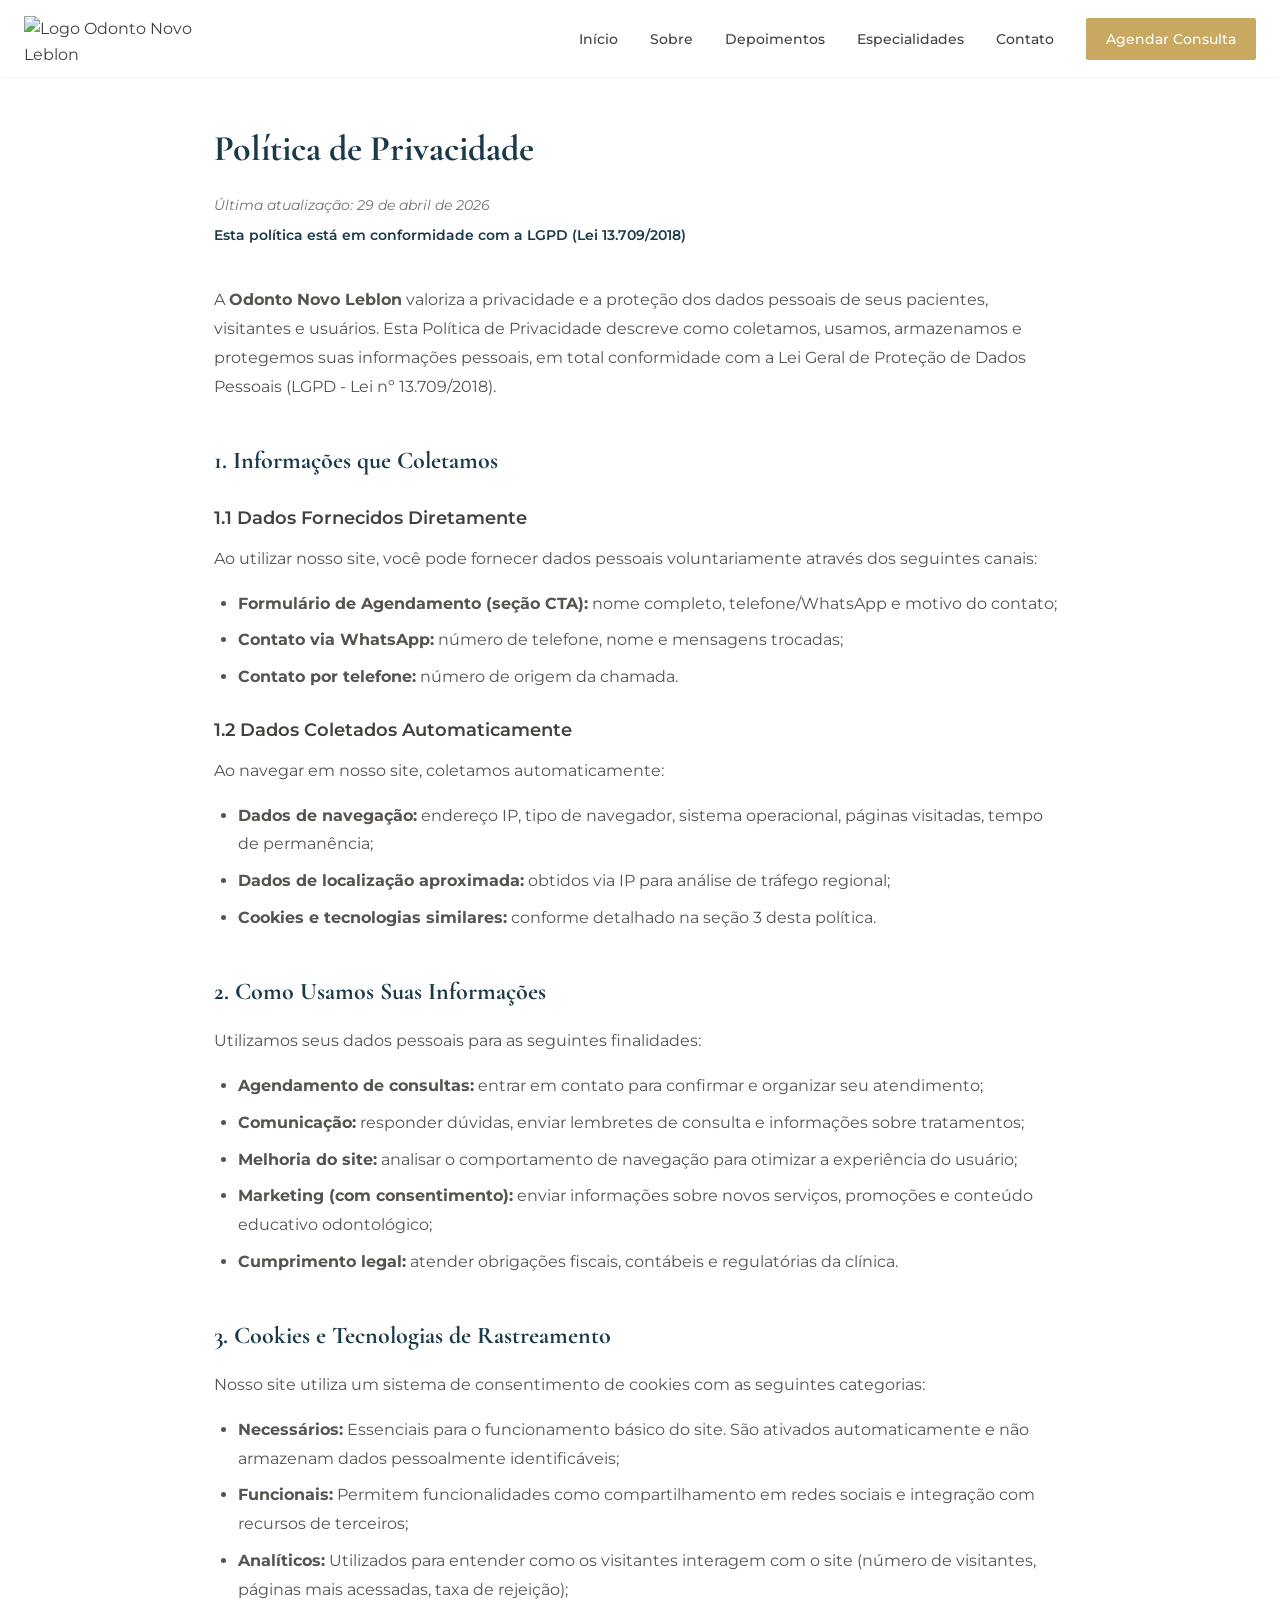
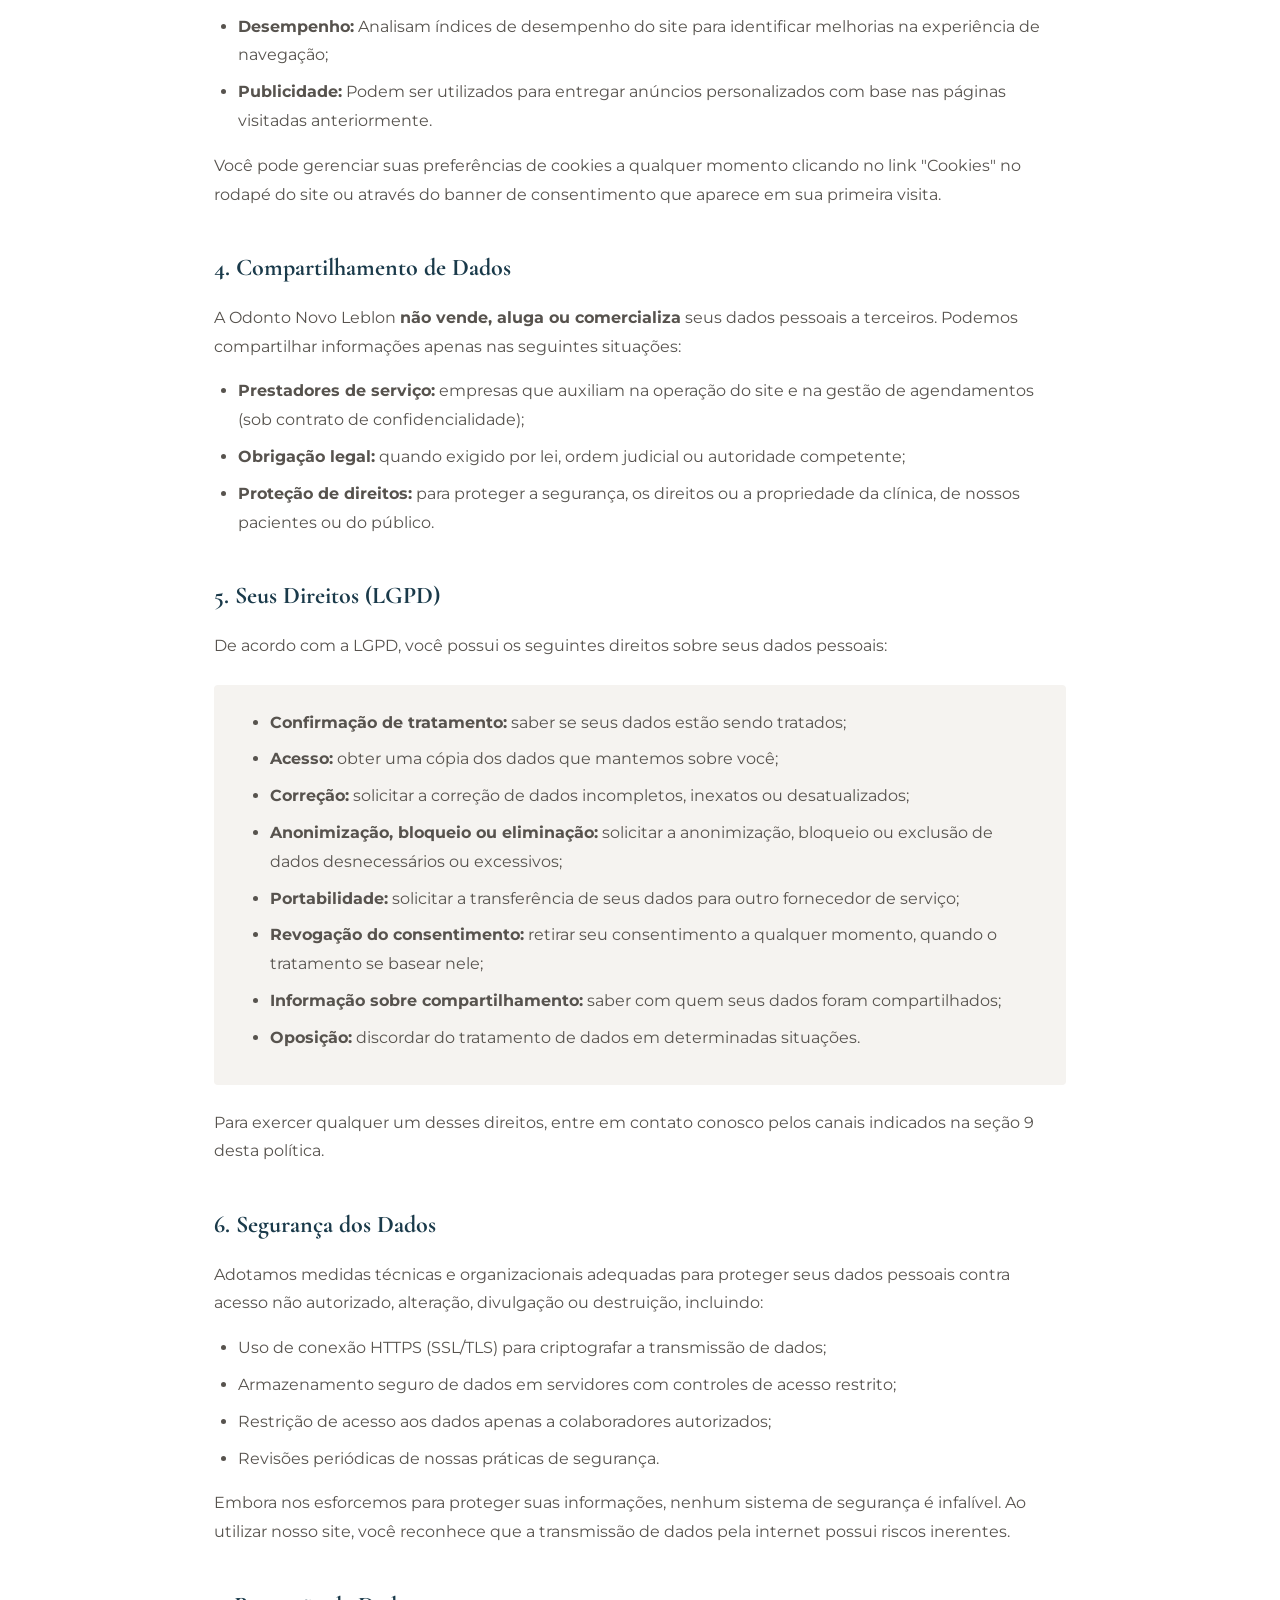
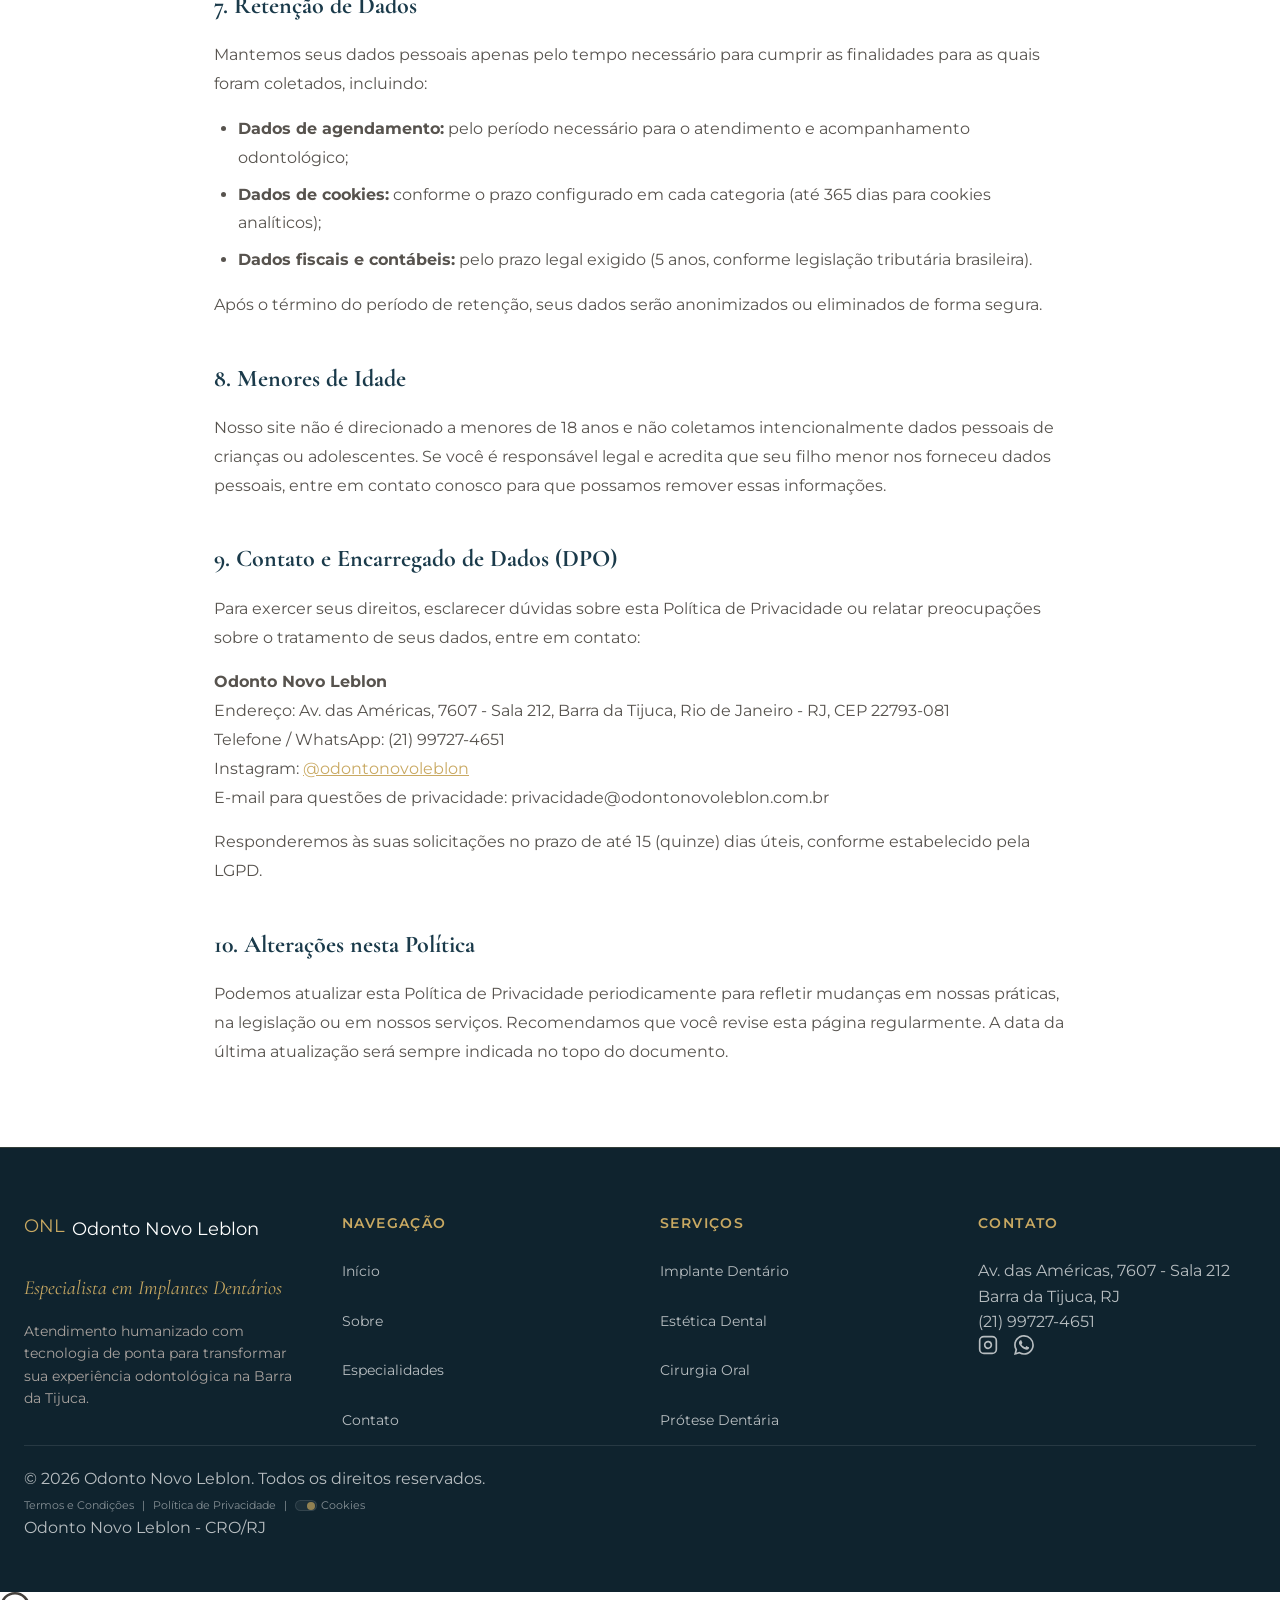
==== politica-de-privacidade.html @ 36f259eb "feat: implement premium landing page with AG5 standards (Footer, WhatsApp Premium, SEO, Ethics)" ====
<!DOCTYPE html>
<html lang="pt-BR">

<head>
    <meta charset="UTF-8">
    <meta name="viewport" content="width=device-width, initial-scale=1.0">
    <title>Política de Privacidade - Odonto Novo Leblon</title>
    <meta name="description" content="Política de Privacidade da Odonto Novo Leblon em conformidade com a LGPD.">
    <meta name="robots" content="noindex, follow">
    <meta name="theme-color" content="#1A3A4A">
    <link rel="icon" type="image/x-icon" href="assets/logo-odonto-novo-leblon-favicon.ico">
    <link rel="preconnect" href="https://fonts.googleapis.com">
    <link rel="preconnect" href="https://fonts.gstatic.com" crossorigin>
    <link href="https://fonts.googleapis.com/css2?family=Cormorant+Garamond:ital,wght@0,300;0,400;0,500;0,600;1,300;1,400&family=Montserrat:wght@300;400;500;600&display=swap" rel="stylesheet">
    <link rel="stylesheet" href="style.css">
    <link rel="stylesheet" href="cookie-banner.css">
    <style>
        .legal-page {
            max-width: 900px;
            margin: 120px auto 80px;
            padding: 0 24px;
            font-family: var(--font-sans);
        }
        .legal-page h1 {
            font-family: var(--font-serif);
            font-size: var(--text-4xl);
            color: var(--color-primary);
            margin-bottom: var(--space-4);
        }
        .legal-page .last-updated {
            font-size: var(--text-sm);
            color: var(--color-gray-500);
            font-style: italic;
            margin-bottom: var(--space-2);
            display: block;
        }
        .legal-page .lgpd-notice {
            font-size: var(--text-sm);
            color: var(--color-primary);
            font-weight: 600;
            margin-bottom: var(--space-10);
            display: block;
        }
        .legal-page section {
            margin-bottom: var(--space-10);
        }
        .legal-page h2 {
            font-family: var(--font-serif);
            font-size: var(--text-2xl);
            color: var(--color-primary);
            margin-bottom: var(--space-4);
            margin-top: var(--space-8);
        }
        .legal-page h3 {
            font-family: var(--font-sans);
            font-size: var(--text-lg);
            font-weight: 600;
            color: var(--color-gray-700);
            margin-bottom: var(--space-3);
            margin-top: var(--space-6);
        }
        .legal-page p, .legal-page li {
            font-size: var(--text-base);
            color: var(--color-gray-600);
            line-height: 1.8;
            margin-bottom: var(--space-4);
        }
        .legal-page ul {
            list-style: disc;
            padding-left: var(--space-6);
            margin-bottom: var(--space-4);
        }
        .legal-page ul li {
            margin-bottom: var(--space-2);
        }
        .legal-page a {
            color: var(--color-accent);
            text-decoration: underline;
        }
        .legal-page a:hover {
            color: var(--color-accent-dark);
        }
        .legal-page .rights-list {
            background: var(--color-gray-100);
            padding: var(--space-6) var(--space-8);
            border-radius: var(--radius-md);
            margin: var(--space-6) 0;
        }
        .legal-page .rights-list ul {
            margin-bottom: 0;
        }
        @media (max-width: 768px) {
            .legal-page {
                margin-top: 100px;
                padding: 0 16px;
            }
            .legal-page h1 {
                font-size: var(--text-3xl);
            }
            .legal-page .rights-list {
                padding: var(--space-4) var(--space-5);
            }
        }
    </style>
</head>

<body>
    <!-- Navegação -->
    <nav class="nav" id="nav" aria-label="Navegação principal">
        <div class="nav-container">
            <a href="index.html" class="nav-logo" aria-label="Odonto Novo Leblon - Página Inicial">
                <picture>
                    <source media="(max-width: 768px)" srcset="assets/logo-odonto-novo-leblon-mobile.webp" type="image/webp">
                    <img src="assets/logo-odonto-novo-leblon-desktop.webp" alt="Logo Odonto Novo Leblon" class="logo-image" loading="eager" width="180" height="45">
                </picture>
            </a>
            <button class="nav-toggle" id="navToggle" aria-label="Abrir menu de navegação" aria-expanded="false" aria-controls="navMenu">
                <span></span><span></span><span></span>
            </button>
            <ul class="nav-menu" id="navMenu">
                <li><a href="index.html#inicio" class="nav-link">Início</a></li>
                <li><a href="index.html#sobre" class="nav-link">Sobre</a></li>
                <li><a href="index.html#depoimentos" class="nav-link">Depoimentos</a></li>
                <li><a href="index.html#especialidades" class="nav-link">Especialidades</a></li>
                <li><a href="index.html#contato" class="nav-link">Contato</a></li>
                <li><a href="https://wa.me/5521997274651?text=Ol%C3%A1%2C%20vim%20atrav%C3%A9s%20do%20site%20e%20gostaria%20de%20agendar%20uma%20consulta." class="nav-cta" target="_blank">Agendar Consulta</a></li>
            </ul>
        </div>
    </nav>

    <main class="legal-page">
        <h1>Política de Privacidade</h1>
        <span class="last-updated">Última atualização: 29 de abril de 2026</span>
        <span class="lgpd-notice">Esta política está em conformidade com a LGPD (Lei 13.709/2018)</span>

        <section>
            <p>A <strong>Odonto Novo Leblon</strong> valoriza a privacidade e a proteção dos dados pessoais de seus pacientes, visitantes e usuários. Esta Política de Privacidade descreve como coletamos, usamos, armazenamos e protegemos suas informações pessoais, em total conformidade com a Lei Geral de Proteção de Dados Pessoais (LGPD - Lei nº 13.709/2018).</p>
        </section>

        <section>
            <h2>1. Informações que Coletamos</h2>
            <h3>1.1 Dados Fornecidos Diretamente</h3>
            <p>Ao utilizar nosso site, você pode fornecer dados pessoais voluntariamente através dos seguintes canais:</p>
            <ul>
                <li><strong>Formulário de Agendamento (seção CTA):</strong> nome completo, telefone/WhatsApp e motivo do contato;</li>
                <li><strong>Contato via WhatsApp:</strong> número de telefone, nome e mensagens trocadas;</li>
                <li><strong>Contato por telefone:</strong> número de origem da chamada.</li>
            </ul>

            <h3>1.2 Dados Coletados Automaticamente</h3>
            <p>Ao navegar em nosso site, coletamos automaticamente:</p>
            <ul>
                <li><strong>Dados de navegação:</strong> endereço IP, tipo de navegador, sistema operacional, páginas visitadas, tempo de permanência;</li>
                <li><strong>Dados de localização aproximada:</strong> obtidos via IP para análise de tráfego regional;</li>
                <li><strong>Cookies e tecnologias similares:</strong> conforme detalhado na seção 3 desta política.</li>
            </ul>
        </section>

        <section>
            <h2>2. Como Usamos Suas Informações</h2>
            <p>Utilizamos seus dados pessoais para as seguintes finalidades:</p>
            <ul>
                <li><strong>Agendamento de consultas:</strong> entrar em contato para confirmar e organizar seu atendimento;</li>
                <li><strong>Comunicação:</strong> responder dúvidas, enviar lembretes de consulta e informações sobre tratamentos;</li>
                <li><strong>Melhoria do site:</strong> analisar o comportamento de navegação para otimizar a experiência do usuário;</li>
                <li><strong>Marketing (com consentimento):</strong> enviar informações sobre novos serviços, promoções e conteúdo educativo odontológico;</li>
                <li><strong>Cumprimento legal:</strong> atender obrigações fiscais, contábeis e regulatórias da clínica.</li>
            </ul>
        </section>

        <section>
            <h2>3. Cookies e Tecnologias de Rastreamento</h2>
            <p>Nosso site utiliza um sistema de consentimento de cookies com as seguintes categorias:</p>
            <ul>
                <li><strong>Necessários:</strong> Essenciais para o funcionamento básico do site. São ativados automaticamente e não armazenam dados pessoalmente identificáveis;</li>
                <li><strong>Funcionais:</strong> Permitem funcionalidades como compartilhamento em redes sociais e integração com recursos de terceiros;</li>
                <li><strong>Analíticos:</strong> Utilizados para entender como os visitantes interagem com o site (número de visitantes, páginas mais acessadas, taxa de rejeição);</li>
                <li><strong>Desempenho:</strong> Analisam índices de desempenho do site para identificar melhorias na experiência de navegação;</li>
                <li><strong>Publicidade:</strong> Podem ser utilizados para entregar anúncios personalizados com base nas páginas visitadas anteriormente.</li>
            </ul>
            <p>Você pode gerenciar suas preferências de cookies a qualquer momento clicando no link "Cookies" no rodapé do site ou através do banner de consentimento que aparece em sua primeira visita.</p>
        </section>

        <section>
            <h2>4. Compartilhamento de Dados</h2>
            <p>A Odonto Novo Leblon <strong>não vende, aluga ou comercializa</strong> seus dados pessoais a terceiros. Podemos compartilhar informações apenas nas seguintes situações:</p>
            <ul>
                <li><strong>Prestadores de serviço:</strong> empresas que auxiliam na operação do site e na gestão de agendamentos (sob contrato de confidencialidade);</li>
                <li><strong>Obrigação legal:</strong> quando exigido por lei, ordem judicial ou autoridade competente;</li>
                <li><strong>Proteção de direitos:</strong> para proteger a segurança, os direitos ou a propriedade da clínica, de nossos pacientes ou do público.</li>
            </ul>
        </section>

        <section>
            <h2>5. Seus Direitos (LGPD)</h2>
            <p>De acordo com a LGPD, você possui os seguintes direitos sobre seus dados pessoais:</p>
            <div class="rights-list">
                <ul>
                    <li><strong>Confirmação de tratamento:</strong> saber se seus dados estão sendo tratados;</li>
                    <li><strong>Acesso:</strong> obter uma cópia dos dados que mantemos sobre você;</li>
                    <li><strong>Correção:</strong> solicitar a correção de dados incompletos, inexatos ou desatualizados;</li>
                    <li><strong>Anonimização, bloqueio ou eliminação:</strong> solicitar a anonimização, bloqueio ou exclusão de dados desnecessários ou excessivos;</li>
                    <li><strong>Portabilidade:</strong> solicitar a transferência de seus dados para outro fornecedor de serviço;</li>
                    <li><strong>Revogação do consentimento:</strong> retirar seu consentimento a qualquer momento, quando o tratamento se basear nele;</li>
                    <li><strong>Informação sobre compartilhamento:</strong> saber com quem seus dados foram compartilhados;</li>
                    <li><strong>Oposição:</strong> discordar do tratamento de dados em determinadas situações.</li>
                </ul>
            </div>
            <p>Para exercer qualquer um desses direitos, entre em contato conosco pelos canais indicados na seção 9 desta política.</p>
        </section>

        <section>
            <h2>6. Segurança dos Dados</h2>
            <p>Adotamos medidas técnicas e organizacionais adequadas para proteger seus dados pessoais contra acesso não autorizado, alteração, divulgação ou destruição, incluindo:</p>
            <ul>
                <li>Uso de conexão HTTPS (SSL/TLS) para criptografar a transmissão de dados;</li>
                <li>Armazenamento seguro de dados em servidores com controles de acesso restrito;</li>
                <li>Restrição de acesso aos dados apenas a colaboradores autorizados;</li>
                <li>Revisões periódicas de nossas práticas de segurança.</li>
            </ul>
            <p>Embora nos esforcemos para proteger suas informações, nenhum sistema de segurança é infalível. Ao utilizar nosso site, você reconhece que a transmissão de dados pela internet possui riscos inerentes.</p>
        </section>

        <section>
            <h2>7. Retenção de Dados</h2>
            <p>Mantemos seus dados pessoais apenas pelo tempo necessário para cumprir as finalidades para as quais foram coletados, incluindo:</p>
            <ul>
                <li><strong>Dados de agendamento:</strong> pelo período necessário para o atendimento e acompanhamento odontológico;</li>
                <li><strong>Dados de cookies:</strong> conforme o prazo configurado em cada categoria (até 365 dias para cookies analíticos);</li>
                <li><strong>Dados fiscais e contábeis:</strong> pelo prazo legal exigido (5 anos, conforme legislação tributária brasileira).</li>
            </ul>
            <p>Após o término do período de retenção, seus dados serão anonimizados ou eliminados de forma segura.</p>
        </section>

        <section>
            <h2>8. Menores de Idade</h2>
            <p>Nosso site não é direcionado a menores de 18 anos e não coletamos intencionalmente dados pessoais de crianças ou adolescentes. Se você é responsável legal e acredita que seu filho menor nos forneceu dados pessoais, entre em contato conosco para que possamos remover essas informações.</p>
        </section>

        <section>
            <h2>9. Contato e Encarregado de Dados (DPO)</h2>
            <p>Para exercer seus direitos, esclarecer dúvidas sobre esta Política de Privacidade ou relatar preocupações sobre o tratamento de seus dados, entre em contato:</p>
            <p><strong>Odonto Novo Leblon</strong><br>
            Endereço: Av. das Américas, 7607 - Sala 212, Barra da Tijuca, Rio de Janeiro - RJ, CEP 22793-081<br>
            Telefone / WhatsApp: (21) 99727-4651<br>
            Instagram: <a href="https://instagram.com/odontonovoleblon" target="_blank">@odontonovoleblon</a><br>
            E-mail para questões de privacidade: privacidade@odontonovoleblon.com.br</p>
            <p>Responderemos às suas solicitações no prazo de até 15 (quinze) dias úteis, conforme estabelecido pela LGPD.</p>
        </section>

        <section>
            <h2>10. Alterações nesta Política</h2>
            <p>Podemos atualizar esta Política de Privacidade periodicamente para refletir mudanças em nossas práticas, na legislação ou em nossos serviços. Recomendamos que você revise esta página regularmente. A data da última atualização será sempre indicada no topo do documento.</p>
        </section>
    </main>

    <!-- Footer -->
    <footer class="footer">
        <div class="container">
            <div class="footer-grid">
                <div class="footer-brand">
                    <div class="footer-logo">
                        <span class="logo-monograma">ONL</span>
                        <span class="logo-texto">Odonto Novo Leblon</span>
                    </div>
                    <p class="footer-tagline">Especialista em Implantes Dentários</p>
                    <p class="footer-description">Atendimento humanizado com tecnologia de ponta para transformar sua experiência odontológica na Barra da Tijuca.</p>
                </div>
                <div class="footer-links">
                    <h4 class="footer-title">Navegação</h4>
                    <ul>
                        <li><a href="index.html#inicio">Início</a></li>
                        <li><a href="index.html#sobre">Sobre</a></li>
                        <li><a href="index.html#especialidades">Especialidades</a></li>
                        <li><a href="index.html#contato">Contato</a></li>
                    </ul>
                </div>
                <div class="footer-links">
                    <h4 class="footer-title">Serviços</h4>
                    <ul>
                        <li><a href="index.html#especialidades">Implante Dentário</a></li>
                        <li><a href="index.html#especialidades">Estética Dental</a></li>
                        <li><a href="index.html#especialidades">Cirurgia Oral</a></li>
                        <li><a href="index.html#especialidades">Prótese Dentária</a></li>
                    </ul>
                </div>
                <div class="footer-contact">
                    <h4 class="footer-title">Contato</h4>
                    <p>Av. das Américas, 7607 - Sala 212<br>Barra da Tijuca, RJ</p>
                    <p>(21) 99727-4651</p>
                    <div class="footer-social">
                        <a href="https://instagram.com/odontonovoleblon" target="_blank" aria-label="Instagram">
                            <svg width="20" height="20" viewBox="0 0 24 24" fill="none" stroke="currentColor" stroke-width="2"><rect x="2" y="2" width="20" height="20" rx="5" ry="5"/><path d="M16 11.37A4 4 0 1 1 12.63 8 4 4 0 0 1 16 11.37z"/><line x1="17.5" y1="6.5" x2="17.51" y2="6.5"/></svg>
                        </a>
                        <a href="https://wa.me/5521997274651?text=Ol%C3%A1%2C%20vim%20atrav%C3%A9s%20do%20site%20e%20gostaria%20de%20uma%20informa%C3%A7%C3%A3o." target="_blank" aria-label="WhatsApp">
                            <svg width="20" height="20" viewBox="0 0 16 16" fill="currentColor"><path d="M13.601 2.326A7.85 7.85 0 0 0 7.994 0C3.627 0 .068 3.558.064 7.926c0 1.399.366 2.76 1.057 3.965L0 16l4.204-1.102a7.9 7.9 0 0 0 3.79.965h.004c4.368 0 7.926-3.558 7.93-7.93A7.9 7.9 0 0 0 13.6 2.326zM7.994 14.521a6.6 6.6 0 0 1-3.356-.92l-.24-.144-2.494.654.666-2.433-.156-.251a6.56 6.56 0 0 1-1.007-3.505c0-3.626 2.957-6.584 6.591-6.584a6.56 6.56 0 0 1 4.66 1.931 6.56 6.56 0 0 1 1.928 4.66c-.004 3.639-2.961 6.592-6.592 6.592m3.615-4.934c-.197-.099-1.17-.578-1.353-.646-.182-.065-.315-.099-.445.099-.133.197-.513.646-.627.775-.114.133-.232.148-.43.05-.197-.1-.836-.308-1.592-.985-.59-.525-.985-1.175-1.103-1.372-.114-.198-.011-.304.088-.403.087-.088.197-.232.296-.346.1-.114.133-.198.198-.33.065-.134.034-.248-.015-.347-.05-.099-.445-1.076-.612-1.47-.16-.389-.323-.335-.445-.34-.114-.007-.247-.007-.38-.007a.73.73 0 0 0-.529.247c-.182.198-.691.677-.691 1.654s.71 1.916.81 2.049c.098.133 1.394 2.132 3.383 2.992.47.205.84.326 1.129.418.475.152.904.129 1.246.08.38-.058 1.171-.48 1.338-.943.164-.464.164-.86.114-.943-.049-.084-.182-.133-.38-.232"/></svg>
                        </a>
                    </div>
                </div>
            </div>
            <div class="footer-bottom">
                <p>&copy; 2026 Odonto Novo Leblon. Todos os direitos reservados.</p>
                <div class="footer-legal-links" style="margin-top: 6px; font-size: 11px; opacity: 0.7; transition: opacity 0.2s ease;">
                    <a href="termos-e-condicoes.html" style="text-decoration: none; color: inherit;">Termos e Condições</a>
                    <span style="margin: 0 8px;">|</span>
                    <a href="politica-de-privacidade.html" style="text-decoration: none; color: inherit;">Política de Privacidade</a>
                    <span style="margin: 0 8px;">|</span>
                    <a href="#" id="ck-prefs-link" style="text-decoration: none; color: inherit; display: inline-flex; align-items: center; gap: 4px;">
                        <span style="display:inline-flex; align-items:center; width:22px; height:11px; background:rgba(255,255,255,0.08); border-radius:8px; padding:1px; border:1px solid rgba(255,255,255,0.15); position:relative;">
                            <span style="position:absolute; left:11px; width:8px; height:8px; background:var(--ck-accent); border-radius:50%;"></span>
                        </span>
                        Cookies
                    </a>
                </div>
                <p class="footer-credit">Odonto Novo Leblon - CRO/RJ</p>
            </div>
        </div>
    </footer>

    <!-- WhatsApp Float -->
    <a href="https://wa.me/5521997274651?text=Ol%C3%A1%2C%20vim%20atrav%C3%A9s%20do%20site%20e%20gostaria%20de%20uma%20informa%C3%A7%C3%A3o." class="btn-flutuante-whatsapp" target="_blank" role="button" aria-label="Falar pelo WhatsApp">
        <svg viewBox="0 0 16 16" width="30" height="30" fill="currentColor"><path d="M13.601 2.326A7.85 7.85 0 0 0 7.994 0C3.627 0 .068 3.558.064 7.926c0 1.399.366 2.76 1.057 3.965L0 16l4.204-1.102a7.9 7.9 0 0 0 3.79.965h.004c4.368 0 7.926-3.558 7.93-7.93A7.9 7.9 0 0 0 13.6 2.326zM7.994 14.521a6.6 6.6 0 0 1-3.356-.92l-.24-.144-2.494.654.666-2.433-.156-.251a6.56 6.56 0 0 1-1.007-3.505c0-3.626 2.957-6.584 6.591-6.584a6.56 6.56 0 0 1 4.66 1.931 6.56 6.56 0 0 1 1.928 4.66c-.004 3.639-2.961 6.592-6.592 6.592m3.615-4.934c-.197-.099-1.17-.578-1.353-.646-.182-.065-.315-.099-.445.099-.133.197-.513.646-.627.775-.114.133-.232.148-.43.05-.197-.1-.836-.308-1.592-.985-.59-.525-.985-1.175-1.103-1.372-.114-.198-.011-.304.088-.403.087-.088.197-.232.296-.346.1-.114.133-.198.198-.33.065-.134.034-.248-.015-.347-.05-.099-.445-1.076-.612-1.47-.16-.389-.323-.335-.445-.34-.114-.007-.247-.007-.38-.007a.73.73 0 0 0-.529.247c-.182.198-.691.677-.691 1.654s.71 1.916.81 2.049c.098.133 1.394 2.132 3.383 2.992.47.205.84.326 1.129.418.475.152.904.129 1.246.08.38-.058 1.171-.48 1.338-.943.164-.464.164-.86.114-.943-.049-.084-.182-.133-.38-.232"/></svg>
    </a>

    <script src="cookie-banner.js" defer></script>
    <script src="script.js"></script>
</body>
</html>
---- style.css ----
/* ============================================
   Odonto Novo Leblon
   Estilo Editorial/Magazine Premium
   ============================================ */

/* Variáveis CSS */
:root {
    /* Paleta de Cores - Azul Petróleo + Dourado */
    --color-primary: #1A3A4A;
    --color-primary-dark: #0F232E;
    --color-primary-light: #2C4E5E;
    --color-accent: #C9A962;
    --color-accent-light: #D4BC7A;
    --color-accent-dark: #A88B42;

    /* Cores Neutras */
    --color-white: #FFFFFF;
    --color-cream: #FAF8F5;
    --color-gray-100: #F5F3F0;
    --color-gray-200: #E8E5E0;
    --color-gray-300: #D4CFC7;
    --color-gray-400: #A8A29E;
    --color-gray-500: #78716C;
    --color-gray-600: #57534E;
    --color-gray-700: #44403C;
    --color-gray-800: #292524;
    --color-gray-900: #1C1917;

    /* Tipografia */
    --font-serif: 'Cormorant Garamond', Georgia, 'Times New Roman', serif;
    --font-sans: 'Montserrat', -apple-system, BlinkMacSystemFont, 'Segoe UI', sans-serif;

    /* Tamanhos de Fonte */
    --text-xs: 0.75rem;
    --text-sm: 0.875rem;
    --text-base: 1rem;
    --text-lg: 1.125rem;
    --text-xl: 1.25rem;
    --text-2xl: 1.5rem;
    --text-3xl: 1.875rem;
    --text-4xl: 2.25rem;
    --text-5xl: 3rem;
    --text-6xl: 3.75rem;
    --text-7xl: 4.5rem;

    /* Espaçamento */
    --space-1: 0.25rem;
    --space-2: 0.5rem;
    --space-3: 0.75rem;
    --space-4: 1rem;
    --space-5: 1.25rem;
    --space-6: 1.5rem;
    --space-8: 2rem;
    --space-10: 2.5rem;
    --space-12: 3rem;
    --space-16: 4rem;
    --space-20: 5rem;
    --space-24: 6rem;
    --space-32: 8rem;

    /* Bordas */
    --radius-sm: 2px;
    --radius-md: 4px;
    --radius-lg: 8px;

    /* Sombras */
    --shadow-sm: 0 1px 2px rgba(0, 0, 0, 0.05);
    --shadow-md: 0 4px 6px -1px rgba(0, 0, 0, 0.1), 0 2px 4px -1px rgba(0, 0, 0, 0.06);
    --shadow-lg: 0 10px 15px -3px rgba(0, 0, 0, 0.1), 0 4px 6px -2px rgba(0, 0, 0, 0.05);
    --shadow-xl: 0 20px 25px -5px rgba(0, 0, 0, 0.1), 0 10px 10px -5px rgba(0, 0, 0, 0.04);

    /* Transições */
    --transition-fast: 150ms ease;
    --transition-base: 300ms ease;
    --transition-slow: 500ms ease;

    /* Font Display */
    --font-display: swap;

    /* Z-index */
    --z-nav: 1000;
    --z-modal: 1100;
    --z-float: 900;
}

/* Reset e Base */
*,
*::before,
*::after {
    box-sizing: border-box;
    margin: 0;
    padding: 0;
}

html {
    scroll-behavior: smooth;
    font-size: 16px;
}

body {
    font-family: var(--font-sans);
    font-weight: 400;
    line-height: 1.6;
    color: var(--color-gray-700);
    background-color: var(--color-white);
    -webkit-font-smoothing: antialiased;
    -moz-osx-font-smoothing: grayscale;
    font-display: swap;
}

img {
    max-width: 100%;
    height: auto;
    display: block;
}

a {
    text-decoration: none;
    color: inherit;
    transition: color var(--transition-fast);
}

ul {
    list-style: none;
}

button {
    font-family: inherit;
    cursor: pointer;
    border: none;
    background: none;
}

/* Container */
.container {
    width: 100%;
    max-width: 1280px;
    margin: 0 auto;
    padding: 0 var(--space-6);
}

/* Seções */
.section {
    padding: var(--space-24) 0;
}

.section-dark {
    background-color: var(--color-primary);
    color: var(--color-white);
}

.section-dark .section-eyebrow,
.section-dark .section-subtitle {
    color: var(--color-accent-light);
}

.section-dark .section-title {
    color: var(--color-white);
}

/* Elementos de Seção */
.section-eyebrow {
    font-family: var(--font-sans);
    font-size: var(--text-sm);
    font-weight: 500;
    letter-spacing: 0.2em;
    text-transform: uppercase;
    color: var(--color-accent);
    margin-bottom: var(--space-4);
}

.section-title {
    font-family: var(--font-serif);
    font-size: var(--text-4xl);
    font-weight: 400;
    line-height: 1.2;
    color: var(--color-primary);
    margin-bottom: var(--space-6);
}

.title-highlight {
    color: var(--color-accent);
    font-style: italic;
}

.section-subtitle {
    font-size: var(--text-lg);
    color: var(--color-gray-500);
    max-width: 600px;
    line-height: 1.7;
}

/* ============================================
   NAVEGAÇÃO
   ============================================ */
.nav {
    position: fixed;
    top: 0;
    left: 0;
    right: 0;
    z-index: var(--z-nav);
    padding: var(--space-4) 0;
    transition: all var(--transition-base);
    background: rgba(255, 255, 255, 0.95);
    backdrop-filter: blur(10px);
    box-shadow: var(--shadow-sm);
}

.nav.scrolled {
    background: rgba(255, 255, 255, 0.95);
    backdrop-filter: blur(10px);
    box-shadow: var(--shadow-sm);
    padding: var(--space-3) 0;
}

.nav-container {
    display: flex;
    align-items: center;
    justify-content: space-between;
    max-width: 1280px;
    margin: 0 auto;
    padding: 0 var(--space-6);
}

.nav-logo {
    display: flex;
    align-items: center;
    gap: var(--space-3);
}

.logo-image {
    height: 45px;
    width: auto;
    object-fit: contain;
    transition: all var(--transition-base);
}

.nav.scrolled .logo-image {
    height: 38px;
}

@media (max-width: 768px) {
    .logo-image {
        height: 38px;
    }

    .nav.scrolled .logo-image {
        height: 32px;
    }
}

.nav-menu {
    display: flex;
    align-items: center;
    gap: var(--space-8);
}

.nav-link {
    font-size: var(--text-sm);
    font-weight: 500;
    color: var(--color-gray-700);
    position: relative;
    padding: var(--space-2) 0;
}

.nav-link::after {
    content: '';
    position: absolute;
    bottom: 0;
    left: 0;
    width: 0;
    height: 1px;
    background: var(--color-accent);
    transition: width var(--transition-base);
}

.nav-link:hover::after {
    width: 100%;
}

.nav-link:hover {
    color: var(--color-primary);
}

.nav-cta {
    font-size: var(--text-sm);
    font-weight: 500;
    color: var(--color-white);
    background: var(--color-accent);
    padding: var(--space-3) var(--space-5);
    border-radius: var(--radius-sm);
    transition: all var(--transition-base);
}

.nav-cta:hover {
    background: var(--color-accent-dark);
    transform: translateY(-2px);
}

.nav-toggle {
    display: none;
    flex-direction: column;
    gap: 5px;
    padding: var(--space-2);
}

.nav-toggle span {
    display: block;
    width: 24px;
    height: 2px;
    background: var(--color-primary);
    transition: all var(--transition-base);
}

/* ============================================
   HERO SECTION
   ============================================ */
.hero {
    height: 100vh;
    max-height: 100vh;
    display: flex;
    flex-direction: column;
    justify-content: center;
    padding: 100px 0 var(--space-16);
    background: linear-gradient(135deg, var(--color-cream) 0%, var(--color-white) 100%);
    position: relative;
    overflow: hidden;
}

.hero-grid {
    display: grid;
    grid-template-columns: 1fr 1fr;
    gap: var(--space-16);
    max-width: 1280px;
    margin: 0 auto;
    padding: 0 var(--space-6);
    align-items: center;
}

.hero-content {
    animation: fadeInUp 1s ease-out;
}

.hero-eyebrow {
    font-family: var(--font-sans);
    font-size: var(--text-sm);
    font-weight: 500;
    letter-spacing: 0.2em;
    text-transform: uppercase;
    color: var(--color-accent);
    margin-bottom: var(--space-6);
}

.hero-title {
    font-family: var(--font-serif);
    font-size: var(--text-7xl);
    font-weight: 300;
    line-height: 1.1;
    color: var(--color-primary);
    margin-bottom: var(--space-6);
}

.title-line {
    display: block;
}

.title-accent {
    color: var(--color-accent);
    font-style: italic;
    font-weight: 400;
}

.hero-description {
    font-size: var(--text-lg);
    color: var(--color-gray-600);
    max-width: 480px;
    margin-bottom: var(--space-8);
    line-height: 1.8;
}

.hero-actions {
    display: flex;
    gap: var(--space-4);
    margin-bottom: var(--space-12);
}

/* Botões */
.btn {
    display: inline-flex;
    align-items: center;
    gap: var(--space-3);
    font-family: var(--font-sans);
    font-size: var(--text-sm);
    font-weight: 500;
    letter-spacing: 0.05em;
    text-transform: uppercase;
    padding: var(--space-4) var(--space-6);
    border-radius: var(--radius-sm);
    transition: all var(--transition-base);
    cursor: pointer;
}

.btn-primary {
    background: var(--color-accent);
    color: var(--color-white);
    border: 2px solid var(--color-accent);
}

.btn-primary:hover {
    background: var(--color-accent-dark);
    border-color: var(--color-accent-dark);
    transform: translateY(-2px);
    box-shadow: var(--shadow-lg);
}

.btn-outline {
    background: transparent;
    color: var(--color-primary);
    border: 2px solid var(--color-primary);
}

.btn-outline:hover {
    background: var(--color-primary);
    color: var(--color-white);
    transform: translateY(-2px);
}

.btn-light {
    background: var(--color-white);
    color: var(--color-primary);
    border: 2px solid var(--color-white);
}

.btn-light:hover {
    background: transparent;
    color: var(--color-white);
    transform: translateY(-2px);
}

.btn-outline-light {
    background: transparent;
    color: var(--color-white);
    border: 2px solid var(--color-white);
}

.btn-outline-light:hover {
    background: var(--color-white);
    color: var(--color-primary);
    transform: translateY(-2px);
}

.btn-emergency {
    background: #960000;
    color: var(--color-white);
    border: 2px solid #960000;
}

.btn-emergency:hover {
    background: #7a0000;
    border-color: #7a0000;
    transform: translateY(-2px);
    box-shadow: 0 8px 20px rgba(150, 0, 0, 0.3);
}

.pulse-dot {
    width: 10px;
    height: 10px;
    background-color: #ff4d4d;
    border-radius: 50%;
    box-shadow: 0 0 0 0 rgba(255, 77, 77, 0.7);
    animation: pulse-red 2s infinite;
}

@keyframes pulse-red {
    0% {
        transform: scale(0.95);
        box-shadow: 0 0 0 0 rgba(255, 77, 77, 0.7);
    }

    70% {
        transform: scale(1);
        box-shadow: 0 0 0 10px rgba(255, 77, 77, 0);
    }

    100% {
        transform: scale(0.95);
        box-shadow: 0 0 0 0 rgba(255, 77, 77, 0);
    }
}

/* Hero Stats */
.hero-stats {
    display: flex;
    align-items: center;
    gap: var(--space-8);
}

.stat-item {
    display: flex;
    flex-direction: column;
}

.stat-number {
    font-family: var(--font-serif);
    font-size: var(--text-3xl);
    font-weight: 500;
    color: var(--color-accent);
}

.stat-label {
    font-size: var(--text-xs);
    font-weight: 500;
    letter-spacing: 0.1em;
    text-transform: uppercase;
    color: var(--color-gray-500);
}

.stat-divider {
    width: 1px;
    height: 40px;
    background: var(--color-gray-300);
}

/* Hero Visual */
.hero-visual {
    position: relative;
    animation: fadeIn 1.2s ease-out 0.3s both;
}

.hero-image-container {
    position: relative;
}

.hero-image-frame {
    position: relative;
    aspect-ratio: 4/5;
    overflow: hidden;
    background: var(--color-primary-dark);
}

.hero-video {
    width: 100%;
    height: 100%;
    object-fit: cover;
    display: block;
}

.image-accent-line {
    position: absolute;
    top: 20%;
    left: -20px;
    width: 60px;
    height: 2px;
    background: var(--color-accent);
    z-index: 2;
}

.image-accent-circle {
    position: absolute;
    bottom: 15%;
    right: -30px;
    width: 80px;
    height: 80px;
    border: 2px solid var(--color-accent);
    border-radius: 50%;
    opacity: 0.5;
    z-index: 2;
}

.hero-badge {
    position: absolute;
    bottom: var(--space-8);
    left: calc(-1 * var(--space-8));
    background: var(--color-white);
    padding: var(--space-4) var(--space-6);
    display: flex;
    align-items: center;
    gap: var(--space-3);
    box-shadow: var(--shadow-xl);
    animation: float 3s ease-in-out infinite;
}

.badge-icon {
    color: var(--color-accent);
}

.badge-text {
    font-family: var(--font-sans);
    font-size: var(--text-sm);
    font-weight: 600;
    color: var(--color-primary);
}

/* ============================================
   TRANSFORMATION SECTION
   ============================================ */
.transformation {
    padding: var(--space-32) 0;
    background-color: var(--color-white);
    position: relative;
}

.transformation-grid {
    display: grid;
    grid-template-columns: 1fr 1fr;
    gap: var(--space-20);
    align-items: center;
}

.transformation-description p {
    font-size: var(--text-lg);
    line-height: 1.8;
    color: var(--color-gray-600);
    margin-bottom: var(--space-6);
}

.transformation-description strong {
    color: var(--color-primary);
    font-weight: 600;
}

.transformation-actions {
    margin-top: var(--space-10);
}

.transformation-visual {
    position: relative;
    padding: var(--space-4);
}

.ba-card {
    background: var(--color-cream);
    padding: var(--space-4);
    box-shadow: var(--shadow-xl);
    border: 1px solid var(--color-gray-200);
}

.ba-image-wrapper {
    position: relative;
    aspect-ratio: 4/5;
    overflow: hidden;
}

.ba-img {
    width: 100%;
    height: 100%;
    object-fit: cover;
    transition: transform var(--transition-slow);
}

.ba-card:hover .ba-img {
    transform: scale(1.02);
}

.ba-tag {
    position: absolute;
    padding: var(--space-2) var(--space-4);
    font-family: var(--font-sans);
    font-size: 10px;
    font-weight: 700;
    text-transform: uppercase;
    letter-spacing: 0.15em;
    z-index: 2;
}

.ba-tag.before {
    top: 20px;
    left: 20px;
    background: rgba(150, 0, 0, 0.9);
    color: white;
}

.ba-tag.after {
    bottom: 20px;
    right: 20px;
    background: var(--color-accent);
    color: var(--color-white);
}

.ba-caption {
    margin-top: var(--space-4);
    font-size: var(--text-xs);
    color: var(--color-gray-500);
    text-transform: uppercase;
    letter-spacing: 0.1em;
    text-align: center;
}

/* ============================================
   SOBRE SECTION
   ============================================ */
.sobre-grid {
    display: grid;
    grid-template-columns: 1fr 1.2fr;
    gap: var(--space-16);
    align-items: center;
}

.sobre-image {
    position: relative;
}

.image-wrapper {
    position: relative;
}

.image-wrapper .image-placeholder {
    aspect-ratio: 3/4;
    background: linear-gradient(135deg, var(--color-gray-200) 0%, var(--color-gray-300) 100%);
    display: flex;
    align-items: center;
    justify-content: center;
}

.image-wrapper .placeholder-text {
    color: var(--color-gray-500);
}

.image-frame-accent {
    position: absolute;
    top: var(--space-6);
    left: var(--space-6);
    right: calc(-1 * var(--space-6));
    bottom: calc(-1 * var(--space-6));
    border: 2px solid var(--color-accent);
    z-index: -1;
}

.sobre-text {
    margin-bottom: var(--space-8);
}

.sobre-text p {
    font-size: var(--text-lg);
    color: var(--color-gray-600);
    line-height: 1.8;
    margin-bottom: var(--space-4);
}

.sobre-text strong {
    color: var(--color-primary);
    font-weight: 500;
}

.sobre-text em {
    color: var(--color-accent);
    font-style: italic;
}

.sobre-features {
    display: flex;
    flex-direction: column;
    gap: var(--space-4);
}

.feature-item {
    display: flex;
    align-items: center;
    gap: var(--space-3);
}

.feature-icon {
    color: var(--color-accent);
}

.feature-text {
    font-size: var(--text-base);
    font-weight: 500;
    color: var(--color-primary);
}

/* ============================================
   ESPECIALIDADES SECTION
   ============================================ */
.especialidades .section-header {
    text-align: center;
    margin-bottom: var(--space-16);
}

.especialidades .section-subtitle {
    margin: 0 auto;
}

.especialidades-grid {
    display: grid;
    grid-template-columns: repeat(3, 1fr);
    gap: var(--space-6);
}

.especialidade-card {
    background: rgba(255, 255, 255, 0.05);
    border: 1px solid rgba(201, 169, 98, 0.2);
    padding: var(--space-8);
    position: relative;
    transition: all var(--transition-base);
}

.especialidade-card:hover {
    background: rgba(255, 255, 255, 0.1);
    border-color: var(--color-accent);
    transform: translateY(-4px);
}

.especialidade-card.featured {
    grid-column: span 2;
    background: linear-gradient(135deg, rgba(201, 169, 98, 0.1) 0%, rgba(26, 58, 74, 0.3) 100%);
    border-color: var(--color-accent);
}

.card-number {
    font-family: var(--font-serif);
    font-size: var(--text-5xl);
    font-weight: 300;
    color: var(--color-accent);
    opacity: 0.3;
    line-height: 1;
    margin-bottom: var(--space-4);
}

.card-title {
    font-family: var(--font-serif);
    font-size: var(--text-2xl);
    font-weight: 500;
    color: var(--color-white);
    margin-bottom: var(--space-4);
}

.card-description {
    font-size: var(--text-base);
    color: var(--color-gray-300);
    line-height: 1.7;
    margin-bottom: var(--space-6);
}

.card-description strong {
    color: var(--color-accent-light);
}

.card-list {
    display: flex;
    flex-direction: column;
    gap: var(--space-2);
}

.card-list li {
    font-size: var(--text-sm);
    color: var(--color-gray-400);
    padding-left: var(--space-4);
    position: relative;
}

.card-list li::before {
    content: '';
    position: absolute;
    left: 0;
    top: 50%;
    transform: translateY(-50%);
    width: 6px;
    height: 6px;
    background: var(--color-accent);
    border-radius: 50%;
}

.card-accent {
    position: absolute;
    top: 0;
    right: 0;
    width: 60px;
    height: 60px;
    border-top: 2px solid var(--color-accent);
    border-right: 2px solid var(--color-accent);
}

/* ============================================
   DIFERENCIAIS SECTION
   ============================================ */
.diferenciais-grid {
    display: grid;
    grid-template-columns: 1.2fr 1fr;
    gap: var(--space-16);
    align-items: center;
}

.diferenciais-list {
    display: flex;
    flex-direction: column;
    gap: var(--space-8);
}

.diferencial-item {
    display: flex;
    gap: var(--space-6);
    opacity: 0;
    transform: translateX(-30px);
}

.diferencial-item.visible {
    animation: slideInLeft 0.6s ease-out forwards;
}

.diferencial-icon {
    flex-shrink: 0;
    width: 64px;
    height: 64px;
    background: var(--color-primary);
    display: flex;
    align-items: center;
    justify-content: center;
    color: var(--color-accent);
    border-radius: var(--radius-sm);
    transition: all var(--transition-base);
}

.diferencial-item:hover .diferencial-icon {
    background: var(--color-accent);
    color: var(--color-white);
    transform: scale(1.05);
}

.diferencial-text h3 {
    font-family: var(--font-serif);
    font-size: var(--text-xl);
    font-weight: 500;
    color: var(--color-primary);
    margin-bottom: var(--space-2);
}

.diferencial-text p {
    font-size: var(--text-base);
    color: var(--color-gray-600);
    line-height: 1.7;
}

/* Diferenciais Visual */
.diferenciais-visual {
    position: relative;
}

.visual-container {
    position: relative;
}

.visual-image .image-placeholder {
    aspect-ratio: 4/5;
    background: linear-gradient(135deg, var(--color-primary-light) 0%, var(--color-primary) 100%);
    display: flex;
    align-items: center;
    justify-content: center;
}

.visual-image .placeholder-text {
    color: rgba(255, 255, 255, 0.5);
}

.visual-stats {
    position: absolute;
    bottom: var(--space-8);
    left: calc(-1 * var(--space-8));
    right: var(--space-8);
    background: var(--color-white);
    padding: var(--space-6);
    display: flex;
    justify-content: space-around;
    box-shadow: var(--shadow-xl);
}

.vstat-item {
    text-align: center;
}

.vstat-number {
    font-family: var(--font-serif);
    font-size: var(--text-3xl);
    font-weight: 500;
    color: var(--color-accent);
    display: block;
}

.vstat-label {
    font-size: var(--text-xs);
    font-weight: 500;
    letter-spacing: 0.1em;
    text-transform: uppercase;
    color: var(--color-gray-500);
}

/* ============================================
   CTA SECTION
   ============================================ */
.cta-section {
    background: var(--color-primary);
    padding: var(--space-24) 0;
    position: relative;
    overflow: hidden;
}

.cta-pattern {
    position: absolute;
    top: 0;
    left: 0;
    right: 0;
    bottom: 0;
    background-image:
        radial-gradient(circle at 20% 50%, rgba(201, 169, 98, 0.05) 0%, transparent 50%),
        radial-gradient(circle at 80% 50%, rgba(201, 169, 98, 0.05) 0%, transparent 50%);
    pointer-events: none;
}

.cta-content {
    text-align: center;
    position: relative;
    z-index: 1;
}

.cta-title {
    font-family: var(--font-serif);
    font-size: var(--text-5xl);
    font-weight: 300;
    color: var(--color-white);
    margin-bottom: var(--space-6);
}

.cta-description {
    font-size: var(--text-lg);
    color: var(--color-gray-300);
    max-width: 600px;
    margin: 0 auto var(--space-10);
    line-height: 1.8;
}

.cta-actions {
    display: flex;
    justify-content: center;
    gap: var(--space-4);
}

/* ============================================
   CONTATO SECTION
   ============================================ */
.contato-grid {
    display: grid;
    grid-template-columns: 1fr 1.2fr;
    gap: var(--space-16);
    align-items: stretch;
}

.contato-description {
    font-size: var(--text-lg);
    color: var(--color-gray-600);
    line-height: 1.7;
    margin-bottom: var(--space-10);
}

.contato-details {
    display: flex;
    flex-direction: column;
    gap: var(--space-6);
}

.contact-item {
    display: flex;
    gap: var(--space-4);
}

.contact-icon {
    flex-shrink: 0;
    width: 48px;
    height: 48px;
    background: var(--color-gray-100);
    display: flex;
    align-items: center;
    justify-content: center;
    color: var(--color-accent);
    border-radius: var(--radius-sm);
    transition: all var(--transition-base);
}

.contact-item:hover .contact-icon {
    background: var(--color-accent);
    color: var(--color-white);
}

.contact-text {
    display: flex;
    flex-direction: column;
}

.contact-label {
    font-size: var(--text-xs);
    font-weight: 500;
    letter-spacing: 0.1em;
    text-transform: uppercase;
    color: var(--color-gray-400);
    margin-bottom: var(--space-1);
}

.contact-value {
    font-size: var(--text-base);
    font-weight: 500;
    color: var(--color-primary);
    line-height: 1.6;
}

.contato-map {
    min-height: 400px;
}

.map-container {
    width: 100%;
    height: 100%;
    min-height: 400px;
    border-radius: var(--radius-sm);
    overflow: hidden;
    box-shadow: var(--shadow-lg);
}

.map-container iframe {
    width: 100%;
    height: 100%;
    min-height: 400px;
    border: none;
}

/* ============================================
   FOOTER
   ============================================ */
.footer {
    background: var(--color-primary-dark);
    color: var(--color-white);
    padding: var(--space-16) 0 var(--space-8);
}

.footer-grid {
    display: grid;
    grid-template-columns: 2fr 1fr 1fr 1.5fr;
    gap: var(--space-12);
    margin-bottom: var(--space-12);
}

.footer-logo {
    display: flex;
    align-items: center;
    gap: var(--space-3);
    margin-bottom: var(--space-4);
}

.footer-logo .logo-monograma {
    border-color: var(--color-accent);
    color: var(--color-accent);
    font-size: var(--text-lg);
    width: 36px;
    height: 36px;
}

.footer-logo .logo-texto {
    color: var(--color-white);
    font-size: var(--text-lg);
}

.footer-tagline {
    font-family: var(--font-serif);
    font-size: var(--text-xl);
    font-style: italic;
    color: var(--color-accent);
    margin-bottom: var(--space-4);
}

.footer-description {
    font-size: var(--text-sm);
    color: var(--color-gray-400);
    line-height: 1.7;
}

.footer-title {
    font-family: var(--font-sans);
    font-size: var(--text-sm);
    font-weight: 600;
    letter-spacing: 0.1em;
    text-transform: uppercase;
    color: var(--color-white);
    margin-bottom: var(--space-6);
}

.footer-links ul {
    display: flex;
    flex-direction: column;
    gap: var(--space-3);
}

.footer-links a {
    font-size: var(--text-sm);
    color: var(--color-gray-400);
    transition: color var(--transition-fast);
}

/* ============================================
   RODAPÉ (FOOTER) AG5
   ============================================ */
.footer {
    background-color: var(--color-primary-dark); /* Cor primária escurecida */
    color: rgba(255, 255, 255, 0.7);
    border-top: 1px solid rgba(201, 169, 98, 0.2);
}

.footer-main {
    padding: 35px 0 30px;
}

.footer-grid {
    display: grid;
    grid-template-columns: repeat(4, 1fr);
    gap: 2.5rem;
    max-width: 1280px;
    margin: 0 auto;
}

.footer-brand .footer-logo {
    margin-bottom: 1.5rem;
}

.footer-brand .footer-logo img {
    max-width: 220px;
    height: auto;
    object-fit: contain;
}

.footer-description {
    font-size: 0.875rem;
    line-height: 1.6;
    margin-bottom: 1.5rem;
    max-width: 100%;
}

.footer-social {
    display: flex;
    gap: 1rem;
    margin-top: 0;
}

.footer-social a {
    color: rgba(255, 255, 255, 0.7);
    transition: all var(--transition-base);
    width: auto;
    height: auto;
    background: transparent;
}

.footer-social a:hover {
    color: var(--color-accent);
    transform: translateY(-2px);
    background: transparent;
}

.footer-title {
    font-size: 0.875rem;
    font-weight: 600;
    text-transform: uppercase;
    letter-spacing: 0.1em;
    color: var(--color-accent);
    margin-bottom: 1.5rem;
}

.footer-links ul {
    padding: 0;
    margin: 0;
}

.footer-links li {
    margin-bottom: 0.75rem;
}

.footer-links a {
    font-size: 0.875rem;
    color: rgba(255, 255, 255, 0.7);
    transition: 300ms ease;
}

.footer-links a:hover {
    color: var(--color-accent);
}

.footer-contact-list {
    list-style: none;
    padding: 0;
    margin: 0;
}

.footer-contact-list li {
    margin-bottom: 0.75rem;
}

.footer-contact-list a {
    display: inline-flex;
    align-items: center;
    gap: 0.5rem;
    font-size: 0.875rem;
    color: rgba(255, 255, 255, 0.7);
    transition: 300ms ease;
}

.footer-contact-list a svg {
    flex-shrink: 0;
}

.footer-contact-list a:hover {
    color: var(--color-accent);
}

.footer-bottom {
    border-top: 1px solid rgba(255, 255, 255, 0.1);
    padding: 20px 0;
}

.footer-bottom-grid {
    display: flex;
    justify-content: space-between;
    align-items: center;
}

.footer-credits-left {
    display: flex;
    flex-direction: column;
    gap: 4px;
}

.footer-copyright {
    font-size: 0.75rem;
    color: rgba(255, 255, 255, 0.5);
    margin: 0;
}

.footer-legal-links {
    display: flex;
    flex-wrap: wrap;
    align-items: center;
}

.footer-legal-link {
    font-size: 11px;
    color: rgba(255, 255, 255, 0.4);
    text-decoration: none;
    transition: var(--transition-base);
}

.footer-legal-link:hover {
    color: var(--color-accent);
}

.legal-separator {
    margin: 0 10px;
    opacity: 0.3;
    font-size: 11px;
    color: rgba(255, 255, 255, 0.4);
}

.footer-credits-right {
    font-size: 0.75rem;
    color: rgba(255, 255, 255, 0.5);
    white-space: nowrap;
}

.ag5-link {
    color: var(--color-accent);
    font-weight: 600;
    transition: var(--transition-base);
}

.ag5-link:hover {
    color: var(--color-accent-light);
}

/* ============================================
   WHATSAPP FLOAT
   ============================================ */
/* WhatsApp Premium Experience Container */
.wa-premium-container {
    position: fixed;
    bottom: 40px;
    right: 40px;
    z-index: 9999;
    font-family: 'Outfit', sans-serif;
}

/* O Balão - Estética Glassmorphism */
.wa-bubble {
    width: 300px;
    position: absolute;
    bottom: 85px;
    right: 0;
    background: rgba(255, 255, 255, 0.85);
    backdrop-filter: blur(15px);
    -webkit-backdrop-filter: blur(15px);
    border: 1px solid rgba(255, 255, 255, 0.4);
    border-radius: 24px 24px 4px 24px;
    box-shadow: 0 20px 40px rgba(0,0,0,0.1);
    padding: 20px;
    opacity: 0;
    visibility: hidden;
    transform: translateY(20px) scale(0.95);
    transition: all 0.6s cubic-bezier(0.34, 1.56, 0.64, 1);
}

.wa-bubble.show {
    opacity: 1;
    visibility: visible;
    transform: translateY(0) scale(1);
}

/* Cabeçalho do Chat */
.wa-header {
    display: flex;
    align-items: center;
    gap: 12px;
    margin-bottom: 15px;
    border-bottom: 1px solid rgba(0,0,0,0.05);
    padding-bottom: 12px;
}

.wa-avatar-wrapper { position: relative; }
.wa-avatar {
    width: 45px;
    height: 45px;
    border-radius: 15px;
    object-fit: cover;
    border: 2px solid #25d366;
}

.wa-status-dot {
    position: absolute;
    bottom: -2px;
    right: -2px;
    width: 12px;
    height: 12px;
    background: #25d366;
    border: 2px solid #fff;
    border-radius: 50%;
    animation: wa-pulse-green 2s infinite;
}

.wa-name {
    display: block;
    font-weight: 700;
    color: #1a1a1a;
    font-size: 15px;
}

.wa-status-text {
    font-size: 11px;
    color: #666;
    text-transform: uppercase;
    letter-spacing: 0.5px;
}

/* Animação de Digitação */
.wa-typing {
    display: flex;
    gap: 4px;
    padding: 10px 0;
}

.wa-typing span {
    width: 6px;
    height: 6px;
    background: #25d366;
    border-radius: 50%;
    animation: wa-typing-ani 1.4s infinite;
    opacity: 0.4;
}

.wa-typing span:nth-child(2) { animation-delay: 0.2s; }
.wa-typing span:nth-child(3) { animation-delay: 0.4s; }

@keyframes wa-typing-ani {
    0%, 100% { transform: translateY(0); opacity: 0.4; }
    50% { transform: translateY(-4px); opacity: 1; }
}

/* Texto da Mensagem */
.wa-message-text p {
    margin: 0;
    font-size: 14px;
    color: #333;
    line-height: 1.5;
}

.wa-message-text strong { color: #000; font-weight: 700; }

/* Botão Flutuante - Forma Orgânica */
.wa-float-btn {
    width: 65px;
    height: 65px;
    background: linear-gradient(135deg, #25d366 0%, #128c7e 100%);
    color: #fff !important;
    border-radius: 22px 22px 5px 22px;
    display: flex;
    align-items: center;
    justify-content: center;
    font-size: 30px;
    box-shadow: 0 15px 30px rgba(37, 211, 102, 0.3);
    text-decoration: none;
    transition: all 0.4s cubic-bezier(0.175, 0.885, 0.32, 1.275);
    position: relative;
}

.wa-float-btn:hover {
    transform: scale(1.1) translateY(-5px);
    box-shadow: 0 20px 40px rgba(37, 211, 102, 0.4);
}

/* Badge de Notificação */
.wa-badge {
    position: absolute;
    top: -5px;
    right: -5px;
    background: #ff3b30;
    color: #fff;
    font-size: 10px;
    font-weight: 800;
    width: 22px;
    height: 22px;
    border-radius: 50%;
    display: flex;
    align-items: center;
    justify-content: center;
    border: 3px solid #fff;
    transform: scale(0);
    transition: transform 0.5s ease;
}

.wa-badge.show { transform: scale(1); }

/* Fechar */
.wa-close {
    position: absolute;
    top: 12px;
    right: 12px;
    background: none;
    border: none;
    color: #999;
    cursor: pointer;
    font-size: 14px;
    transition: color 0.3s;
}
.wa-close:hover { color: #333; }

/* Animações Auxiliares */
@keyframes wa-pulse-green {
    0% { box-shadow: 0 0 0 0 rgba(37, 211, 102, 0.7); }
    70% { box-shadow: 0 0 0 10px rgba(37, 211, 102, 0); }
    100% { box-shadow: 0 0 0 0 rgba(37, 211, 102, 0); }
}

/* Responsivo */
@media (max-width: 480px) {
    .wa-premium-container { bottom: 20px; right: 20px; }
    .wa-bubble { width: 260px; bottom: 75px; }
}

/* ============================================
   ANIMAÇÕES
   ============================================ */
@keyframes fadeIn {
    from {
        opacity: 0;
    }

    to {
        opacity: 1;
    }
}

@keyframes fadeInUp {
    from {
        opacity: 0;
        transform: translateY(30px);
    }

    to {
        opacity: 1;
        transform: translateY(0);
    }
}

@keyframes slideInLeft {
    from {
        opacity: 0;
        transform: translateX(-30px);
    }

    to {
        opacity: 1;
        transform: translateX(0);
    }
}

@keyframes float {

    0%,
    100% {
        transform: translateY(0);
    }

    50% {
        transform: translateY(-10px);
    }
}

@keyframes pulse {

    0%,
    100% {
        box-shadow: 0 0 0 0 rgba(37, 211, 102, 0.4);
    }

    50% {
        box-shadow: 0 0 0 15px rgba(37, 211, 102, 0);
    }
}

/* Animação de entrada para elementos */
.animate-on-scroll {
    opacity: 0;
    transform: translateY(30px);
    transition: all 0.6s ease-out;
}

.animate-on-scroll.visible {
    opacity: 1;
    transform: translateY(0);
}

/* ============================================
   RESPONSIVIDADE
   ============================================ */
@media (max-width: 1024px) {
    .hero-grid {
        grid-template-columns: 1fr;
        gap: var(--space-12);
    }

    .hero-visual {
        order: -1;
    }

    .hero-image-frame {
        max-width: 400px;
        margin: 0 auto;
    }

    .hero-badge {
        left: var(--space-4);
    }

    .transformation-grid,
    .sobre-grid,
    .diferenciais-grid,
    .contato-grid {
        grid-template-columns: 1fr;
        gap: var(--space-12);
    }

    .transformation-content {
        text-align: center;
        max-width: 700px;
        margin: 0 auto;
    }

    .transformation-visual {
        order: -1;
    }

    .especialidades-grid {
        grid-template-columns: repeat(2, 1fr);
    }

    .especialidade-card.featured {
        grid-column: span 2;
    }

    .footer-grid {
        grid-template-columns: repeat(2, 1fr);
    }

    .visual-stats {
        position: relative;
        left: 0;
        right: 0;
        margin-top: var(--space-6);
    }
}

@media (max-width: 768px) {
    :root {
        --text-7xl: 3rem;
        --text-6xl: 2.5rem;
        --text-5xl: 2rem;
        --text-4xl: 1.75rem;
        --text-3xl: 1.5rem;
    }

    /* ============================================
       DEPOIMENTOS (VIDEOS)
       ============================================ */
    .depoimentos-video {
        background: linear-gradient(135deg, var(--color-gray-100) 0%, var(--color-gray-200) 100%);
        position: relative;
        overflow: hidden;
    }

    .depoimentos-video::before {
        content: '';
        position: absolute;
        top: 0;
        left: 0;
        right: 0;
        height: 1px;
        background: linear-gradient(90deg, transparent, var(--color-accent), transparent);
    }

    .align-center {
        text-align: center;
    }

    .mx-auto {
        margin-left: auto;
        margin-right: auto;
    }

    .depoimentos-grid {
        display: grid;
        grid-template-columns: repeat(2, 1fr);
        gap: var(--space-12);
        margin-top: var(--space-12);
    }

    .video-card {
        background: var(--color-white);
        border-radius: var(--radius-lg);
        overflow: hidden;
        box-shadow: var(--shadow-xl);
        transition: all var(--transition-base);
        position: relative;
        border: 1px solid var(--color-gray-200);
    }

    .video-card:hover {
        transform: translateY(-10px);
        box-shadow: 0 30px 60px -12px rgba(26, 58, 74, 0.15);
    }

    .video-container {
        position: relative;
        width: 100%;
        aspect-ratio: 9 / 16;
        background: var(--color-primary-dark);
    }

    .video-player {
        width: 100%;
        height: 100%;
        object-fit: cover;
    }

    .video-footer {
        padding: var(--space-8);
        background: var(--color-white);
        text-align: center;
        border-top: 1px solid var(--color-gray-100);
    }

    .video-quote {
        font-family: var(--font-serif);
        font-size: var(--text-xl);
        color: var(--color-primary);
        font-style: italic;
        line-height: 1.4;
        margin-bottom: var(--space-2);
    }

    .video-author {
        font-family: var(--font-sans);
        font-size: var(--text-xs);
        font-weight: 600;
        text-transform: uppercase;
        letter-spacing: 0.1em;
        color: var(--color-accent);
    }

    @media (max-width: 992px) {
        .depoimentos-grid {
            grid-template-columns: 1fr;
            max-width: 450px;
            margin-left: auto;
            margin-right: auto;
            gap: var(--space-8);
        }
    }

    .nav-toggle {
        display: flex;
    }

    .nav-menu {
        position: fixed;
        top: 0;
        right: -100%;
        width: 80%;
        max-width: 300px;
        height: 100vh;
        background: var(--color-white);
        flex-direction: column;
        justify-content: center;
        align-items: center;
        gap: var(--space-6);
        transition: right var(--transition-base);
        box-shadow: var(--shadow-xl);
    }

    .nav-menu.active {
        right: 0;
    }

    .hero-actions {
        flex-direction: column;
    }

    .hero-stats {
        flex-direction: column;
        gap: var(--space-4);
        align-items: flex-start;
    }

    .stat-divider {
        display: none;
    }

    .especialidades-grid {
        grid-template-columns: 1fr;
    }

    .especialidade-card.featured {
        grid-column: span 1;
    }

    .cta-actions {
        flex-direction: column;
        align-items: center;
    }

    .footer-grid {
        grid-template-columns: 1fr !important;
        gap: 2rem !important;
    }

    .footer-main {
        padding: 40px 25px 30px !important;
    }

    .footer-bottom-grid {
        flex-direction: column !important;
        align-items: flex-start !important;
        gap: 1rem !important;
        padding: 0 25px !important;
    }

    .footer-brand .footer-logo img {
        max-width: 180px !important;
    }

    .footer-credits-right {
        text-align: left !important;
    }
}

@media (max-width: 480px) {
    .container {
        padding: 0 var(--space-4);
    }

    .section {
        padding: var(--space-16) 0;
    }

    .hero {
        padding: calc(var(--space-16) + 60px) 0 var(--space-12);
    }

    .diferencial-item {
        flex-direction: column;
        gap: var(--space-4);
    }

    .visual-stats {
        flex-direction: column;
        gap: var(--space-4);
    }
}

/* ============================================
   UTILITÁRIOS
   ============================================ */
.sr-only {
    position: absolute;
    width: 1px;
    height: 1px;
    padding: 0;
    margin: -1px;
    overflow: hidden;
    clip: rect(0, 0, 0, 0);
    white-space: nowrap;
    border: 0;
}

/* ============================================
   FAQ SECTION
   ============================================ */
.faq {
    background: var(--color-cream);
}

.faq-list {
    max-width: 800px;
    margin: 0 auto;
    display: flex;
    flex-direction: column;
    gap: var(--space-4);
}

.faq-item {
    background: var(--color-white);
    border: 1px solid var(--color-gray-200);
    border-radius: var(--radius-md);
    overflow: hidden;
    transition: all var(--transition-base);
}

.faq-item:hover {
    border-color: var(--color-accent);
    box-shadow: var(--shadow-md);
}

.faq-item[open] {
    border-color: var(--color-accent);
    box-shadow: var(--shadow-md);
}

.faq-item summary {
    padding: var(--space-6) var(--space-8);
    font-family: var(--font-sans);
    font-size: var(--text-lg);
    font-weight: 600;
    color: var(--color-primary);
    cursor: pointer;
    list-style: none;
    position: relative;
    transition: all var(--transition-base);
}

.faq-item summary::-webkit-details-marker {
    display: none;
}

.faq-item summary::after {
    content: '+';
    position: absolute;
    right: var(--space-8);
    top: 50%;
    transform: translateY(-50%);
    font-size: var(--text-2xl);
    color: var(--color-accent);
    font-weight: 300;
    transition: transform var(--transition-base);
}

.faq-item[open] summary::after {
    content: '−';
}

.faq-item summary:hover {
    background: var(--color-gray-100);
}

.faq-answer {
    padding: 0 var(--space-8) var(--space-6);
    animation: fadeIn 0.3s ease-out;
}

.faq-answer p {
    font-size: var(--text-base);
    color: var(--color-gray-600);
    line-height: 1.7;
}

.faq-answer strong {
    color: var(--color-primary);
}

@keyframes fadeIn {
    from {
        opacity: 0;
        transform: translateY(-10px);
    }

    to {
        opacity: 1;
        transform: translateY(0);
    }
}

/* ============================================
   SEÇÃO DEPOIMENTOS EM VÍDEO — DESIGN EXCLUSIVO
   ============================================ */

.depoimentos-video {
    background: linear-gradient(160deg, var(--color-cream) 0%, #EDE9E2 60%, var(--color-gray-200) 100%);
    position: relative;
    overflow: hidden;
    padding: var(--space-12) 0;
}

.depoimentos-video::before {
    content: '';
    position: absolute;
    inset: 0;
    background-image: radial-gradient(circle at 20% 80%, rgba(201,169,98,0.06) 0%, transparent 50%),
                      radial-gradient(circle at 80% 20%, rgba(26,58,74,0.05) 0%, transparent 50%);
    pointer-events: none;
}

/* Cabeçalho da seção de depoimentos — centralizado, padrão do site */
.dep-section-header {
    text-align: center;
    margin-bottom: var(--space-12);
}

.dep-section-header .section-title {
    margin-bottom: var(--space-4);
}

.dep-section-header .section-subtitle {
    margin: 0 auto;
    max-width: 520px;
}

.dep-videos-wrapper {
    display: grid;
    grid-template-columns: 1fr auto 1fr;
    align-items: start;
    justify-items: center;
    max-width: 860px;
    margin: 0 auto;
}

.dep-video-item {
    display: flex;
    flex-direction: column;
    gap: var(--space-5);
    width: 100%;
    max-width: 200px;
}

.dep-video-label {
    display: flex;
    align-items: center;
    gap: var(--space-4);
    margin-bottom: var(--space-2);
}

.dep-num {
    font-family: var(--font-serif);
    font-size: var(--text-4xl);
    font-weight: 300;
    color: var(--color-gray-300);
    line-height: 1;
}

.dep-tag-active {
    font-size: 10px;
    font-weight: 700;
    text-transform: uppercase;
    letter-spacing: 0.18em;
    color: var(--color-white);
    background: var(--color-accent);
    padding: 4px 10px;
}

.dep-tag-locked {
    font-size: 10px;
    font-weight: 700;
    text-transform: uppercase;
    letter-spacing: 0.18em;
    color: var(--color-gray-500);
    background: var(--color-gray-200);
    padding: 4px 10px;
    transition: all var(--transition-base);
}

.dep-video-frame {
    position: relative;
    aspect-ratio: 9/16;
    width: 100%;
    background: var(--color-primary-dark);
    overflow: hidden;
}

.dep-video-player {
    width: 100%;
    height: 100%;
    object-fit: cover;
    display: block;
}

.dep-video-active .dep-video-frame {
    outline: 2px solid var(--color-accent);
    outline-offset: 4px;
    box-shadow: 0 24px 60px rgba(26,58,74,0.18), 0 0 0 1px rgba(201,169,98,0.15);
}

.dep-frame-blurred .dep-video-player {
    filter: blur(12px);
    transform: scale(1.05);
    opacity: 0.6;
}

.dep-player-hidden {
    position: absolute;
    inset: 0;
}

.dep-reveal-overlay {
    position: absolute;
    inset: 0;
    background: linear-gradient(180deg, rgba(15,35,46,0.55) 0%, rgba(15,35,46,0.85) 50%, rgba(15,35,46,0.95) 100%);
    display: flex;
    align-items: center;
    justify-content: center;
    z-index: 10;
    backdrop-filter: blur(2px);
    cursor: pointer;
    transition: background var(--transition-base), opacity var(--transition-slow);
}

.dep-reveal-overlay:hover {
    background: linear-gradient(180deg, rgba(15,35,46,0.45) 0%, rgba(15,35,46,0.75) 50%, rgba(15,35,46,0.90) 100%);
}

.dep-reveal-content {
    display: flex;
    flex-direction: column;
    align-items: center;
    gap: var(--space-5);
    text-align: center;
    padding: var(--space-8);
}

.dep-reveal-icon {
    width: 72px;
    height: 72px;
    border-radius: 50%;
    background: rgba(201,169,98,0.15);
    border: 2px solid var(--color-accent);
    display: flex;
    align-items: center;
    justify-content: center;
    color: var(--color-accent);
    position: relative;
    transition: all var(--transition-base);
    animation: dep-pulse-ring 2.5s ease-in-out infinite;
}

.dep-reveal-icon::after {
    content: '';
    position: absolute;
    inset: -8px;
    border-radius: 50%;
    border: 1px solid rgba(201,169,98,0.3);
    animation: dep-pulse-ring 2.5s ease-in-out infinite 0.4s;
}

@keyframes dep-pulse-ring {
    0%, 100% { transform: scale(1); opacity: 1; }
    50%       { transform: scale(1.08); opacity: 0.7; }
}

.dep-reveal-overlay:hover .dep-reveal-icon {
    background: rgba(201,169,98,0.25);
    transform: scale(1.05);
}

.dep-reveal-label {
    font-family: var(--font-serif);
    font-size: var(--text-xl);
    font-weight: 400;
    color: var(--color-white);
    line-height: 1.4;
    font-style: italic;
}

.dep-reveal-btn {
    display: inline-flex;
    align-items: center;
    gap: var(--space-3);
    font-family: var(--font-sans);
    font-size: 11px;
    font-weight: 600;
    text-transform: uppercase;
    letter-spacing: 0.15em;
    color: var(--color-primary);
    background: var(--color-accent);
    border: none;
    padding: var(--space-3) var(--space-6);
    cursor: pointer;
    transition: all var(--transition-base);
}

.dep-reveal-btn:hover {
    background: var(--color-accent-light);
    transform: translateY(-2px);
    box-shadow: 0 8px 24px rgba(201,169,98,0.4);
}

.dep-video-info {
    padding: var(--space-2) 0;
}

.dep-quote {
    font-family: var(--font-serif);
    font-size: var(--text-lg);
    font-style: italic;
    color: var(--color-primary);
    line-height: 1.6;
    margin-bottom: var(--space-4);
    border-left: 2px solid var(--color-accent);
    padding-left: var(--space-4);
    transition: filter var(--transition-slow);
}

.dep-quote-blurred {
    filter: blur(4px);
    user-select: none;
    pointer-events: none;
}

.dep-author-row {
    display: flex;
    align-items: center;
    gap: var(--space-3);
}

.dep-author-dot {
    width: 8px;
    height: 8px;
    border-radius: 50%;
    background: var(--color-accent);
    flex-shrink: 0;
    transition: background var(--transition-base);
}

.dep-dot-locked {
    background: var(--color-gray-400);
}

.dep-author-name {
    font-size: var(--text-sm);
    font-weight: 500;
    text-transform: uppercase;
    letter-spacing: 0.1em;
    color: var(--color-gray-500);
    transition: filter var(--transition-slow);
}

.dep-name-blurred {
    filter: blur(3px);
    user-select: none;
    pointer-events: none;
}

.dep-divider {
    display: flex;
    flex-direction: column;
    align-items: center;
    gap: var(--space-3);
    padding: 0 var(--space-6);
    margin-top: 72px;
    height: 356px;
}

.dep-divider-line {
    flex: 1;
    width: 1px;
    background: linear-gradient(to bottom, transparent, var(--color-gray-300), transparent);
}

.dep-divider-icon {
    color: var(--color-accent);
    opacity: 0.6;
    flex-shrink: 0;
}

/* Estados revelados (via JS) */
.dep-frame-blurred.dep-revealed .dep-video-player {
    filter: none;
    transform: scale(1);
    opacity: 1;
    transition: filter 0.6s ease, transform 0.6s ease, opacity 0.6s ease;
}

.dep-revealed .dep-reveal-overlay {
    opacity: 0;
    pointer-events: none;
}

.dep-video-locked.dep-revealed .dep-video-frame {
    outline: 2px solid var(--color-accent);
    outline-offset: 4px;
    box-shadow: 0 24px 60px rgba(26,58,74,0.18);
}

.dep-video-locked.dep-revealed .dep-tag-locked {
    color: var(--color-white);
    background: var(--color-primary);
}

/* ============================================
   FACETA ARTIFICIAL SECTION
   ============================================ */
.faceta-artificial {
    background-color: var(--color-cream);
}

.faceta-grid {
    display: grid;
    grid-template-columns: 1fr 1fr;
    gap: var(--space-20);
    align-items: center;
}

.faceta-description p {
    font-size: var(--text-lg);
    line-height: 1.8;
    color: var(--color-gray-600);
    margin-bottom: var(--space-6);
}

.faceta-description strong {
    color: var(--color-primary);
    font-weight: 600;
}

.faceta-visual {
    position: relative;
    padding: var(--space-4);
    display: flex;
    justify-content: center;
}

.faceta-video-wrapper {
    position: relative;
    width: 100%;
    max-width: 360px;
    aspect-ratio: 9/16;
    border-radius: var(--radius-lg);
    box-shadow: var(--shadow-xl);
    overflow: hidden;
    z-index: 2;
    background: var(--color-primary-dark);
}

.faceta-video {
    width: 100%;
    height: 100%;
    object-fit: cover;
    display: block;
}

.faceta-accent {
    position: absolute;
    bottom: -20px;
    left: -20px;
    width: 80px;
    height: 80px;
    border: 2px solid var(--color-accent);
    border-radius: 50%;
    z-index: 1;
    opacity: 0.5;
}

/* SOBRE IMG */
.sobre-img {
    width: 100%;
    height: 100%;
    object-fit: cover;
    aspect-ratio: 3/4;
    display: block;
}

.diferenciais-img {
    width: 100%;
    height: 100%;
    object-fit: cover;
    border-radius: var(--radius-lg);
    box-shadow: 0 20px 40px rgba(0,0,0,0.2);
}

/* ============================================
   CTA SECTION COM FORMULÁRIO E IMAGEM
   ============================================ */
.cta-section {
    position: relative;
    background-color: var(--color-primary);
    color: var(--color-white);
    padding: var(--space-24) 0;
    overflow: hidden;
    display: flex;
    align-items: center;
}

.cta-image-bg {
    position: absolute;
    top: 0;
    right: 0;
    height: 100%;
    width: 45%;
    z-index: 1;
}

.cta-img-background {
    width: 100%;
    height: 100%;
    object-fit: cover;
    object-position: center;
    opacity: 0.8;
}

.cta-gradient-overlay {
    position: absolute;
    top: 0;
    left: 0;
    width: 100%;
    height: 100%;
    background: linear-gradient(to right, var(--color-primary) 10%, rgba(26, 58, 74, 0.85) 50%, transparent 100%);
    z-index: 2;
}

.cta-container {
    position: relative;
    z-index: 3;
    width: 100%;
}

.cta-grid {
    display: grid;
    grid-template-columns: 1fr 1fr;
    gap: var(--space-16);
    align-items: center;
}

.cta-title {
    font-family: var(--font-serif);
    font-size: var(--text-5xl);
    line-height: 1.1;
    margin-bottom: var(--space-4);
    color: var(--color-white);
}

.cta-description {
    font-size: var(--text-lg);
    color: var(--color-gray-300);
    margin-bottom: var(--space-8);
    max-width: 480px;
}

.cta-form {
    display: flex;
    flex-direction: column;
    gap: var(--space-4);
    max-width: 480px;
}

.form-group {
    width: 100%;
}

.form-input, .form-select {
    width: 100%;
    padding: var(--space-4);
    border: 1px solid rgba(255, 255, 255, 0.2);
    background: rgba(255, 255, 255, 0.05);
    color: var(--color-white);
    font-family: var(--font-sans);
    font-size: var(--text-base);
    border-radius: var(--radius-sm);
    transition: all var(--transition-fast);
}

.form-input::placeholder {
    color: var(--color-gray-400);
}

.form-input:focus, .form-select:focus {
    outline: none;
    border-color: var(--color-accent);
    background: rgba(255, 255, 255, 0.1);
}

.form-select option {
    background: var(--color-primary);
    color: var(--color-white);
}

/* Textarea no formulário CTA */
.cta-form textarea.form-input {
    line-height: 1.6;
}

.form-submit {
    margin-top: var(--space-2);
    width: 100%;
    justify-content: center;
}

/* Drawer Premium */
.drawer-overlay {
    position: fixed;
    top: 0;
    left: 0;
    width: 100%;
    height: 100%;
    background: rgba(0, 0, 0, 0.7);
    z-index: 9998;
    opacity: 0;
    visibility: hidden;
    transition: all var(--transition-base);
    backdrop-filter: blur(4px);
}

.drawer-overlay.active {
    opacity: 1;
    visibility: visible;
}

.drawer {
    position: fixed;
    top: 0;
    right: -100%;
    width: 100%;
    max-width: 400px;
    height: 100%;
    background: var(--color-primary);
    z-index: 9999;
    transition: right 0.4s cubic-bezier(0.77, 0, 0.175, 1);
    display: flex;
    flex-direction: column;
    padding: var(--space-8);
    box-shadow: -10px 0 30px rgba(0, 0, 0, 0.3);
}

.drawer.active {
    right: 0;
}

.drawer-header {
    display: flex;
    justify-content: space-between;
    align-items: center;
    margin-bottom: var(--space-12);
}

.drawer-close {
    background: transparent;
    border: none;
    color: var(--color-white);
    cursor: pointer;
    padding: var(--space-2);
    transition: transform var(--transition-fast);
}

.drawer-close:hover {
    transform: rotate(90deg);
}

.drawer-nav {
    flex: 1;
    display: flex;
    flex-direction: column;
}

.drawer-menu {
    list-style: none;
    padding: 0;
    margin: 0;
}

.drawer-menu li {
    margin-bottom: var(--space-6);
}

.drawer-link {
    font-family: var(--font-serif);
    font-size: var(--text-3xl);
    color: var(--color-white);
    text-decoration: none;
    opacity: 0.7;
    transition: all var(--transition-base);
    display: block;
}

.drawer-link:hover {
    opacity: 1;
    padding-left: var(--space-4);
    color: var(--color-accent);
}

.drawer-footer {
    margin-top: auto;
    padding-top: var(--space-8);
    border-top: 1px solid rgba(255, 255, 255, 0.1);
}

.drawer-cta {
    width: 100%;
    justify-content: center;
}

/* No Scroll */
body.no-scroll {
    overflow: hidden;
}

/* Responsivo */
@media (max-width: 900px) {
    .dep-header {
        grid-template-columns: 1fr;
        gap: var(--space-8);
    }

    .dep-videos-wrapper {
        grid-template-columns: 1fr;
        gap: var(--space-10);
    }

    .dep-divider {
        flex-direction: row;
        height: auto;
        padding: 0;
        margin-top: 0;
        width: 100%;
    }

    .dep-divider-line {
        flex: 1;
        height: 1px;
        width: auto;
        background: linear-gradient(to right, transparent, var(--color-gray-300), transparent);
    }

    .faceta-grid {
        grid-template-columns: 1fr;
        gap: var(--space-10);
    }

    .cta-grid {
        grid-template-columns: 1fr;
    }

    .cta-image-bg {
        width: 100%;
        opacity: 0.3;
    }

    .cta-gradient-overlay {
        background: linear-gradient(to bottom, var(--color-primary) 0%, rgba(26, 58, 74, 0.8) 50%, transparent 100%);
    }
}

/* ========================================
   COOKIE TOGGLE - Estilo iOS Minimalista
   ======================================== */

/* Estado ativo (cookies aceitos) - bolinha à direita */
#cookie-toggle.active #cookie-toggle-dot {
    left: 15px !important;
    background: #C9A962;
}

/* Estado inativo (cookies rejeitados) - bolinha à esquerda */
#cookie-toggle.inactive #cookie-toggle-dot {
    left: 2px !important;
    background: #888;
}

/* Hover effect no toggle */
#ck-prefs-link:hover #cookie-toggle {
    border-color: rgba(255,255,255,0.4) !important;
}

#ck-prefs-link:hover #cookie-toggle-dot {
    box-shadow: 0 0 8px rgba(201, 169, 98, 0.5) !important;
}
---- cookie-banner.css ----
/* ==========================================================
   COOKIE BANNER UNIVERSAL — Skill Profissional (Versão AG5)
   Versão: 2.1.0
   Compatível com: Qualquer site HTML/CSS/JS
   Sem dependências externas
   ========================================================== */

:root {
    /* ── Cores principais (Sutis e Integradas) ── */
    --ck-bg: #1a1a1a;
    /* Fundo neutro e discreto */
    --ck-accent: #C9A962;
    /* Dourado oficial AG5 (padrão) */
    --ck-accent-dark: #A88B42;
    /* Tom de dourado mais fechado para hover */
    --ck-accent-rgb: 201, 169, 98;
    /* RGB correspondente ao #D9B76A */

    /* ── Texto ── */
    --ck-text-primary: rgba(255, 255, 255, 0.95);
    --ck-text-muted: rgba(255, 255, 255, 0.8);
    /* Contraste aumentado para melhor legibilidade */
    --ck-text-link: var(--ck-accent);

    /* ── Modal (fundo claro) ── */
    --ck-modal-bg: #ffffff;
    --ck-modal-footer-bg: #f8f9fa;
    --ck-modal-border: rgba(0, 0, 0, 0.1);
    --ck-modal-text: #1a1a1a;
    --ck-modal-text-muted: #4a4a4a;
    /* Escurecido para melhor leitura */
    --ck-modal-category-name: #111111;

    /* ── Toggle ── */
    --ck-toggle-off: #d0d5db;
    --ck-toggle-on: var(--ck-accent);

    /* ── Layout ── */
    --ck-radius: 12px;
    --ck-radius-sm: 5px;
    --ck-max-width: 1280px;
    --ck-modal-max-width: 520px;

    /* ── Animação ── */
    --ck-transition: 280ms cubic-bezier(0.4, 0, 0.2, 1);
    --ck-ease-out: cubic-bezier(0.16, 1, 0.3, 1);

    /* ── Z-index ── */
    --ck-z-banner: 9000;
    --ck-z-overlay: 9050;
    --ck-z-modal: 9100;
    --ck-z-float: 8999;
}

/* ============================================================
   BANNER DE ACEITE
   ============================================================ */
.ck-banner {
    position: fixed;
    bottom: 0;
    left: 0;
    right: 0;
    z-index: var(--ck-z-banner);
    background: var(--ck-bg);
    border-top: 1px solid rgba(var(--ck-accent-rgb), 0.12);
    box-shadow: 0 -4px 24px rgba(0, 0, 0, 0.22);
    transform: translateY(100%);
    transition: transform 0.42s var(--ck-ease-out);
    font-family: -apple-system, BlinkMacSystemFont, 'Segoe UI', 'Inter', sans-serif;
    backdrop-filter: blur(10px);
    -webkit-backdrop-filter: blur(10px);
}

.ck-banner.ck-banner--visible {
    transform: translateY(0);
}

.ck-banner.ck-banner--hidden {
    transform: translateY(100%);
    pointer-events: none;
}

.ck-banner__inner {
    max-width: var(--ck-max-width);
    margin: 0 auto;
    padding: 10px 28px;
    display: flex;
    align-items: center;
    gap: 16px;
}

.ck-banner__content {
    flex: 1;
    min-width: 0;
}

.ck-banner__title {
    font-size: 0.85rem;
    font-weight: 600;
    color: var(--ck-accent);
    margin-bottom: 2px;
    line-height: 1.3;
}

.ck-banner__text {
    font-size: 0.85rem;
    color: var(--ck-text-muted);
    line-height: 1.5;
    margin: 0;
}

.ck-banner__link {
    color: var(--ck-text-link);
    text-decoration: underline;
    text-underline-offset: 2px;
    transition: color var(--ck-transition);
}

.ck-banner__link:hover {
    color: var(--ck-accent);
}

.ck-banner__actions {
    display: flex;
    align-items: center;
    gap: 6px;
    flex-shrink: 0;
}

/* ============================================================
   BOTÕES
   ============================================================ */
.ck-btn {
    display: inline-flex;
    align-items: center;
    justify-content: center;
    padding: 0.38rem 0.9rem;
    font-family: inherit;
    font-size: 0.75rem;
    font-weight: 500;
    border-radius: var(--ck-radius-sm);
    border: none;
    cursor: pointer;
    transition: all var(--ck-transition);
    white-space: nowrap;
    line-height: 1;
    min-height: 30px;
    letter-spacing: 0.1px;
}

/* Primário — Accent */
.ck-btn--primary {
    background: var(--ck-accent);
    color: #fff;
    font-weight: 600;
}

.ck-btn--primary:hover {
    background: var(--ck-accent-dark);
    transform: translateY(-1px);
}

/* Outline — Borda sutil */
.ck-btn--outline {
    background: transparent;
    border: 1px solid rgba(255, 255, 255, 0.12);
    color: rgba(255, 255, 255, 0.38);
}

.ck-btn--outline:hover {
    border-color: rgba(255, 255, 255, 0.28);
    color: rgba(255, 255, 255, 0.65);
}

/* Ghost — Link underline */
.ck-btn--ghost {
    background: transparent;
    color: rgba(255, 255, 255, 0.3);
    border: none;
    padding: 0.38rem 0.4rem;
    text-decoration: underline;
    text-underline-offset: 2px;
    font-size: 0.72rem;
}

/* ============================================================
   MODAL DE PERSONALIZAÇÃO
   ============================================================ */
.ck-modal {
    position: fixed;
    inset: 0;
    z-index: var(--ck-z-modal);
    display: flex;
    align-items: center;
    justify-content: center;
    padding: 20px;
    font-family: -apple-system, BlinkMacSystemFont, 'Segoe UI', 'Inter', sans-serif;
    pointer-events: none;
    opacity: 0;
    transition: opacity var(--ck-transition);
}

.ck-modal.ck-modal--visible {
    pointer-events: all;
    opacity: 1;
}

.ck-modal__overlay {
    position: fixed;
    inset: 0;
    background: rgba(0, 0, 0, 0.55);
    z-index: var(--ck-z-overlay);
    cursor: pointer;
}

.ck-modal__box {
    position: relative;
    z-index: calc(var(--ck-z-modal) + 10);
    background: var(--ck-modal-bg);
    border-radius: var(--ck-radius);
    box-shadow: 0 24px 64px rgba(0, 0, 0, 0.22);
    width: 100%;
    max-width: var(--ck-modal-max-width);
    max-height: 88vh;
    display: flex;
    flex-direction: column;
    overflow: hidden;
    transform: translateY(14px) scale(0.98);
    transition: transform var(--ck-transition);
    border-top: 2px solid var(--ck-accent);
}

.ck-modal.ck-modal--visible .ck-modal__box {
    transform: translateY(0) scale(1);
}

.ck-modal__header {
    display: flex;
    align-items: center;
    justify-content: space-between;
    gap: 12px;
    padding: 14px 18px 11px;
    border-bottom: 1px solid var(--ck-modal-border);
    background: var(--ck-bg);
}

.ck-modal__title {
    font-size: 0.88rem;
    font-weight: 600;
    color: var(--ck-accent);
    margin: 0;
    line-height: 1.3;
}

.ck-modal__close {
    display: flex;
    align-items: center;
    justify-content: center;
    width: 26px;
    height: 26px;
    border-radius: 50%;
    background: rgba(255, 255, 255, 0.08);
    color: rgba(255, 255, 255, 0.55);
    border: none;
    cursor: pointer;
    flex-shrink: 0;
    transition: all var(--transition-fast);
}

.ck-modal__body {
    flex: 1;
    overflow-y: auto;
    padding: 14px 18px;
}

.ck-modal__intro {
    font-size: 0.9rem;
    color: var(--ck-modal-text-muted);
    line-height: 1.6;
    margin-bottom: 12px;
    padding-bottom: 10px;
    border-bottom: 1px solid var(--ck-modal-border);
}

.ck-category__header {
    display: flex;
    align-items: center;
    justify-content: space-between;
    gap: 12px;
    padding: 9px 0;
}

.ck-category__name {
    font-size: 0.8rem;
    font-weight: 600;
    color: var(--ck-modal-category-name);
    margin-bottom: 1px;
}

.ck-category__desc {
    font-size: 0.85rem;
    color: #555;
    line-height: 1.5;
    margin: 0;
}

.ck-category__badge {
    display: inline-flex;
    align-items: center;
    padding: 2px 7px;
    background: rgba(var(--ck-accent-rgb), 0.1);
    color: var(--ck-accent-dark);
    font-size: 0.65rem;
    font-weight: 600;
    border-radius: 20px;
}

.ck-toggle {
    position: relative;
    display: inline-block;
    width: 34px;
    height: 19px;
    cursor: pointer;
}

.ck-toggle input {
    opacity: 0;
    width: 0;
    height: 0;
}

.ck-toggle__slider {
    position: absolute;
    inset: 0;
    background: var(--ck-toggle-off);
    border-radius: 20px;
    transition: background var(--ck-transition);
}

.ck-toggle__slider::before {
    content: '';
    position: absolute;
    width: 13px;
    height: 13px;
    left: 3px;
    top: 3px;
    background: #fff;
    border-radius: 50%;
    transition: transform var(--ck-transition);
}

.ck-toggle input:checked+.ck-toggle__slider {
    background: var(--ck-toggle-on);
}

.ck-toggle input:checked+.ck-toggle__slider::before {
    transform: translateX(15px);
}

.ck-modal__footer {
    display: flex;
    align-items: center;
    justify-content: flex-end;
    gap: 7px;
    padding: 10px 18px;
    border-top: 1px solid var(--ck-modal-border);
    background: var(--ck-modal-footer-bg);
}

/* ============================================================
   TOAST DE FEEDBACK
   ============================================================ */
.ck-toast {
    position: fixed;
    bottom: 20px;
    left: 50%;
    transform: translateX(-50%) translateY(16px);
    background: var(--ck-bg);
    color: var(--ck-accent);
    font-size: 0.82rem;
    font-weight: 600;
    padding: 8px 18px;
    border-radius: var(--ck-radius-sm);
    border: 1px solid rgba(var(--ck-accent-rgb), 0.28);
    box-shadow: 0 8px 24px rgba(0, 0, 0, 0.25);
    z-index: 9999;
    opacity: 0;
    transition: all 300ms ease;
    white-space: nowrap;
}

.ck-toast.ck-toast--visible {
    opacity: 1;
    transform: translateX(-50%) translateY(0);
}

@media (max-width: 767px) {
    .ck-banner__inner {
        flex-direction: column;
        align-items: flex-start;
        padding: 10px 16px;
    }

    .ck-banner__actions {
        width: 100%;
        gap: 5px;
    }

    .ck-banner__actions .ck-btn {
        flex: 1;
    }

    .ck-modal {
        align-items: flex-end;
        padding: 0;
    }

    .ck-modal__box {
        max-width: 100%;
        border-radius: var(--ck-radius) var(--ck-radius) 0 0;
    }

    .ck-modal__footer {
        flex-direction: column;
    }

    .ck-modal__footer .ck-btn {
        width: 100%;
    }
}
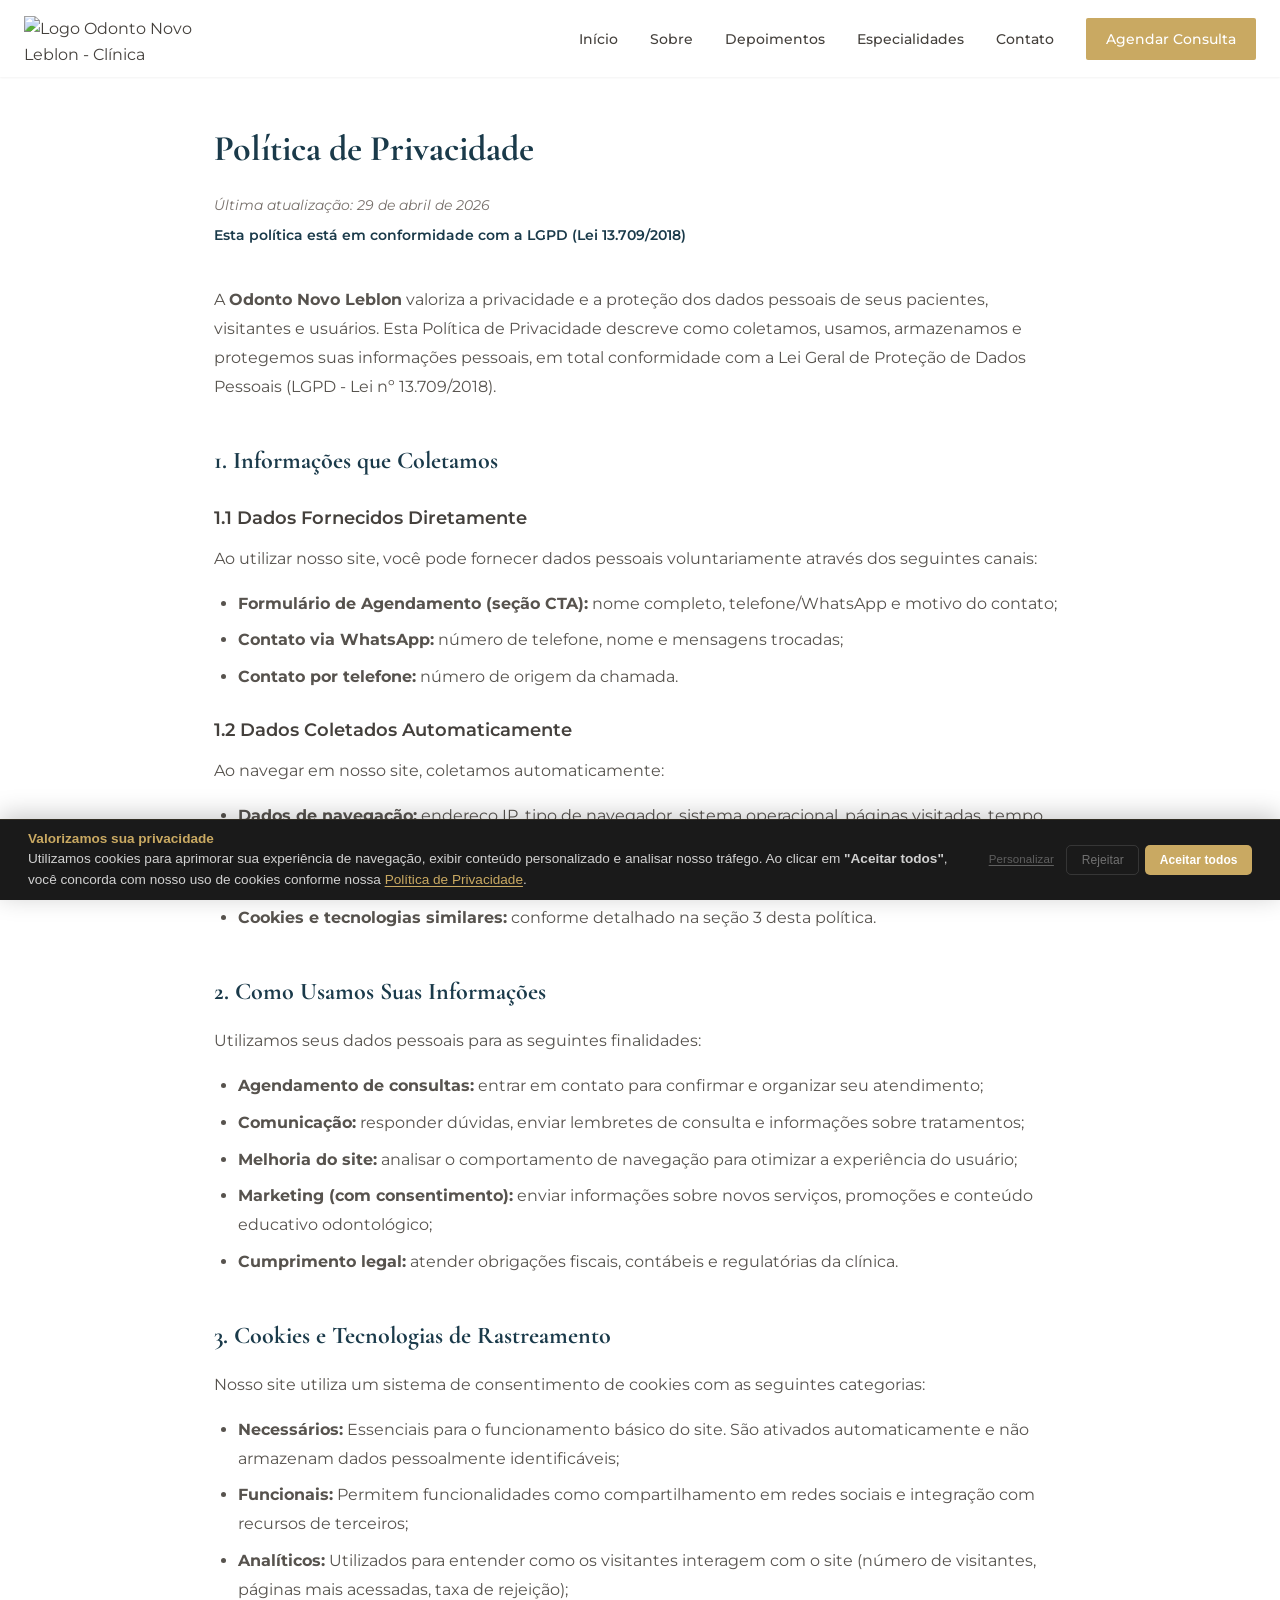
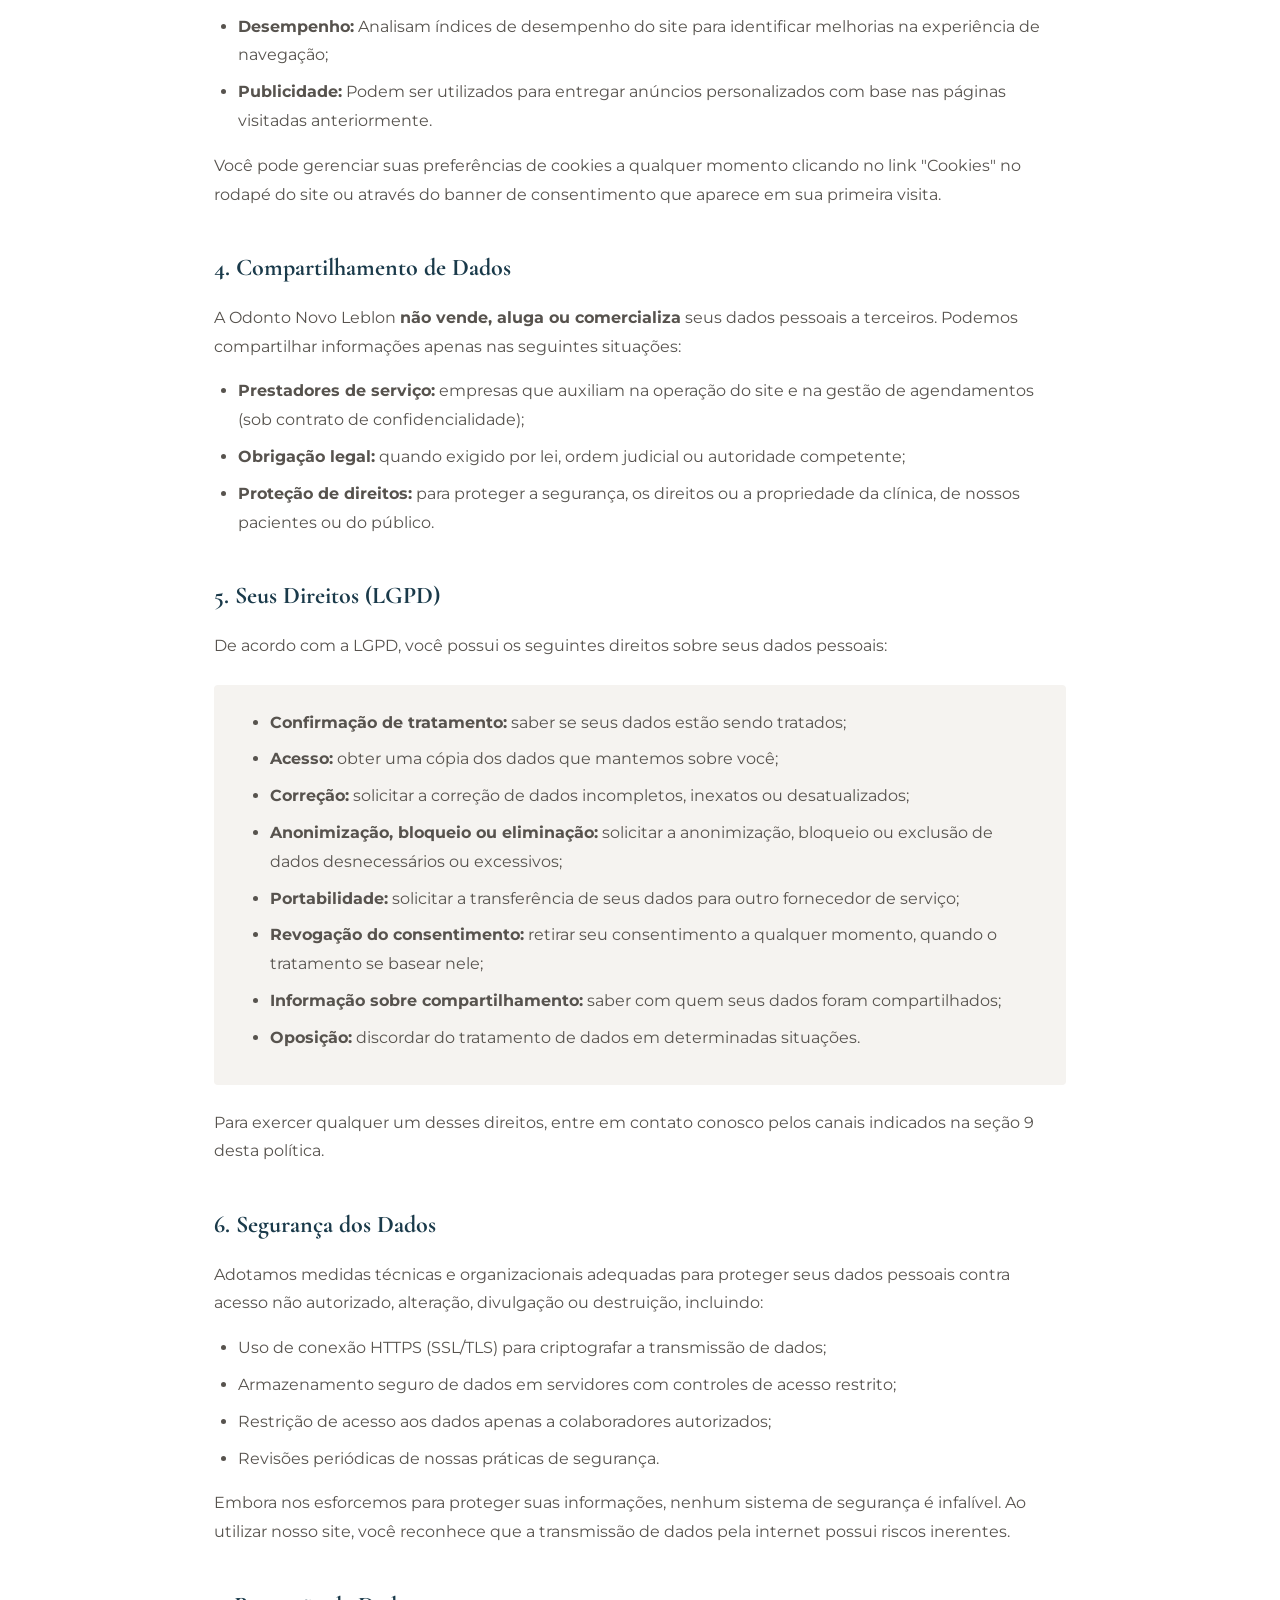
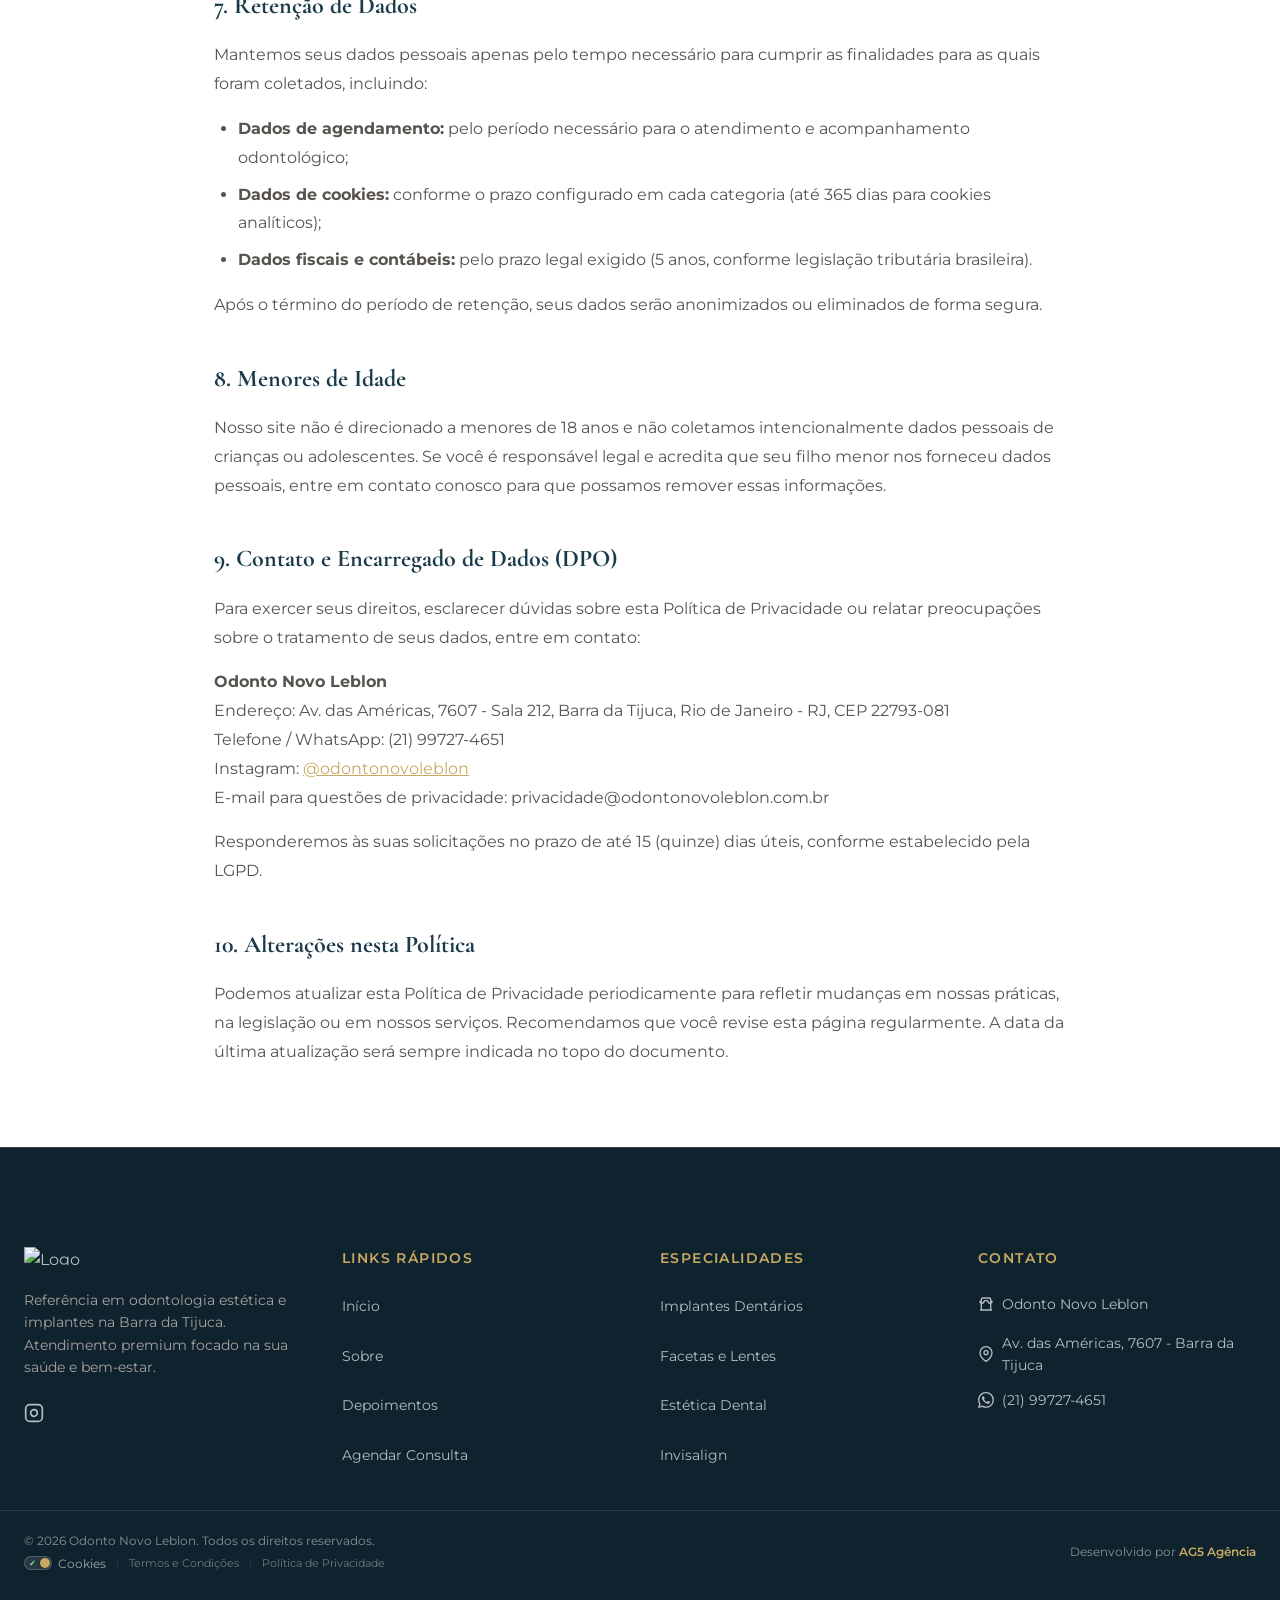
==== commit 8f6925d9: "fix: aj" ====
--- a/politica-de-privacidade.html
+++ b/politica-de-privacidade.html
@@ -12,8 +12,29 @@
     <link rel="preconnect" href="https://fonts.googleapis.com">
     <link rel="preconnect" href="https://fonts.gstatic.com" crossorigin>
     <link href="https://fonts.googleapis.com/css2?family=Cormorant+Garamond:ital,wght@0,300;0,400;0,500;0,600;1,300;1,400&family=Montserrat:wght@300;400;500;600&display=swap" rel="stylesheet">
+    <link rel="stylesheet" href="https://cdnjs.cloudflare.com/ajax/libs/font-awesome/6.5.1/css/all.min.css">
     <link rel="stylesheet" href="style.css">
     <link rel="stylesheet" href="cookie-banner.css">
+    <script type="application/ld+json">
+    {
+      "@context": "https://schema.org",
+      "@type": "BreadcrumbList",
+      "itemListElement": [
+        {
+          "@type": "ListItem",
+          "position": 1,
+          "name": "Início",
+          "item": "https://www.odontonovoleblon.ag5agencia.site/"
+        },
+        {
+          "@type": "ListItem",
+          "position": 2,
+          "name": "Política de Privacidade",
+          "item": "https://www.odontonovoleblon.ag5agencia.site/politica-de-privacidade.html"
+        }
+      ]
+    }
+    </script>
     <style>
         .legal-page {
             max-width: 900px;
@@ -110,12 +131,18 @@
         <div class="nav-container">
             <a href="index.html" class="nav-logo" aria-label="Odonto Novo Leblon - Página Inicial">
                 <picture>
-                    <source media="(max-width: 768px)" srcset="assets/logo-odonto-novo-leblon-mobile.webp" type="image/webp">
-                    <img src="assets/logo-odonto-novo-leblon-desktop.webp" alt="Logo Odonto Novo Leblon" class="logo-image" loading="eager" width="180" height="45">
+                    <source media="(max-width: 768px)" srcset="assets/logo-odonto-novo-leblon-mobile.webp"
+                        type="image/webp">
+                    <img src="assets/logo-odonto-novo-leblon-desktop.webp"
+                        alt="Logo Odonto Novo Leblon - Clínica Especializada em Implantes Dentários"
+                        class="logo-image" loading="eager" fetchpriority="high" width="180" height="40">
                 </picture>
             </a>
-            <button class="nav-toggle" id="navToggle" aria-label="Abrir menu de navegação" aria-expanded="false" aria-controls="navMenu">
-                <span></span><span></span><span></span>
+            <button class="nav-toggle" id="navToggle" aria-label="Abrir menu de navegação" aria-expanded="false"
+                aria-controls="navMenu">
+                <span></span>
+                <span></span>
+                <span></span>
             </button>
             <ul class="nav-menu" id="navMenu">
                 <li><a href="index.html#inicio" class="nav-link">Início</a></li>
@@ -255,74 +282,288 @@
     </main>
 
     <!-- Footer -->
+    <!-- Footer -->
     <footer class="footer">
-        <div class="container">
-            <div class="footer-grid">
-                <div class="footer-brand">
-                    <div class="footer-logo">
-                        <span class="logo-monograma">ONL</span>
-                        <span class="logo-texto">Odonto Novo Leblon</span>
-                    </div>
-                    <p class="footer-tagline">Especialista em Implantes Dentários</p>
-                    <p class="footer-description">Atendimento humanizado com tecnologia de ponta para transformar sua experiência odontológica na Barra da Tijuca.</p>
-                </div>
-                <div class="footer-links">
-                    <h4 class="footer-title">Navegação</h4>
-                    <ul>
-                        <li><a href="index.html#inicio">Início</a></li>
-                        <li><a href="index.html#sobre">Sobre</a></li>
-                        <li><a href="index.html#especialidades">Especialidades</a></li>
-                        <li><a href="index.html#contato">Contato</a></li>
-                    </ul>
-                </div>
-                <div class="footer-links">
-                    <h4 class="footer-title">Serviços</h4>
-                    <ul>
-                        <li><a href="index.html#especialidades">Implante Dentário</a></li>
-                        <li><a href="index.html#especialidades">Estética Dental</a></li>
-                        <li><a href="index.html#especialidades">Cirurgia Oral</a></li>
-                        <li><a href="index.html#especialidades">Prótese Dentária</a></li>
-                    </ul>
-                </div>
-                <div class="footer-contact">
-                    <h4 class="footer-title">Contato</h4>
-                    <p>Av. das Américas, 7607 - Sala 212<br>Barra da Tijuca, RJ</p>
-                    <p>(21) 99727-4651</p>
-                    <div class="footer-social">
-                        <a href="https://instagram.com/odontonovoleblon" target="_blank" aria-label="Instagram">
-                            <svg width="20" height="20" viewBox="0 0 24 24" fill="none" stroke="currentColor" stroke-width="2"><rect x="2" y="2" width="20" height="20" rx="5" ry="5"/><path d="M16 11.37A4 4 0 1 1 12.63 8 4 4 0 0 1 16 11.37z"/><line x1="17.5" y1="6.5" x2="17.51" y2="6.5"/></svg>
-                        </a>
-                        <a href="https://wa.me/5521997274651?text=Ol%C3%A1%2C%20vim%20atrav%C3%A9s%20do%20site%20e%20gostaria%20de%20uma%20informa%C3%A7%C3%A3o." target="_blank" aria-label="WhatsApp">
-                            <svg width="20" height="20" viewBox="0 0 16 16" fill="currentColor"><path d="M13.601 2.326A7.85 7.85 0 0 0 7.994 0C3.627 0 .068 3.558.064 7.926c0 1.399.366 2.76 1.057 3.965L0 16l4.204-1.102a7.9 7.9 0 0 0 3.79.965h.004c4.368 0 7.926-3.558 7.93-7.93A7.9 7.9 0 0 0 13.6 2.326zM7.994 14.521a6.6 6.6 0 0 1-3.356-.92l-.24-.144-2.494.654.666-2.433-.156-.251a6.56 6.56 0 0 1-1.007-3.505c0-3.626 2.957-6.584 6.591-6.584a6.56 6.56 0 0 1 4.66 1.931 6.56 6.56 0 0 1 1.928 4.66c-.004 3.639-2.961 6.592-6.592 6.592m3.615-4.934c-.197-.099-1.17-.578-1.353-.646-.182-.065-.315-.099-.445.099-.133.197-.513.646-.627.775-.114.133-.232.148-.43.05-.197-.1-.836-.308-1.592-.985-.59-.525-.985-1.175-1.103-1.372-.114-.198-.011-.304.088-.403.087-.088.197-.232.296-.346.1-.114.133-.198.198-.33.065-.134.034-.248-.015-.347-.05-.099-.445-1.076-.612-1.47-.16-.389-.323-.335-.445-.34-.114-.007-.247-.007-.38-.007a.73.73 0 0 0-.529.247c-.182.198-.691.677-.691 1.654s.71 1.916.81 2.049c.098.133 1.394 2.132 3.383 2.992.47.205.84.326 1.129.418.475.152.904.129 1.246.08.38-.058 1.171-.48 1.338-.943.164-.464.164-.86.114-.943-.049-.084-.182-.133-.38-.232"/></svg>
-                        </a>
-                    </div>
-                </div>
-            </div>
-            <div class="footer-bottom">
-                <p>&copy; 2026 Odonto Novo Leblon. Todos os direitos reservados.</p>
-                <div class="footer-legal-links" style="margin-top: 6px; font-size: 11px; opacity: 0.7; transition: opacity 0.2s ease;">
-                    <a href="termos-e-condicoes.html" style="text-decoration: none; color: inherit;">Termos e Condições</a>
-                    <span style="margin: 0 8px;">|</span>
-                    <a href="politica-de-privacidade.html" style="text-decoration: none; color: inherit;">Política de Privacidade</a>
-                    <span style="margin: 0 8px;">|</span>
-                    <a href="#" id="ck-prefs-link" style="text-decoration: none; color: inherit; display: inline-flex; align-items: center; gap: 4px;">
-                        <span style="display:inline-flex; align-items:center; width:22px; height:11px; background:rgba(255,255,255,0.08); border-radius:8px; padding:1px; border:1px solid rgba(255,255,255,0.15); position:relative;">
-                            <span style="position:absolute; left:11px; width:8px; height:8px; background:var(--ck-accent); border-radius:50%;"></span>
-                        </span>
-                        Cookies
-                    </a>
-                </div>
-                <p class="footer-credit">Odonto Novo Leblon - CRO/RJ</p>
+        <div class="footer-main">
+            <div class="container">
+                <div class="footer-grid">
+                    <!-- Coluna 1: Marca -->
+                    <div class="footer-brand">
+                        <div class="footer-logo">
+                            <img src="assets/logo-odonto-novo-leblon-desktop.webp" alt="Logo Odonto Novo Leblon" width="150" height="34">
+                        </div>
+                        <p class="footer-description">
+                            Referência em odontologia estética e implantes na Barra da Tijuca. 
+                            Atendimento premium focado na sua saúde e bem-estar.
+                        </p>
+                        <div class="footer-social">
+                            <a href="https://instagram.com/odontonovoleblon" target="_blank" aria-label="Instagram">
+                                <svg width="20" height="20" viewBox="0 0 24 24" fill="none" stroke="currentColor" stroke-width="2">
+                                    <rect x="2" y="2" width="20" height="20" rx="5" ry="5" />
+                                    <path d="M16 11.37A4 4 0 1 1 12.63 8 4 4 0 0 1 16 11.37z" />
+                                    <line x1="17.5" y1="6.5" x2="17.51" y2="6.5" />
+                                </svg>
+                            </a>
+                        </div>
+                    </div>
+
+                    <!-- Coluna 2: Links Rápidos -->
+                    <div class="footer-links">
+                        <h4 class="footer-title">Links Rápidos</h4>
+                        <ul>
+                            <li><a href="index.html#inicio">Início</a></li>
+                            <li><a href="index.html#sobre">Sobre</a></li>
+                            <li><a href="index.html#depoimentos">Depoimentos</a></li>
+                            <li><a href="index.html#contato">Agendar Consulta</a></li>
+                        </ul>
+                    </div>
+
+                    <!-- Coluna 3: Especialidades -->
+                    <div class="footer-links">
+                        <h4 class="footer-title">Especialidades</h4>
+                        <ul>
+                            <li><a href="index.html#especialidades">Implantes Dentários</a></li>
+                            <li><a href="index.html#especialidades">Facetas e Lentes</a></li>
+                            <li><a href="index.html#especialidades">Estética Dental</a></li>
+                            <li><a href="index.html#especialidades">Invisalign</a></li>
+                        </ul>
+                    </div>
+
+                    <!-- Coluna 4: Contato -->
+                    <div class="footer-contact">
+                        <h4 class="footer-title">Contato</h4>
+                        <ul class="footer-contact-list">
+                            <li>
+                                <a href="https://www.google.com/search?q=Odonto+Novo+Leblon" target="_blank" rel="noopener noreferrer">
+                                    <svg width="16" height="16" viewBox="0 0 24 24" fill="none" stroke="currentColor" stroke-width="2">
+                                        <path d="M3 21h18M3 7v1a3 3 0 006 0V7m6 0v1a3 3 0 006 0V7m-9 0h.01M9 17h.01M9 13h.01M15 17h.01M15 13h.01M9 7h6M5 21V5a2 2 0 012-2h10a2 2 0 012 2v16" />
+                                    </svg>
+                                    Odonto Novo Leblon
+                                </a>
+                            </li>
+                            <li>
+                                <a href="https://maps.app.goo.gl/9Z..." target="_blank" rel="noopener noreferrer">
+                                    <svg width="16" height="16" viewBox="0 0 24 24" fill="none" stroke="currentColor" stroke-width="2">
+                                        <path d="M21 10c0 7-9 13-9 13s-9-6-9-13a9 9 0 0118 0z" />
+                                        <circle cx="12" cy="10" r="3" />
+                                    </svg>
+                                    Av. das Américas, 7607 - Barra da Tijuca
+                                </a>
+                            </li>
+                            <li>
+                                <a href="https://wa.me/5521997274651?text=Ol%C3%A1%2C%20vim%20atrav%C3%A9s%20do%20site%20e%20gostaria%20de%20uma%20informa%C3%A7%C3%A3o." target="_blank">
+                                    <svg width="16" height="16" viewBox="0 0 16 16" fill="currentColor">
+                                        <path d="M13.601 2.326A7.85 7.85 0 0 0 7.994 0C3.627 0 .068 3.558.064 7.926c0 1.399.366 2.76 1.057 3.965L0 16l4.204-1.102a7.9 7.9 0 0 0 3.79.965h.004c4.368 0 7.926-3.558 7.93-7.93A7.9 7.9 0 0 0 13.6 2.326zM7.994 14.521a6.6 6.6 0 0 1-3.356-.92l-.24-.144-2.494.654.666-2.433-.156-.251a6.56 6.56 0 0 1-1.007-3.505c0-3.626 2.957-6.584 6.591-6.584a6.56 6.56 0 0 1 4.66 1.931 6.56 6.56 0 0 1 1.928 4.66c-.004 3.639-2.961 6.592-6.592 6.592m3.615-4.934c-.197-.099-1.17-.578-1.353-.646-.182-.065-.315-.099-.445.099-.133.197-.513.646-.627.775-.114.133-.232.148-.43.05-.197-.1-.836-.308-1.592-.985-.59-.525-.985-1.175-1.103-1.372-.114-.198-.011-.304.088-.403.087-.088.197-.232.296-.346.1-.114.133-.198.198-.33.065-.134.034-.248-.015-.347-.05-.099-.445-1.076-.612-1.47-.16-.389-.323-.335-.445-.34-.114-.007-.247-.007-.38-.007a.73.73 0 0 0-.529.247c-.182.198-.691.677-.691 1.654s.71 1.916.81 2.049c.098.133 1.394 2.132 3.383 2.992.47.205.84.326 1.129.418.475.152.904.129 1.246.08.38-.058 1.171-.48 1.338-.943.164-.464.164-.86.114-.943-.049-.084-.182-.133-.38-.232"/>
+                                    </svg>
+                                    (21) 99727-4651
+                                </a>
+                            </li>
+                        </ul>
+                    </div>
+                </div>
+            </div>
+        </div>
+
+        <div class="footer-bottom">
+            <div class="container">
+                <div class="footer-bottom-grid">
+                    <div class="footer-credits-left">
+                        <p class="footer-copyright">&copy; 2026 Odonto Novo Leblon. Todos os direitos reservados.</p>
+                        <div class="footer-legal-links">
+                            <a href="#" id="ck-prefs-link" style="text-decoration:none; color:inherit; display:inline-flex; align-items:center; gap:6px; font-size: 0.75rem; color: rgba(255,255,255,0.6);">
+                                <span id="cookie-toggle" class="active" style="display:inline-flex; align-items:center; width:28px; height:14px; background:rgba(255,255,255,0.1); border-radius:10px; padding:2px; border:1px solid rgba(255,255,255,0.2); position:relative; font-size:8px; font-weight:bold;">
+                                    <span style="color:#86EFAC; margin-left:2px;">✓</span>
+                                    <span style="color:#FCA5A5; margin-left:auto; margin-right:2px;">✕</span>
+                                    <span id="cookie-toggle-dot" style="position:absolute; left:15px; width:10px; height:10px; background:#C9A962; border-radius:50%; box-shadow:0 0 5px rgba(0,0,0,0.3); transition:left 0.2s ease;"></span>
+                                </span>
+                                Cookies
+                            </a>
+                            <span class="legal-separator">|</span>
+                            <a href="termos-e-condicoes.html" class="footer-legal-link">Termos e Condições</a>
+                            <span class="legal-separator">|</span>
+                            <a href="politica-de-privacidade.html" class="footer-legal-link">Política de Privacidade</a>
+                        </div>
+                    </div>
+                    <div class="footer-credits-right">
+                        <span>Desenvolvido por <a href="https://www.ag5agencia.com.br" target="_blank" class="ag5-link">AG5 Agência</a></span>
+                    </div>
+                </div>
             </div>
         </div>
     </footer>
 
-    <!-- WhatsApp Float -->
-    <a href="https://wa.me/5521997274651?text=Ol%C3%A1%2C%20vim%20atrav%C3%A9s%20do%20site%20e%20gostaria%20de%20uma%20informa%C3%A7%C3%A3o." class="btn-flutuante-whatsapp" target="_blank" role="button" aria-label="Falar pelo WhatsApp">
-        <svg viewBox="0 0 16 16" width="30" height="30" fill="currentColor"><path d="M13.601 2.326A7.85 7.85 0 0 0 7.994 0C3.627 0 .068 3.558.064 7.926c0 1.399.366 2.76 1.057 3.965L0 16l4.204-1.102a7.9 7.9 0 0 0 3.79.965h.004c4.368 0 7.926-3.558 7.93-7.93A7.9 7.9 0 0 0 13.6 2.326zM7.994 14.521a6.6 6.6 0 0 1-3.356-.92l-.24-.144-2.494.654.666-2.433-.156-.251a6.56 6.56 0 0 1-1.007-3.505c0-3.626 2.957-6.584 6.591-6.584a6.56 6.56 0 0 1 4.66 1.931 6.56 6.56 0 0 1 1.928 4.66c-.004 3.639-2.961 6.592-6.592 6.592m3.615-4.934c-.197-.099-1.17-.578-1.353-.646-.182-.065-.315-.099-.445.099-.133.197-.513.646-.627.775-.114.133-.232.148-.43.05-.197-.1-.836-.308-1.592-.985-.59-.525-.985-1.175-1.103-1.372-.114-.198-.011-.304.088-.403.087-.088.197-.232.296-.346.1-.114.133-.198.198-.33.065-.134.034-.248-.015-.347-.05-.099-.445-1.076-.612-1.47-.16-.389-.323-.335-.445-.34-.114-.007-.247-.007-.38-.007a.73.73 0 0 0-.529.247c-.182.198-.691.677-.691 1.654s.71 1.916.81 2.049c.098.133 1.394 2.132 3.383 2.992.47.205.84.326 1.129.418.475.152.904.129 1.246.08.38-.058 1.171-.48 1.338-.943.164-.464.164-.86.114-.943-.049-.084-.182-.133-.38-.232"/></svg>
-    </a>
-
+    <!-- WhatsApp Premium Experience -->
+    <div class="wa-premium-container">
+        <!-- Balão de Mensagem Glassmorphism -->
+        <div id="wa-message-bubble" class="wa-bubble">
+            <button class="wa-close" id="wa-close-btn" aria-label="Fechar">
+                <i class="fa-solid fa-xmark"></i>
+            </button>
+            
+            <div class="wa-content">
+                <div class="wa-header">
+                    <div class="wa-avatar-wrapper">
+                        <img src="assets/dr.vitor-tavares.webp" alt="Dr. Vitor Tavares" class="wa-avatar" width="45" height="45">
+                        <span class="wa-status-dot"></span>
+                    </div>
+                    <div class="wa-info">
+                        <span class="wa-name">Dr. Vitor Tavares</span>
+                    </div>
+                </div>
+
+                <!-- Estado de Digitação -->
+                <div id="wa-typing" class="wa-typing">
+                    <span></span><span></span><span></span>
+                </div>
+
+                <!-- Mensagem Real (Escondida inicialmente) -->
+                <div id="wa-real-message" class="wa-message-text" style="display: none;">
+                    <p>Olá! Sou o <strong>Dr. Vitor</strong>. Como posso ajudar com sua saúde bucal hoje? Estou à disposição para orientá-lo.</p>
+                </div>
+            </div>
+        </div>
+        
+        <!-- Botão Flutuante Orgânico -->
+        <a href="https://wa.me/5521997274651?text=Ol%C3%A1%2C%20vim%20atrav%C3%A9s%20do%20site%20e%20gostaria%20de%20agendar%20uma%20avalia%C3%A7%C3%A3o." class="wa-float-btn" target="_blank" rel="noopener noreferrer" id="wa-main-btn">
+            <i class="fa-brands fa-whatsapp"></i>
+            <span class="wa-badge" id="wa-notification">1</span>
+        </a>
+    </div>
+
+    <!-- Menu Mobile (Drawer Premium) -->
+    <div class="drawer-overlay" id="drawerOverlay"></div>
+    <aside class="drawer" id="drawer">
+        <div class="drawer-header">
+            <a href="index.html" class="drawer-logo">
+                <img src="assets/logo-odonto-novo-leblon-desktop.webp" alt="Logo Odonto Novo Leblon" width="150" height="34">
+            </a>
+            <button class="drawer-close" id="drawerClose" aria-label="Fechar menu">
+                <svg width="24" height="24" viewBox="0 0 24 24" fill="none" stroke="currentColor" stroke-width="2">
+                    <line x1="18" y1="6" x2="6" y2="18"></line>
+                    <line x1="6" y1="6" x2="18" y2="18"></line>
+                </svg>
+            </button>
+        </div>
+        <nav class="drawer-nav">
+            <ul class="drawer-menu">
+                <li><a href="index.html#inicio" class="drawer-link">Início</a></li>
+                <li><a href="index.html#sobre" class="drawer-link">Sobre</a></li>
+                <li><a href="index.html#depoimentos" class="drawer-link">Depoimentos</a></li>
+                <li><a href="index.html#especialidades" class="drawer-link">Especialidades</a></li>
+                <li><a href="index.html#contato" class="drawer-link">Contato</a></li>
+            </ul>
+            <div class="drawer-footer">
+                <a href="https://wa.me/5521997274651?text=Ol%C3%A1%2C%20vim%20atrav%C3%A9s%20do%20site%20e%20gostaria%20de%20agendar%20uma%20consulta." class="btn btn-primary drawer-cta" target="_blank">Agendar Consulta</a>
+            </div>
+        </nav>
+    </aside>
+
+    <script src="script.js"></script>
+
+    <!-- ========== COOKIE BANNER ========== -->
+    <div id="ck-banner" class="ck-banner" role="dialog" aria-modal="true" aria-label="Aviso de cookies" aria-live="polite" aria-hidden="true">
+        <div class="ck-banner__inner">
+            <div class="ck-banner__content">
+                <h2 class="ck-banner__title">Valorizamos sua privacidade</h2>
+                <p class="ck-banner__text">
+                    Utilizamos cookies para aprimorar sua experiência de navegação, exibir conteúdo
+                    personalizado e analisar nosso tráfego. Ao clicar em <strong>"Aceitar todos"</strong>,
+                    você concorda com nosso uso de cookies conforme nossa
+                    <a href="politica-de-privacidade.html" class="ck-banner__link">Política de Privacidade</a>.
+                </p>
+            </div>
+            <div class="ck-banner__actions">
+                <button id="ck-customize" class="ck-btn ck-btn--ghost">Personalizar</button>
+                <button id="ck-reject" class="ck-btn ck-btn--outline">Rejeitar</button>
+                <button id="ck-accept-all" class="ck-btn ck-btn--primary">Aceitar todos</button>
+            </div>
+        </div>
+    </div>
+
+    <div id="ck-modal" class="ck-modal" role="dialog" aria-modal="true" aria-label="Personalizar preferências de cookies" aria-hidden="true">
+        <div class="ck-modal__overlay" id="ck-modal-overlay"></div>
+        <div class="ck-modal__box">
+            <div class="ck-modal__header">
+                <h2 class="ck-modal__title">Personalizar preferências de consentimento</h2>
+                <button class="ck-modal__close" id="ck-modal-close" aria-label="Fechar modal">
+                    <svg width="18" height="18" viewBox="0 0 24 24" fill="none" aria-hidden="true">
+                        <path d="M18 6L6 18M6 6l12 12" stroke="currentColor" stroke-width="2" stroke-linecap="round" stroke-linejoin="round" />
+                    </svg>
+                </button>
+            </div>
+            <div class="ck-modal__body">
+                <p class="ck-modal__intro">
+                    Utilizamos cookies para ajudar você a navegar com eficiência e executar certas funções.
+                    Os cookies classificados como <strong>"Necessário"</strong> são essenciais para o
+                    funcionamento básico do site e não podem ser desativados.
+                </p>
+                <div class="ck-category">
+                    <div class="ck-category__header">
+                        <div class="ck-category__info">
+                            <h3 class="ck-category__name">Necessário</h3>
+                            <p class="ck-category__desc">Essenciais para o funcionamento do site. Não armazenam dados pessoalmente identificáveis.</p>
+                        </div>
+                        <span class="ck-category__badge">Sempre ativo</span>
+                    </div>
+                </div>
+                <div class="ck-category">
+                    <div class="ck-category__header">
+                        <div class="ck-category__info">
+                            <h3 class="ck-category__name">Funcional</h3>
+                            <p class="ck-category__desc">Ajudam a executar funcionalidades como compartilhamento em mídia social e recursos de terceiros.</p>
+                        </div>
+                        <label class="ck-toggle" aria-label="Ativar cookies funcionais">
+                            <input type="checkbox" id="ck-functional" name="functional">
+                            <span class="ck-toggle__slider"></span>
+                        </label>
+                    </div>
+                </div>
+                <div class="ck-category">
+                    <div class="ck-category__header">
+                        <div class="ck-category__info">
+                            <h3 class="ck-category__name">Analítico</h3>
+                            <p class="ck-category__desc">Usados para entender como os visitantes interagem com o site (visitantes, taxa de rejeição, etc.).</p>
+                        </div>
+                        <label class="ck-toggle" aria-label="Ativar cookies analíticos">
+                            <input type="checkbox" id="ck-analytics" name="analytics">
+                            <span class="ck-toggle__slider"></span>
+                        </label>
+                    </div>
+                </div>
+                <div class="ck-category">
+                    <div class="ck-category__header">
+                        <div class="ck-category__info">
+                            <h3 class="ck-category__name">Desempenho</h3>
+                            <p class="ck-category__desc">Analisam índices de desempenho do site para oferecer melhor experiência ao visitante.</p>
+                        </div>
+                        <label class="ck-toggle" aria-label="Ativar cookies de desempenho">
+                            <input type="checkbox" id="ck-performance" name="performance">
+                            <span class="ck-toggle__slider"></span>
+                        </label>
+                    </div>
+                </div>
+                <div class="ck-category">
+                    <div class="ck-category__header">
+                        <div class="ck-category__info">
+                            <h3 class="ck-category__name">Publicidade</h3>
+                            <p class="ck-category__desc">Entregam anúncios personalizados com base nas páginas visitadas anteriormente.</p>
+                        </div>
+                        <label class="ck-toggle" aria-label="Ativar cookies de publicidade">
+                            <input type="checkbox" id="ck-advertising" name="advertising">
+                            <span class="ck-toggle__slider"></span>
+                        </label>
+                    </div>
+                </div>
+            </div>
+            <div class="ck-modal__footer">
+                <button id="ck-modal-reject" class="ck-btn ck-btn--outline">Rejeitar</button>
+                <button id="ck-modal-save" class="ck-btn ck-btn--ghost">Salvar Preferências</button>
+                <button id="ck-modal-accept-all" class="ck-btn ck-btn--primary">Aceitar todos</button>
+            </div>
+        </div>
+    </div>
+
+    <button id="ck-prefs-btn" class="ck-prefs-btn" aria-label="Preferências de cookies" style="display:none;">Cookies</button>
     <script src="cookie-banner.js" defer></script>
-    <script src="script.js"></script>
 </body>
 </html>
--- a/style.css
+++ b/style.css
@@ -200,7 +200,7 @@
     right: 0;
     z-index: var(--z-nav);
     padding: var(--space-4) 0;
-    transition: all var(--transition-base);
+    transition: transform 0.4s cubic-bezier(0.4, 0, 0.2, 1), background var(--transition-base), box-shadow var(--transition-base);
     background: rgba(255, 255, 255, 0.95);
     backdrop-filter: blur(10px);
     box-shadow: var(--shadow-sm);
@@ -240,6 +240,25 @@
 }
 
 @media (max-width: 768px) {
+    .nav {
+        top: 15px;
+        left: 15px;
+        right: 15px;
+        width: calc(100% - 30px);
+        border-radius: 50px;
+        padding: 8px 0;
+        background: rgba(255, 255, 255, 0.8);
+        backdrop-filter: blur(15px);
+        -webkit-backdrop-filter: blur(15px);
+        box-shadow: 0 10px 30px rgba(0, 0, 0, 0.08);
+        border: 1px solid rgba(255, 255, 255, 0.2);
+    }
+
+    .nav.scrolled {
+        top: 10px;
+        padding: 6px 0;
+    }
+
     .logo-image {
         height: 38px;
     }
@@ -321,10 +340,39 @@
     display: flex;
     flex-direction: column;
     justify-content: center;
-    padding: 100px 0 var(--space-16);
+    padding: 140px 0 var(--space-16);
     background: linear-gradient(135deg, var(--color-cream) 0%, var(--color-white) 100%);
     position: relative;
     overflow: hidden;
+}
+
+.hero-video-bg {
+    display: none;
+    position: absolute;
+    top: 0;
+    left: 0;
+    width: 100%;
+    height: 100%;
+    z-index: 0;
+}
+
+.hero-bg-video {
+    width: 100%;
+    height: 100%;
+    object-fit: cover;
+}
+
+.hero-video-overlay {
+    position: absolute;
+    top: 0;
+    left: 0;
+    width: 100%;
+    height: 100%;
+    background: linear-gradient(to bottom, 
+        rgba(15, 35, 46, 0.95) 0%, 
+        rgba(15, 35, 46, 0.6) 50%, 
+        rgba(15, 35, 46, 0.95) 100%);
+    z-index: 1;
 }
 
 .hero-grid {
@@ -603,8 +651,27 @@
 .transformation-grid {
     display: grid;
     grid-template-columns: 1fr 1fr;
-    gap: var(--space-20);
-    align-items: center;
+    grid-template-rows: 1fr auto auto 1fr; /* Criando espaçadores flexíveis */
+    column-gap: var(--space-20);
+    row-gap: var(--space-4); /* Espaço reduzido entre título e texto */
+    align-items: start;
+}
+
+.transformation-header {
+    grid-column: 2;
+    grid-row: 2; /* Segunda linha da grid */
+}
+
+.transformation-visual {
+    grid-column: 1;
+    grid-row: 1 / span 4; /* Ocupa todas as linhas para centralizar o texto ao lado */
+    position: relative;
+    padding: var(--space-4);
+}
+
+.transformation-content {
+    grid-column: 2;
+    grid-row: 3; /* Terceira linha da grid, logo abaixo do header */
 }
 
 .transformation-description p {
@@ -621,11 +688,6 @@
 
 .transformation-actions {
     margin-top: var(--space-10);
-}
-
-.transformation-visual {
-    position: relative;
-    padding: var(--space-4);
 }
 
 .ba-card {
@@ -871,6 +933,68 @@
     border-right: 2px solid var(--color-accent);
 }
 
+/* Botão Premium nos Cards de Serviços */
+.btn-card {
+    display: inline-flex;
+    align-items: center;
+    gap: var(--space-2);
+    font-family: var(--font-sans);
+    font-size: var(--text-xs);
+    font-weight: 600;
+    letter-spacing: 0.08em;
+    text-transform: uppercase;
+    color: var(--color-accent);
+    background: transparent;
+    border: 1.5px solid rgba(201, 169, 98, 0.4);
+    padding: var(--space-3) var(--space-5);
+    border-radius: var(--radius-sm);
+    margin-top: var(--space-6);
+    transition: all var(--transition-base);
+    cursor: pointer;
+    text-decoration: none;
+    position: relative;
+    overflow: hidden;
+}
+
+.btn-card::before {
+    content: '';
+    position: absolute;
+    inset: 0;
+    background: linear-gradient(135deg, var(--color-accent) 0%, var(--color-accent-dark) 100%);
+    opacity: 0;
+    transition: opacity var(--transition-base);
+    z-index: 0;
+}
+
+.btn-card span,
+.btn-card svg {
+    position: relative;
+    z-index: 1;
+}
+
+.btn-card:hover {
+    border-color: var(--color-accent);
+    transform: translateY(-2px);
+    box-shadow: 0 6px 20px rgba(201, 169, 98, 0.2);
+}
+
+.btn-card:hover::before {
+    opacity: 1;
+}
+
+.btn-card:hover span,
+.btn-card:hover svg {
+    color: var(--color-primary-dark);
+}
+
+.btn-card svg {
+    transition: transform var(--transition-base);
+}
+
+.btn-card:hover svg {
+    transform: translateX(2px);
+}
+
 /* ============================================
    DIFERENCIAIS SECTION
    ============================================ */
@@ -1219,7 +1343,7 @@
 }
 
 .footer-brand .footer-logo img {
-    max-width: 220px;
+    max-width: 80px;
     height: auto;
     object-fit: contain;
 }
@@ -1390,9 +1514,9 @@
     background: rgba(255, 255, 255, 0.85);
     backdrop-filter: blur(15px);
     -webkit-backdrop-filter: blur(15px);
-    border: 1px solid rgba(255, 255, 255, 0.4);
-    border-radius: 24px 24px 4px 24px;
-    box-shadow: 0 20px 40px rgba(0,0,0,0.1);
+    border: 1px solid rgba(0, 0, 0, 0.05);
+    border-radius: 16px;
+    box-shadow: 0 10px 30px rgba(0,0,0,0.08);
     padding: 20px;
     opacity: 0;
     visibility: hidden;
@@ -1411,9 +1535,9 @@
     display: flex;
     align-items: center;
     gap: 12px;
-    margin-bottom: 15px;
-    border-bottom: 1px solid rgba(0,0,0,0.05);
-    padding-bottom: 12px;
+    margin-bottom: 12px;
+    padding-bottom: 0;
+    border-bottom: none;
 }
 
 .wa-avatar-wrapper { position: relative; }
@@ -1485,21 +1609,32 @@
 
 .wa-message-text strong { color: #000; font-weight: 700; }
 
-/* Botão Flutuante - Forma Orgânica */
+/* Botão Flutuante - Forma Redonda */
 .wa-float-btn {
-    width: 65px;
-    height: 65px;
-    background: linear-gradient(135deg, #25d366 0%, #128c7e 100%);
+    width: 60px;
+    height: 60px;
+    background: #25D366;
     color: #fff !important;
-    border-radius: 22px 22px 5px 22px;
+    border-radius: 50%;
     display: flex;
     align-items: center;
     justify-content: center;
-    font-size: 30px;
-    box-shadow: 0 15px 30px rgba(37, 211, 102, 0.3);
+    font-size: 32px;
+    box-shadow: 0 8px 24px rgba(37, 211, 102, 0.25);
     text-decoration: none;
-    transition: all 0.4s cubic-bezier(0.175, 0.885, 0.32, 1.275);
+    transition: all 0.6s cubic-bezier(0.175, 0.885, 0.32, 1.275);
     position: relative;
+    opacity: 0;
+    visibility: hidden;
+    pointer-events: none;
+    transform: translateY(20px) scale(0.8);
+}
+
+.wa-float-btn.visible {
+    opacity: 1;
+    visibility: visible;
+    pointer-events: auto;
+    transform: translateY(0) scale(1);
 }
 
 .wa-float-btn:hover {
@@ -1656,17 +1791,29 @@
     .diferenciais-grid,
     .contato-grid {
         grid-template-columns: 1fr;
+        grid-template-rows: auto;
         gap: var(--space-12);
+        row-gap: var(--space-8);
+    }
+
+    .transformation-header {
+        grid-column: 1;
+        grid-row: auto;
+        text-align: center;
+        margin-bottom: var(--space-4);
+    }
+
+    .transformation-visual {
+        grid-column: 1;
+        grid-row: auto;
     }
 
     .transformation-content {
+        grid-column: 1;
+        grid-row: auto;
         text-align: center;
         max-width: 700px;
         margin: 0 auto;
-    }
-
-    .transformation-visual {
-        order: -1;
     }
 
     .especialidades-grid {
@@ -1820,18 +1967,85 @@
         right: 0;
     }
 
+    .stat-divider {
+        display: none;
+    }
+
+    /* Mobile Hero Video Background */
+    .hero {
+        background: none;
+        height: auto;
+        min-height: 100vh;
+        padding: 120px 0 60px;
+    }
+
+    .hero-video-bg {
+        display: block;
+    }
+
+    .hero-grid {
+        position: relative;
+        z-index: 2;
+        text-align: center;
+    }
+
+    .hero-content {
+        display: flex;
+        flex-direction: column;
+        align-items: center;
+    }
+
+    .hero-title, 
+    .hero-description {
+        color: var(--color-white);
+    }
+
+    .hero-title .title-line {
+        justify-content: center;
+    }
+
+    .hero-description {
+        margin-left: auto;
+        margin-right: auto;
+        color: rgba(255, 255, 255, 0.9);
+    }
+
+    .hero-visual {
+        display: none;
+    }
+
     .hero-actions {
-        flex-direction: column;
-    }
-
-    .hero-stats {
+        width: 100%;
+        max-width: 400px;
         flex-direction: column;
         gap: var(--space-4);
-        align-items: flex-start;
-    }
-
-    .stat-divider {
-        display: none;
+    }
+
+    .hero-actions .btn {
+        width: 100%;
+        justify-content: center;
+    }
+
+    .hero-actions .btn-emergency {
+        order: -1; /* Botão de emergência primeiro no mobile */
+        border-width: 2px;
+        animation: pulse-red-border 2s infinite;
+    }
+
+    .hero-stats {
+        align-items: center;
+        width: 100%;
+        justify-content: center;
+    }
+
+    .stat-item {
+        align-items: center;
+    }
+    
+    @keyframes pulse-red-border {
+        0% { border-color: #960000; box-shadow: 0 0 0 0 rgba(150, 0, 0, 0.4); }
+        70% { border-color: #ff4d4d; box-shadow: 0 0 0 10px rgba(150, 0, 0, 0); }
+        100% { border-color: #960000; box-shadow: 0 0 0 0 rgba(150, 0, 0, 0); }
     }
 
     .especialidades-grid {
@@ -1863,8 +2077,13 @@
         padding: 0 25px !important;
     }
 
+    .footer-brand .footer-logo {
+        display: flex;
+        justify-content: flex-start;
+    }
+
     .footer-brand .footer-logo img {
-        max-width: 180px !important;
+        max-width: 60px !important;
     }
 
     .footer-credits-right {
@@ -2108,6 +2327,7 @@
     height: 100%;
     object-fit: cover;
     display: block;
+    cursor: pointer;
 }
 
 .dep-video-active .dep-video-frame {
@@ -2366,11 +2586,35 @@
     background: var(--color-primary-dark);
 }
 
+.faceta-video-cta-overlay {
+    position: absolute;
+    bottom: 60px;
+    left: 0;
+    right: 0;
+    z-index: 10;
+    display: flex;
+    justify-content: center;
+    pointer-events: none;
+}
+
+.faceta-video-cta-overlay .btn {
+    pointer-events: auto;
+    box-shadow: 0 10px 30px rgba(0,0,0,0.4);
+    white-space: nowrap;
+    width: auto;
+    padding: 1rem 2rem;
+}
+
+.faceta-video-mobile {
+    display: none;
+}
+
 .faceta-video {
     width: 100%;
     height: 100%;
     object-fit: cover;
     display: block;
+    cursor: pointer;
 }
 
 .faceta-accent {
@@ -2656,7 +2900,26 @@
 
     .faceta-grid {
         grid-template-columns: 1fr;
-        gap: var(--space-10);
+        gap: var(--space-8);
+        text-align: center;
+    }
+
+    .faceta-video-mobile {
+        display: block;
+        margin-bottom: var(--space-8);
+    }
+
+    .faceta-video-wrapper {
+        margin: 0 auto;
+    }
+
+    .faceta-actions {
+        display: flex;
+        justify-content: center;
+    }
+
+    .faceta-visual {
+        display: none;
     }
 
     .cta-grid {
@@ -2697,3 +2960,163 @@
 #ck-prefs-link:hover #cookie-toggle-dot {
     box-shadow: 0 0 8px rgba(201, 169, 98, 0.5) !important;
 }
+
+/* ========================================
+   VÍDEO PLAY OVERLAY (BOTAO CENTRAL)
+   ======================================== */
+
+.play-overlay {
+    position: absolute;
+    inset: 0;
+    display: flex;
+    align-items: center;
+    justify-content: center;
+    background: rgba(0, 0, 0, 0.15); /* Sombra suave inicial */
+    transition: all 0.5s cubic-bezier(0.4, 0, 0.2, 1);
+    z-index: 4;
+    pointer-events: none; /* Deixa o clique passar para o container */
+}
+
+.play-icon {
+    width: 80px;
+    height: 80px;
+    background: rgba(26, 58, 74, 0.85);
+    color: var(--color-accent);
+    border: 2px solid var(--color-accent);
+    border-radius: 50%;
+    display: flex;
+    align-items: center;
+    justify-content: center;
+    box-shadow: 0 0 30px rgba(201, 169, 98, 0.3);
+    transition: all 0.4s ease;
+    transform: scale(1);
+}
+
+.faceta-video-wrapper:hover .play-icon,
+.dep-video-frame:hover .play-icon {
+    transform: scale(1.1);
+    background: var(--color-primary);
+    box-shadow: 0 0 40px rgba(201, 169, 98, 0.5);
+}
+
+/* Esconder quando estiver tocando */
+.is-playing .play-overlay {
+    opacity: 0;
+    visibility: hidden;
+    transform: scale(1.2);
+}
+
+/* ========================================
+   VÍDEO AMPLIAÇÃO (MODAL/LIGHTBOX)
+   ======================================== */
+
+.btn-amplify {
+    position: absolute;
+    bottom: var(--space-4);
+    right: var(--space-4);
+    width: 40px;
+    height: 40px;
+    background: rgba(26, 58, 74, 0.8);
+    color: var(--color-white);
+    border: 1px solid rgba(255, 255, 255, 0.2);
+    border-radius: 50%;
+    display: flex;
+    align-items: center;
+    justify-content: center;
+    cursor: pointer;
+    z-index: 5;
+    transition: all var(--transition-base);
+    backdrop-filter: blur(4px);
+}
+
+.btn-amplify:hover {
+    background: var(--color-accent);
+    transform: scale(1.1);
+    box-shadow: 0 0 20px rgba(201, 169, 98, 0.4);
+}
+
+.v-modal {
+    position: fixed;
+    inset: 0;
+    z-index: 10000;
+    display: flex;
+    align-items: center;
+    justify-content: center;
+    opacity: 0;
+    pointer-events: none;
+    transition: opacity 0.4s ease;
+}
+
+.v-modal.active {
+    opacity: 1;
+    pointer-events: auto;
+}
+
+.v-modal-overlay {
+    position: absolute;
+    inset: 0;
+    background: rgba(15, 35, 46, 0.95);
+    backdrop-filter: blur(10px);
+}
+
+.v-modal-container {
+    position: relative;
+    width: 90%;
+    max-width: 450px; /* Largura ideal para manter proporção 9:16 em telas grandes */
+    height: 90vh;
+    z-index: 10001;
+    display: flex;
+    align-items: center;
+    justify-content: center;
+}
+
+.v-modal-content {
+    position: relative;
+    width: 100%;
+    height: 100%;
+    aspect-ratio: 9/16;
+    background: #000;
+    border-radius: 12px;
+    overflow: hidden;
+    box-shadow: 0 30px 60px rgba(0,0,0,0.5);
+    display: flex;
+    align-items: center;
+    justify-content: center;
+}
+
+.v-modal-content video {
+    width: 100%;
+    height: 100%;
+    object-fit: contain; /* Garante que o vídeo não distorça */
+}
+
+.v-modal-close {
+    position: absolute;
+    top: -50px;
+    right: 0;
+    color: var(--color-white);
+    background: none;
+    border: none;
+    cursor: pointer;
+    transition: transform 0.3s ease;
+}
+
+.v-modal-close:hover {
+    transform: rotate(90deg) scale(1.2);
+}
+
+@media (max-width: 768px) {
+    .v-modal-container {
+        height: 80vh;
+    }
+    .footer-brand {
+        text-align: left;
+    }
+    .footer-brand .footer-logo {
+        display: flex;
+        justify-content: flex-start;
+    }
+    .footer-brand .footer-logo img {
+        max-width: 60px;
+    }
+}
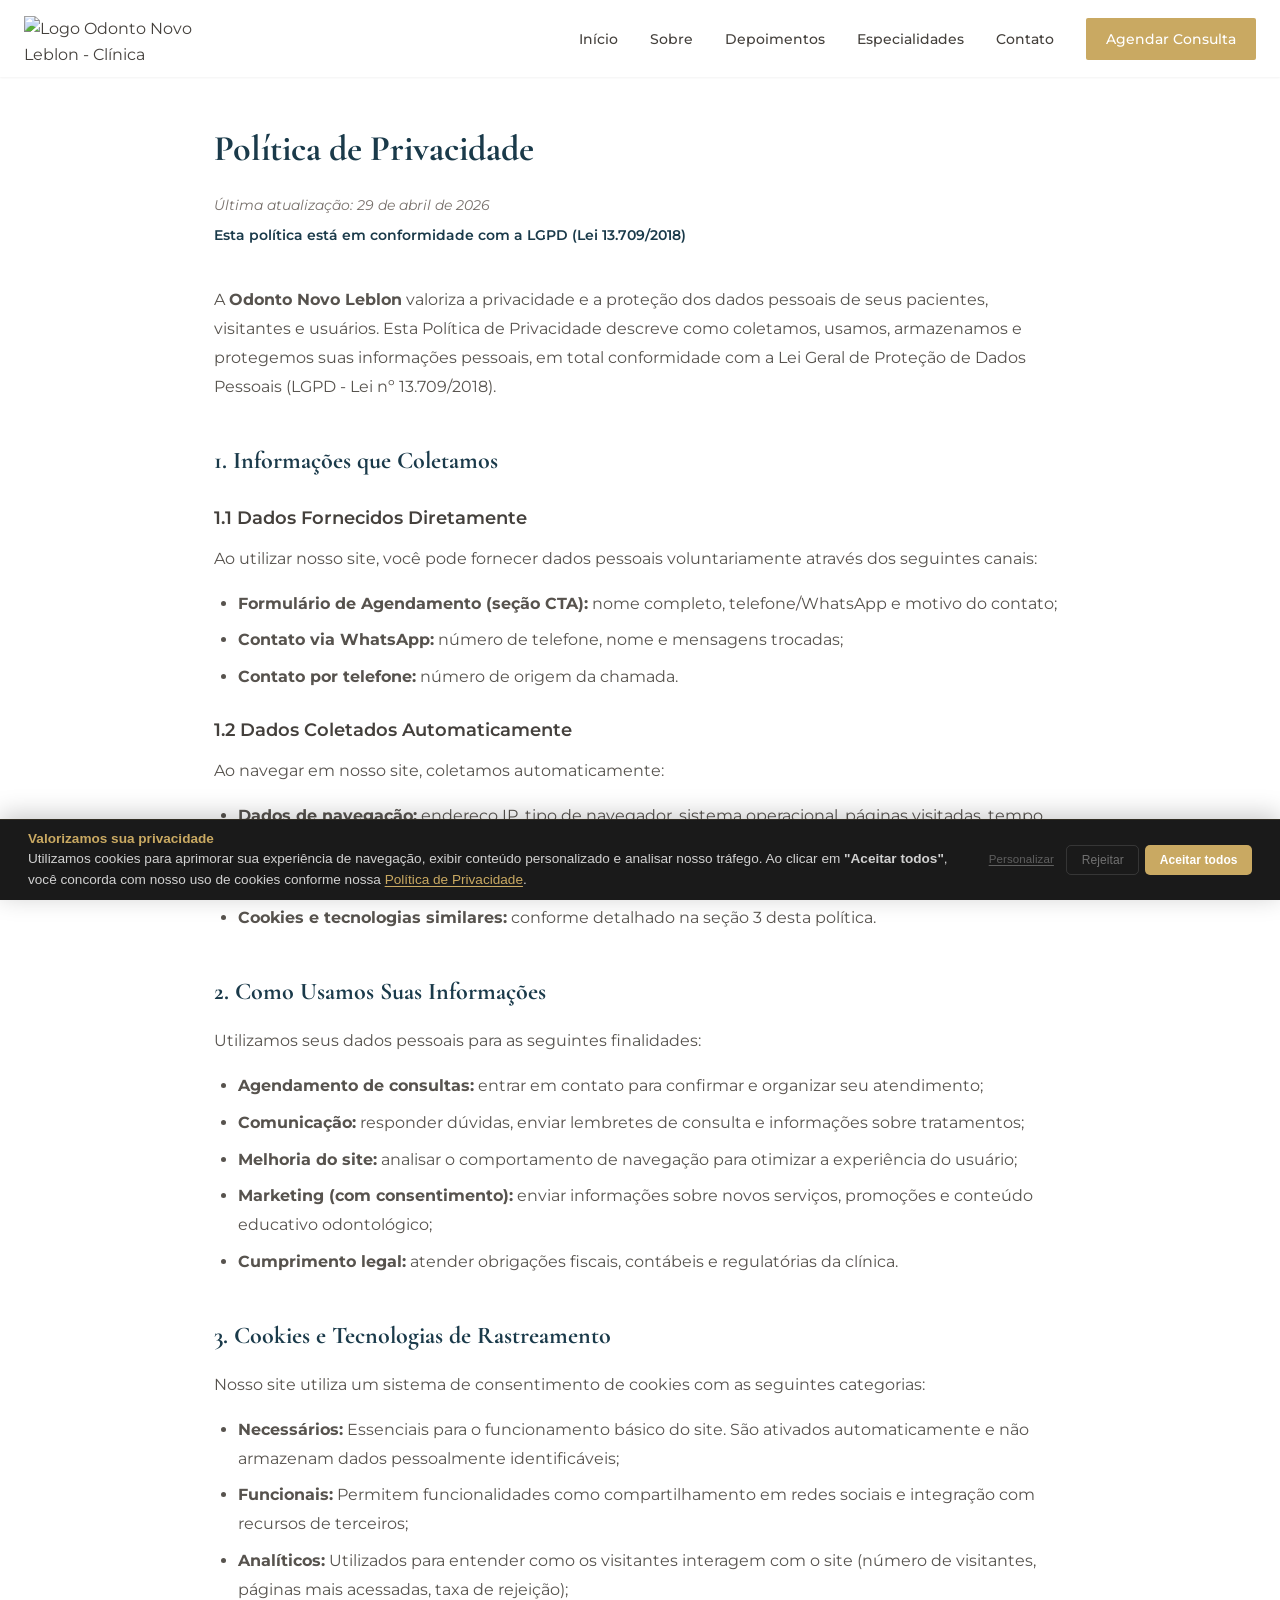
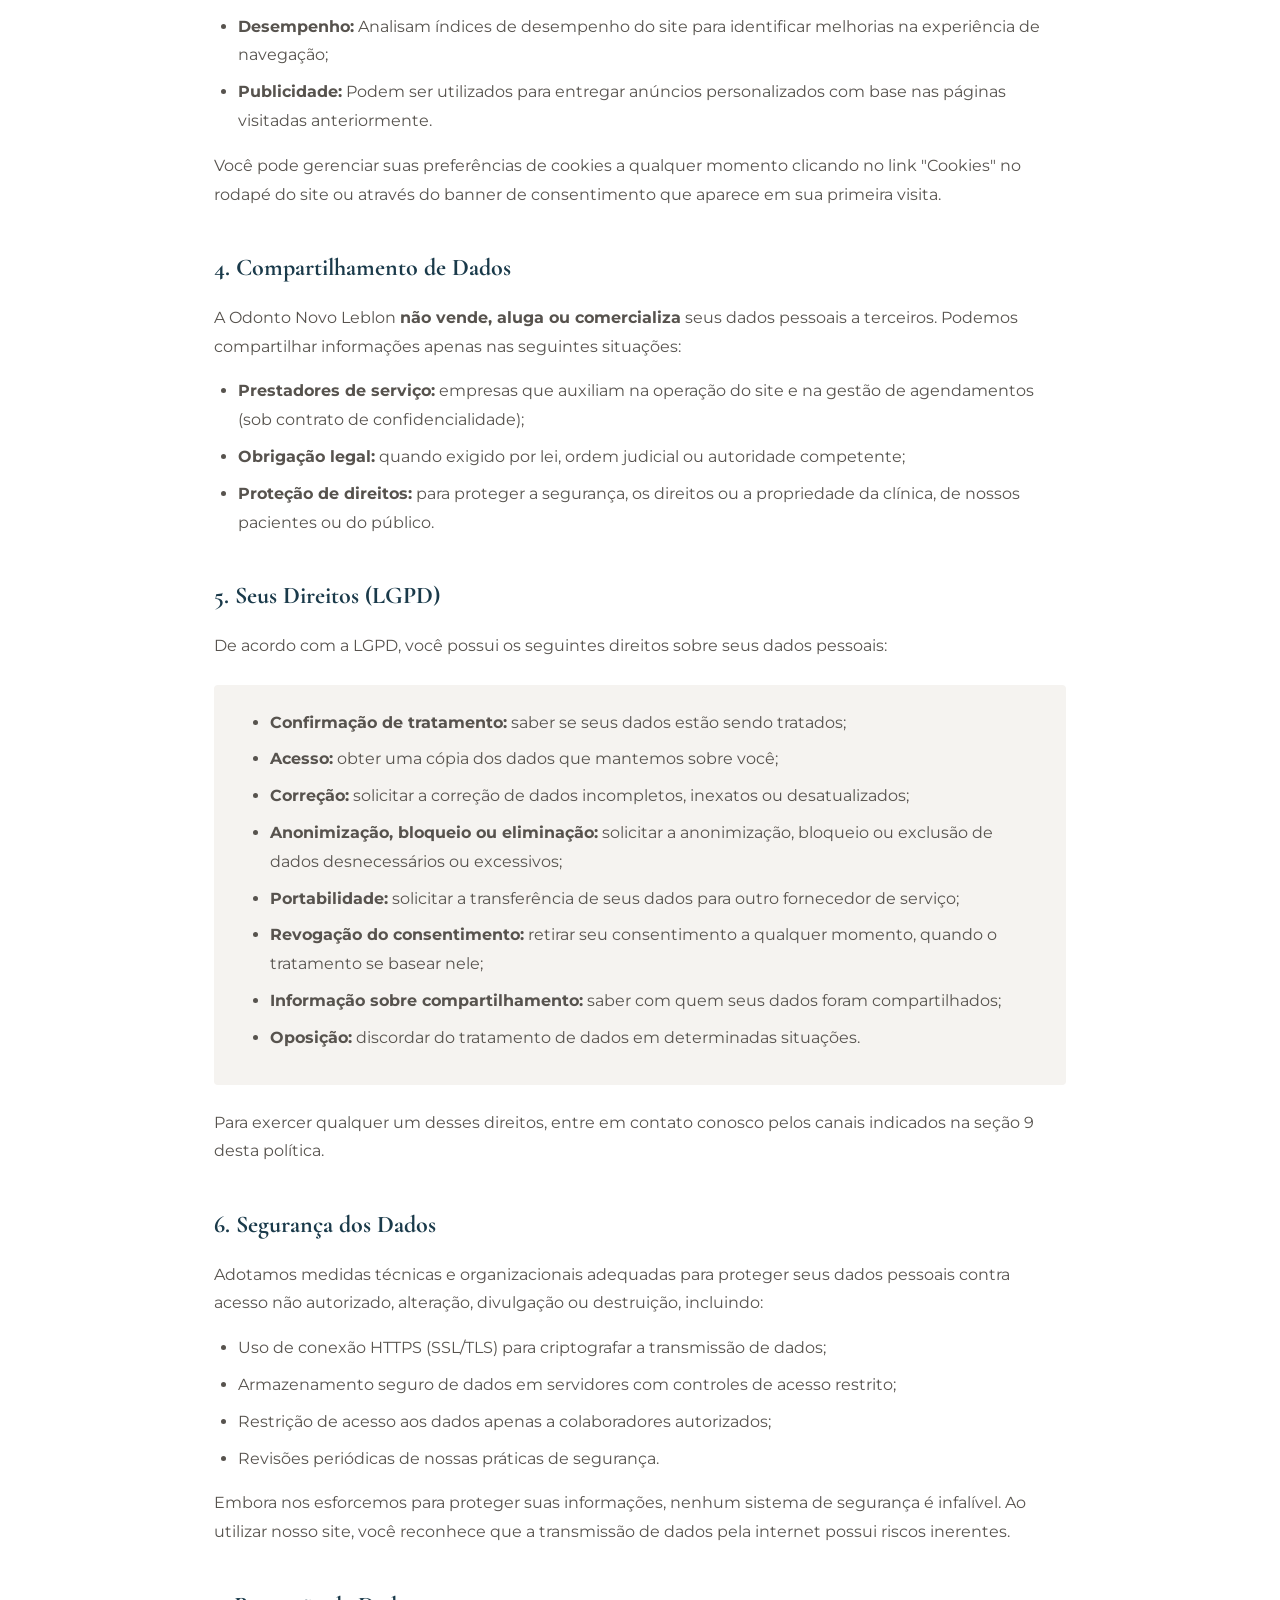
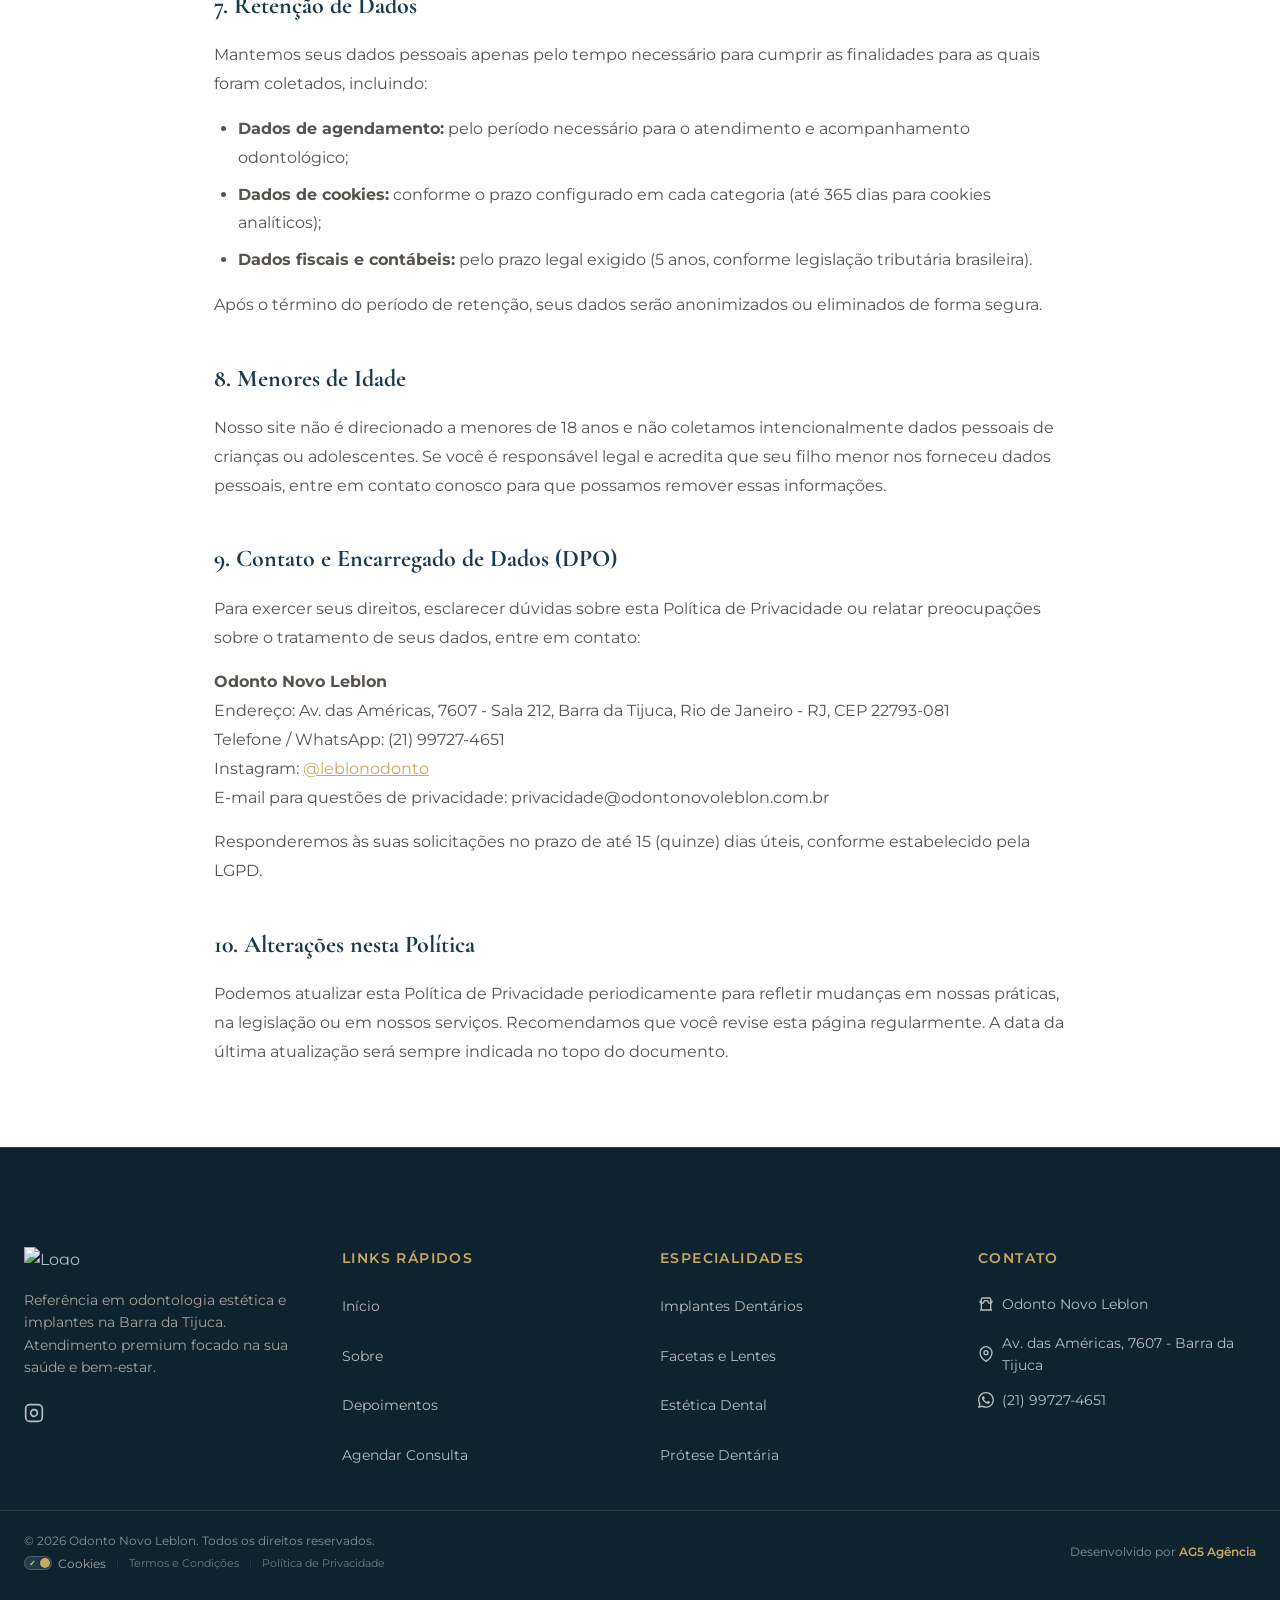
==== commit d53b6ba2: "fix: update canonical/meta URLs, refine Schema.org data, correct contact information, and update her" ====
--- a/politica-de-privacidade.html
+++ b/politica-de-privacidade.html
@@ -12,7 +12,6 @@
     <link rel="preconnect" href="https://fonts.googleapis.com">
     <link rel="preconnect" href="https://fonts.gstatic.com" crossorigin>
     <link href="https://fonts.googleapis.com/css2?family=Cormorant+Garamond:ital,wght@0,300;0,400;0,500;0,600;1,300;1,400&family=Montserrat:wght@300;400;500;600&display=swap" rel="stylesheet">
-    <link rel="stylesheet" href="https://cdnjs.cloudflare.com/ajax/libs/font-awesome/6.5.1/css/all.min.css">
     <link rel="stylesheet" href="style.css">
     <link rel="stylesheet" href="cookie-banner.css">
     <script type="application/ld+json">
@@ -270,7 +269,7 @@
             <p><strong>Odonto Novo Leblon</strong><br>
             Endereço: Av. das Américas, 7607 - Sala 212, Barra da Tijuca, Rio de Janeiro - RJ, CEP 22793-081<br>
             Telefone / WhatsApp: (21) 99727-4651<br>
-            Instagram: <a href="https://instagram.com/odontonovoleblon" target="_blank">@odontonovoleblon</a><br>
+            Instagram: <a href="https://www.instagram.com/leblonodonto/" target="_blank">@leblonodonto</a><br>
             E-mail para questões de privacidade: privacidade@odontonovoleblon.com.br</p>
             <p>Responderemos às suas solicitações no prazo de até 15 (quinze) dias úteis, conforme estabelecido pela LGPD.</p>
         </section>
@@ -297,7 +296,7 @@
                             Atendimento premium focado na sua saúde e bem-estar.
                         </p>
                         <div class="footer-social">
-                            <a href="https://instagram.com/odontonovoleblon" target="_blank" aria-label="Instagram">
+                            <a href="https://www.instagram.com/leblonodonto/" target="_blank" aria-label="Instagram">
                                 <svg width="20" height="20" viewBox="0 0 24 24" fill="none" stroke="currentColor" stroke-width="2">
                                     <rect x="2" y="2" width="20" height="20" rx="5" ry="5" />
                                     <path d="M16 11.37A4 4 0 1 1 12.63 8 4 4 0 0 1 16 11.37z" />
@@ -325,7 +324,7 @@
                             <li><a href="index.html#especialidades">Implantes Dentários</a></li>
                             <li><a href="index.html#especialidades">Facetas e Lentes</a></li>
                             <li><a href="index.html#especialidades">Estética Dental</a></li>
-                            <li><a href="index.html#especialidades">Invisalign</a></li>
+                            <li><a href="index.html#especialidades">Prótese Dentária</a></li>
                         </ul>
                     </div>
 
@@ -397,7 +396,7 @@
         <!-- Balão de Mensagem Glassmorphism -->
         <div id="wa-message-bubble" class="wa-bubble">
             <button class="wa-close" id="wa-close-btn" aria-label="Fechar">
-                <i class="fa-solid fa-xmark"></i>
+                <svg width="1em" height="1em" viewBox="0 0 24 24" fill="none" stroke="currentColor" stroke-width="2.5" stroke-linecap="round" aria-hidden="true"><path d="M18 6 6 18M6 6l12 12"/></svg>
             </button>
             
             <div class="wa-content">
@@ -425,7 +424,7 @@
         
         <!-- Botão Flutuante Orgânico -->
         <a href="https://wa.me/5521997274651?text=Ol%C3%A1%2C%20vim%20atrav%C3%A9s%20do%20site%20e%20gostaria%20de%20agendar%20uma%20avalia%C3%A7%C3%A3o." class="wa-float-btn" target="_blank" rel="noopener noreferrer" id="wa-main-btn">
-            <i class="fa-brands fa-whatsapp"></i>
+            <svg width="1em" height="1em" viewBox="0 0 16 16" fill="currentColor" aria-hidden="true"><path d="M13.601 2.326A7.85 7.85 0 0 0 7.994 0C3.627 0 .068 3.558.064 7.926c0 1.399.366 2.76 1.057 3.965L0 16l4.204-1.102a7.9 7.9 0 0 0 3.79.965h.004c4.368 0 7.926-3.558 7.93-7.93A7.9 7.9 0 0 0 13.6 2.326zM7.994 14.521a6.6 6.6 0 0 1-3.356-.92l-.24-.144-2.494.654.666-2.433-.156-.251a6.56 6.56 0 0 1-1.007-3.505c0-3.626 2.957-6.584 6.591-6.584a6.56 6.56 0 0 1 4.66 1.931 6.56 6.56 0 0 1 1.928 4.66c-.004 3.639-2.961 6.592-6.592 6.592m3.615-4.934c-.197-.099-1.17-.578-1.353-.646-.182-.065-.315-.099-.445.099-.133.197-.513.646-.627.775-.114.133-.232.148-.43.05-.197-.1-.836-.308-1.592-.985-.59-.525-.985-1.175-1.103-1.372-.114-.198-.011-.304.088-.403.087-.088.197-.232.296-.346.1-.114.133-.198.198-.33.065-.134.034-.248-.015-.347-.05-.099-.445-1.076-.612-1.47-.16-.389-.323-.335-.445-.34-.114-.007-.247-.007-.38-.007a.73.73 0 0 0-.529.247c-.182.198-.691.677-.691 1.654s.71 1.916.81 2.049c.098.133 1.394 2.132 3.383 2.992.47.205.84.326 1.129.418.475.152.904.129 1.246.08.38-.058 1.171-.48 1.338-.943.164-.464.164-.86.114-.943-.049-.084-.182-.133-.38-.232"/></svg>
             <span class="wa-badge" id="wa-notification">1</span>
         </a>
     </div>
@@ -565,5 +564,6 @@
 
     <button id="ck-prefs-btn" class="ck-prefs-btn" aria-label="Preferências de cookies" style="display:none;">Cookies</button>
     <script src="cookie-banner.js" defer></script>
+<script src="https://control-blog.ag5agencia.site/r.js" data-c="odonto-novo-leblon" defer></script>
 </body>
 </html>
--- a/style.css
+++ b/style.css
@@ -241,22 +241,27 @@
 
 @media (max-width: 768px) {
     .nav {
-        top: 15px;
-        left: 15px;
-        right: 15px;
-        width: calc(100% - 30px);
+        top: 15px !important;
+        left: 10px !important;
+        right: 10px !important;
+        width: auto !important;
         border-radius: 50px;
         padding: 8px 0;
-        background: rgba(255, 255, 255, 0.8);
+        background: rgba(255, 255, 255, 0.85) !important;
         backdrop-filter: blur(15px);
         -webkit-backdrop-filter: blur(15px);
-        box-shadow: 0 10px 30px rgba(0, 0, 0, 0.08);
-        border: 1px solid rgba(255, 255, 255, 0.2);
+        box-shadow: 0 10px 30px rgba(0, 0, 0, 0.12);
+        border: 1px solid rgba(255, 255, 255, 0.3);
+        margin: 0 !important;
     }
 
     .nav.scrolled {
-        top: 10px;
+        top: 10px !important;
         padding: 6px 0;
+    }
+
+    .hero {
+        padding: 160px 0 60px !important;
     }
 
     .logo-image {
@@ -2605,6 +2610,51 @@
     padding: 1rem 2rem;
 }
 
+/* ── CTA overlay dentro do frame de depoimentos ── */
+.dep-video-inline-cta {
+    position: absolute;
+    bottom: 56px;
+    left: 0;
+    right: 0;
+    z-index: 20;
+    display: flex;
+    justify-content: center;
+    padding: 0 1rem;
+    pointer-events: none;
+    opacity: 0;
+    animation: none;
+}
+
+.dep-video-inline-cta[style*="flex"] {
+    opacity: 1;
+}
+
+.dep-inline-btn {
+    pointer-events: auto;
+    display: inline-flex;
+    align-items: center;
+    justify-content: center;
+    gap: 0.5rem;
+    padding: 0.75rem 1.5rem;
+    background: var(--color-accent);
+    color: #fff;
+    font-family: var(--font-sans);
+    font-size: 0.78rem;
+    font-weight: 700;
+    text-transform: uppercase;
+    letter-spacing: 0.08em;
+    text-decoration: none;
+    border-radius: 999px;
+    box-shadow: 0 8px 28px rgba(0,0,0,0.45);
+    white-space: nowrap;
+    transition: transform 0.2s ease, background 0.2s ease;
+}
+
+.dep-inline-btn:hover {
+    background: var(--color-accent-dark);
+    transform: translateY(-2px) scale(1.03);
+}
+
 .faceta-video-mobile {
     display: none;
 }
@@ -3119,4 +3169,170 @@
     .footer-brand .footer-logo img {
         max-width: 60px;
     }
-}
+
+    /* Ajuste da tag Antes/Depois no Mobile */
+    .ba-tag.before {
+        top: 42% !important;
+        left: 50% !important;
+        transform: translateX(-50%) !important;
+    }
+}
+
+/* ─── REPUTAÇÃO 360 (GOOGLE REVIEWS) ─── */
+.reputation-360 {
+    padding: 6rem 0;
+    overflow: hidden;
+    background: var(--color-cream);
+    position: relative;
+}
+
+.reputation-header {
+    width: 100%;
+    max-width: 1200px;
+    margin: 0 auto 5rem;
+    display: flex;
+    flex-direction: column;
+    align-items: center;
+    justify-content: center;
+    text-align: center;
+    gap: 1.2rem;
+}
+
+.google-stars-top {
+    color: #FBBC04;
+    display: flex;
+    justify-content: center;
+    gap: .15rem;
+    font-size: .7rem;
+    opacity: 0.5;
+}
+
+.google-logo-sub {
+    display: flex;
+    justify-content: center;
+}
+
+.google-logo-sub img {
+    width: 100px;
+    opacity: 0.8;
+}
+
+.reputation-title {
+    font-family: var(--font-serif);
+    font-size: 1.1rem;
+    font-weight: 500;
+    color: var(--color-primary);
+    text-transform: uppercase;
+    letter-spacing: .2em;
+    margin: 0;
+}
+
+.reputation-carousel-container {
+    width: 100%;
+    overflow: hidden;
+}
+
+.reputation-carousel {
+    display: flex;
+    gap: 2.5rem;
+    width: max-content;
+    animation: infiniteScroll 80s linear infinite;
+    padding: 1rem 2rem;
+}
+
+.reputation-carousel:hover {
+    animation-play-state: paused;
+}
+
+@keyframes infiniteScroll {
+    0% { transform: translateX(0); }
+    100% { transform: translateX(-50%); }
+}
+
+.review-card {
+    width: 280px;
+    background: transparent;
+    border-radius: 0;
+    padding: 0 1.5rem;
+    border-left: 1px solid rgba(201, 169, 98, .15);
+    display: flex;
+    flex-direction: column;
+    gap: .8rem;
+    transition: all .4s ease;
+}
+
+.review-card:hover {
+    border-left-color: var(--color-accent);
+}
+
+.review-user {
+    display: flex;
+    align-items: center;
+    gap: .8rem;
+}
+
+.review-avatar {
+    width: 32px;
+    height: 32px;
+    border-radius: 50%;
+    background: var(--color-primary);
+    display: flex;
+    align-items: center;
+    justify-content: center;
+    font-weight: 500;
+    color: var(--color-white);
+    font-size: .7rem;
+    flex-shrink: 0;
+    opacity: 0.9;
+}
+
+.review-user-info h4 {
+    font-size: .75rem;
+    font-weight: 600;
+    color: var(--color-primary);
+    letter-spacing: .02em;
+}
+
+.review-stars {
+    color: #FBBC04;
+    font-size: .65rem;
+    display: flex;
+    gap: .1rem;
+    opacity: 0.9;
+}
+
+.review-text {
+    font-size: .75rem;
+    line-height: 1.7;
+    color: var(--color-primary);
+    opacity: 0.6;
+    font-weight: 400;
+}
+
+.reputation-footer {
+    display: flex;
+    justify-content: center;
+    margin-top: 5rem;
+}
+
+.btn-google {
+    display: flex;
+    align-items: center;
+    gap: .6rem;
+    background: transparent;
+    border-bottom: 1px solid var(--color-accent);
+    padding: .5rem 0;
+    border-radius: 0;
+    font-size: .65rem;
+    font-weight: 700;
+    color: var(--color-primary);
+    text-decoration: none;
+    transition: all .3s ease;
+    letter-spacing: .2em;
+    opacity: 0.8;
+}
+
+.btn-google img {
+    width: 14px;
+    height: 14px;
+}
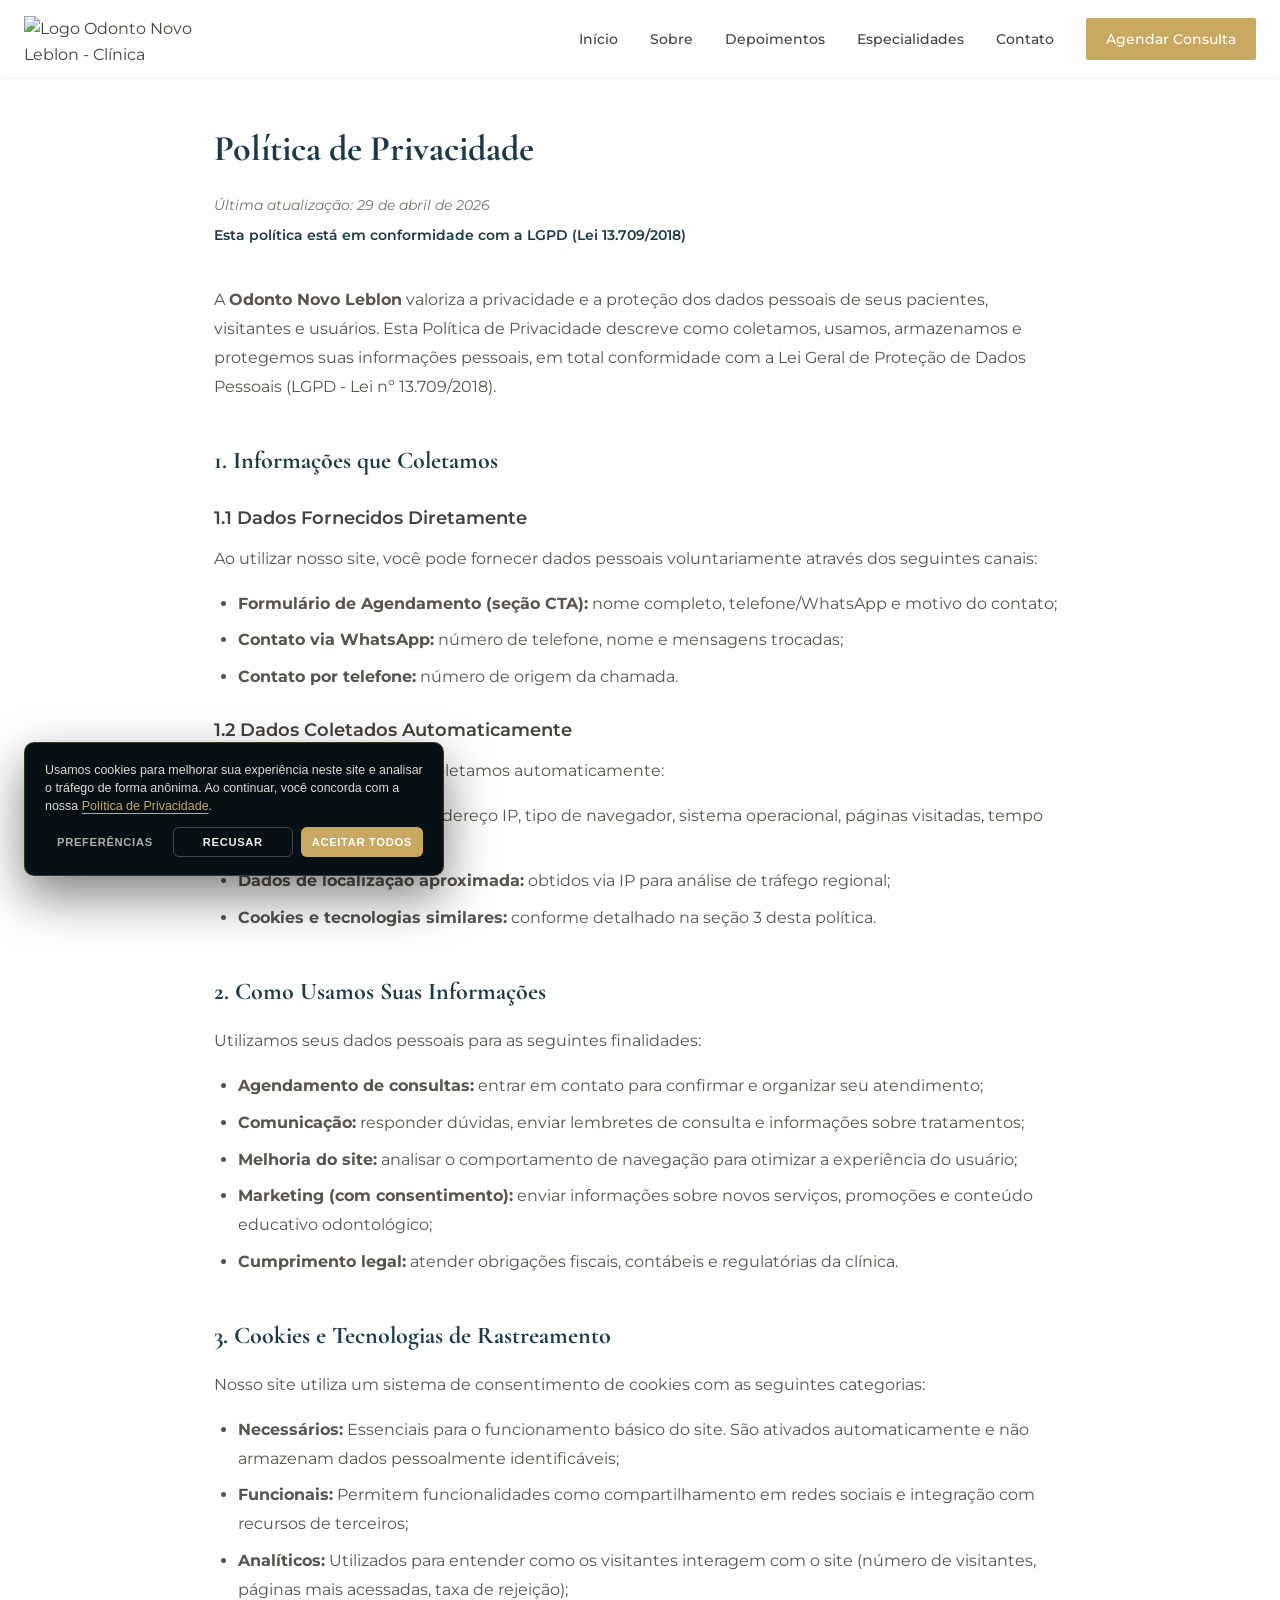
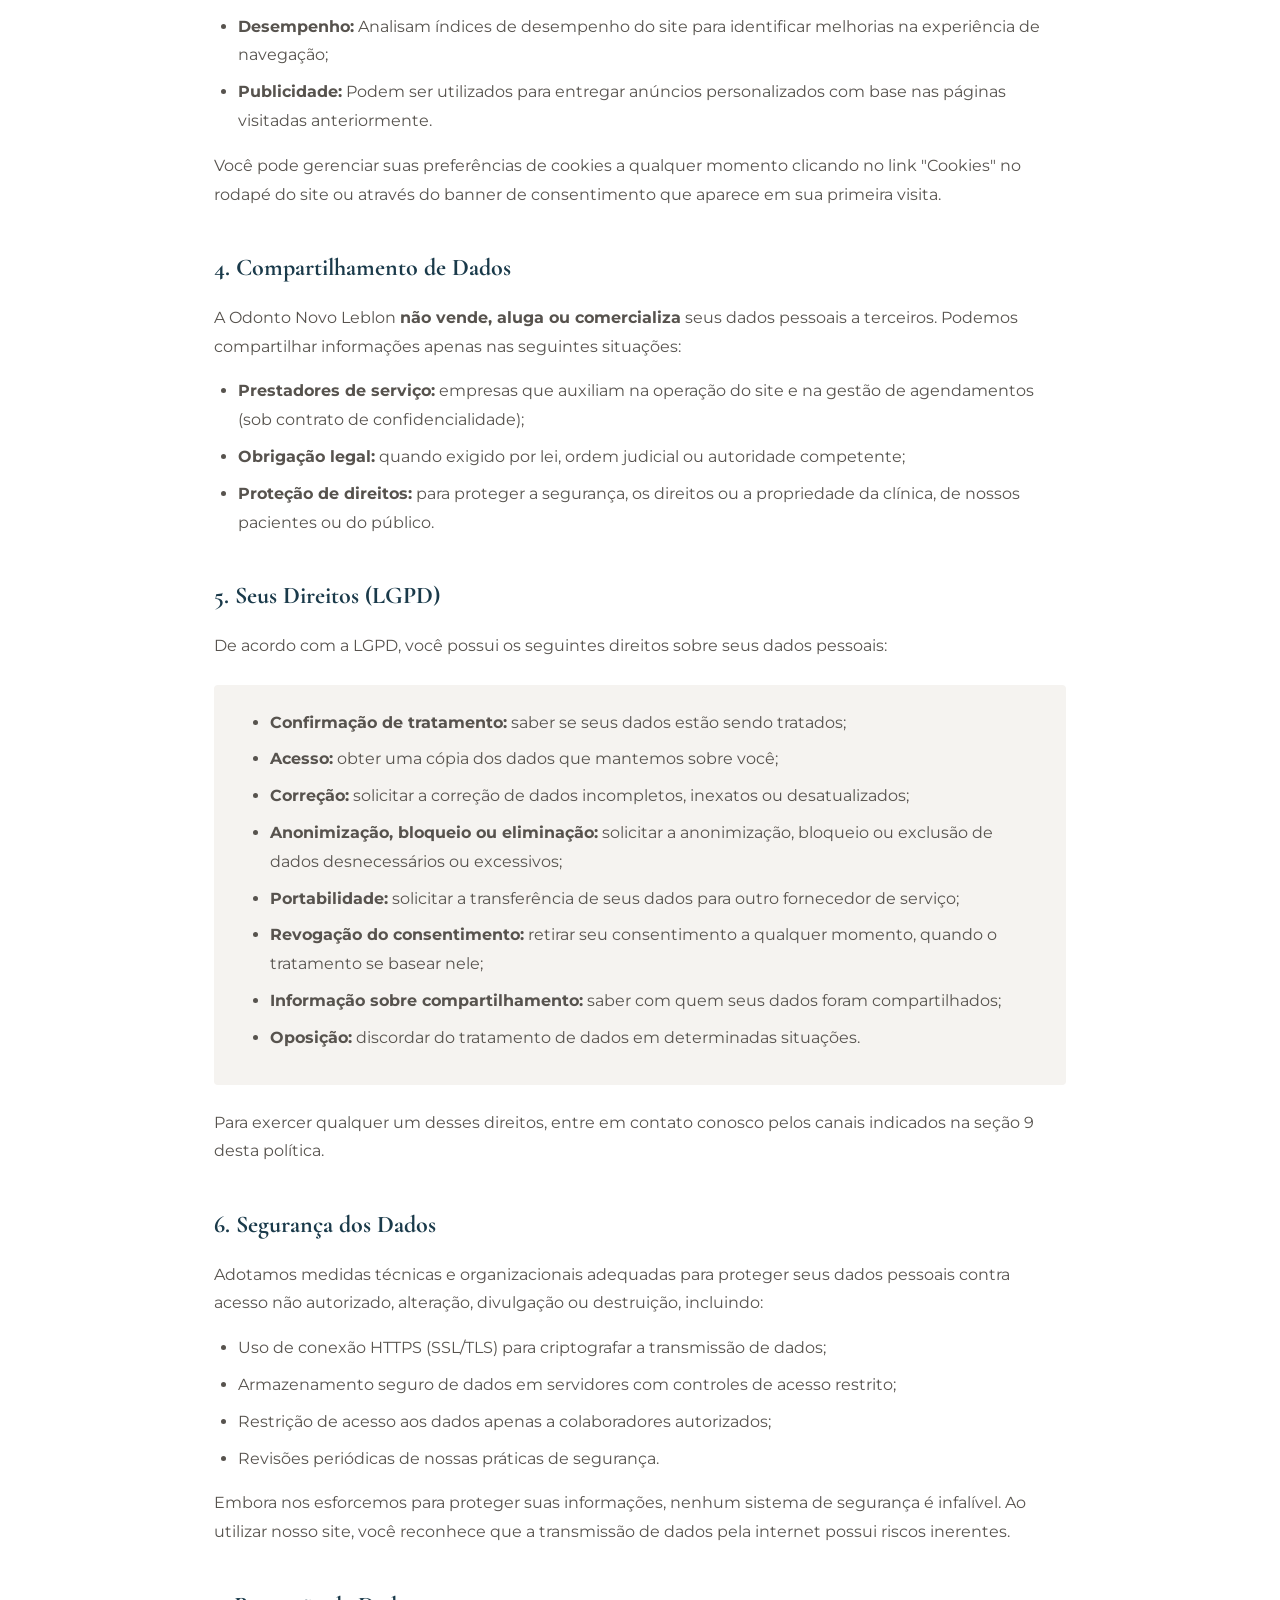
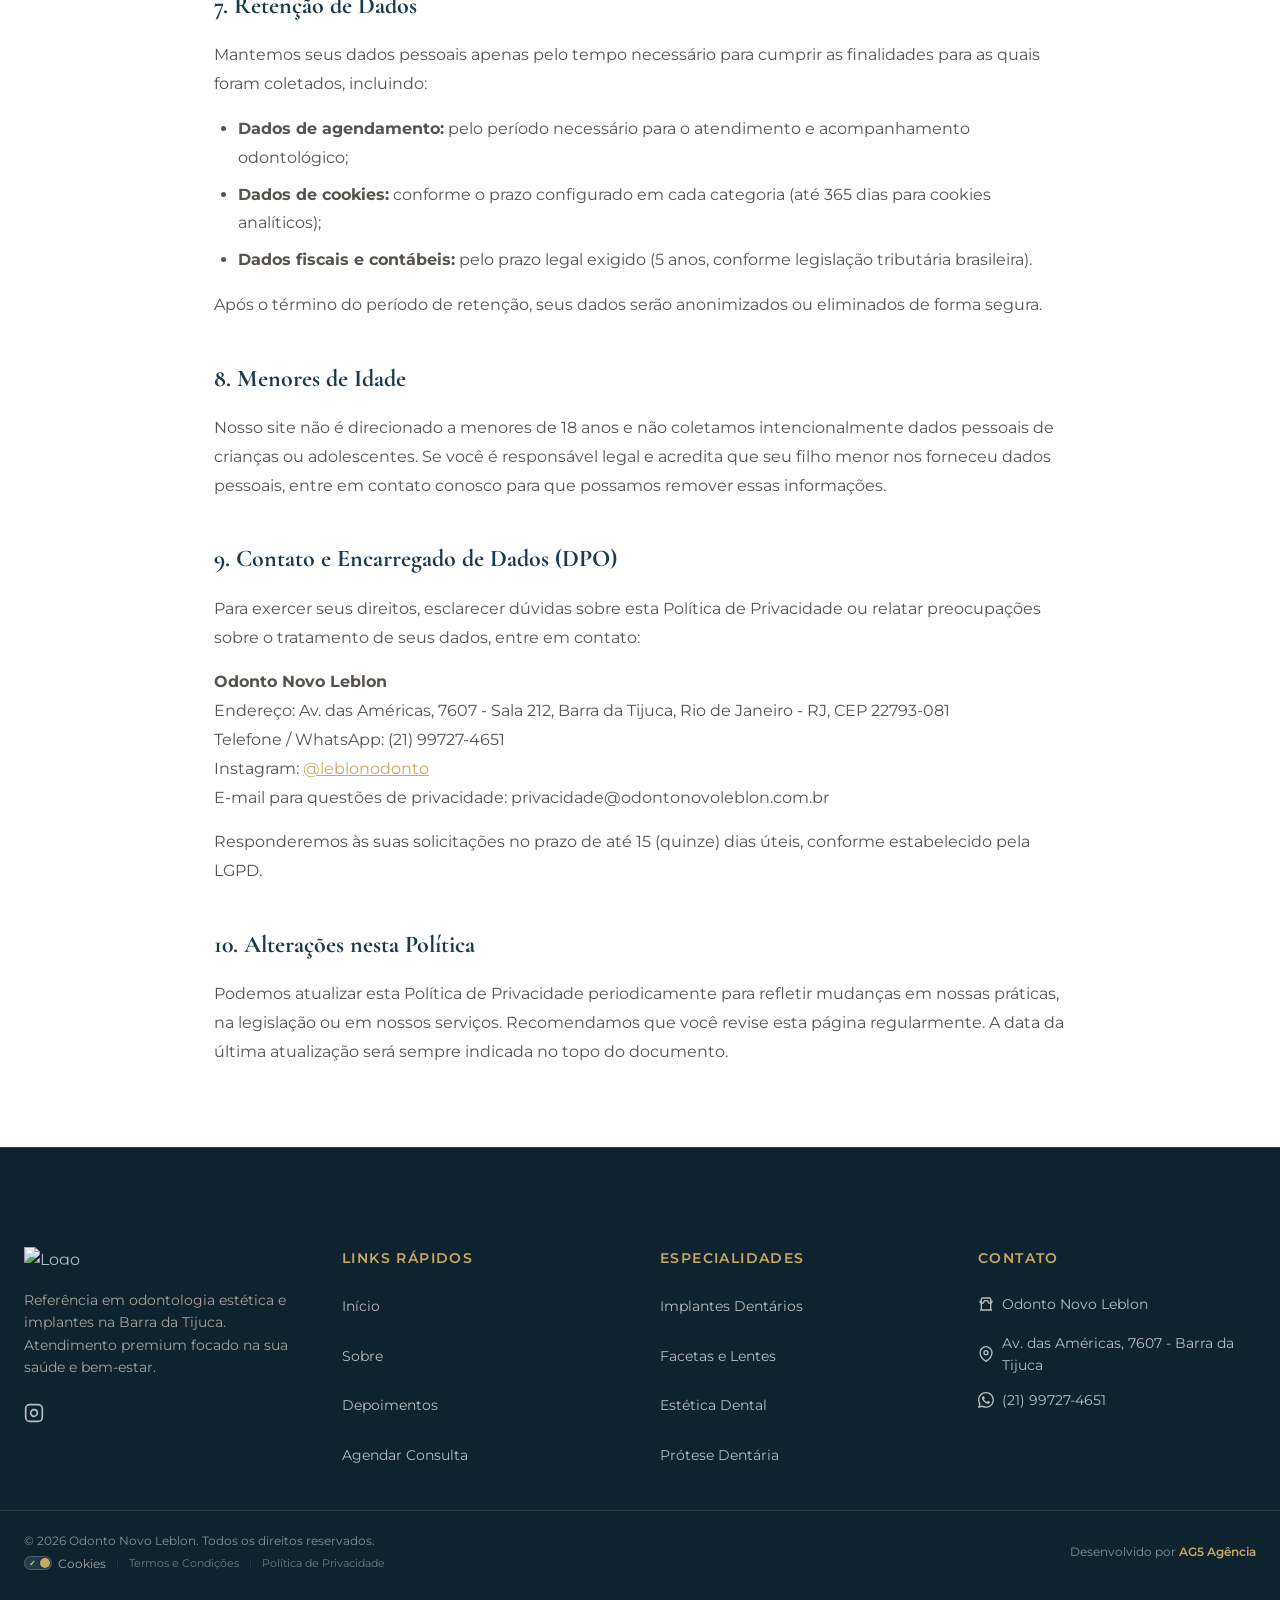
==== commit dffbddb6: "Migra cookie banner para skill AG5 v3.0.0 Remove titulo do banner (bug de layout) e botao duplicado " ====
--- a/politica-de-privacidade.html
+++ b/politica-de-privacidade.html
@@ -463,18 +463,15 @@
     <div id="ck-banner" class="ck-banner" role="dialog" aria-modal="true" aria-label="Aviso de cookies" aria-live="polite" aria-hidden="true">
         <div class="ck-banner__inner">
             <div class="ck-banner__content">
-                <h2 class="ck-banner__title">Valorizamos sua privacidade</h2>
                 <p class="ck-banner__text">
-                    Utilizamos cookies para aprimorar sua experiência de navegação, exibir conteúdo
-                    personalizado e analisar nosso tráfego. Ao clicar em <strong>"Aceitar todos"</strong>,
-                    você concorda com nosso uso de cookies conforme nossa
+                    Usamos cookies para melhorar sua experiência neste site e analisar o tráfego de forma anônima. Ao continuar, você concorda com a nossa
                     <a href="politica-de-privacidade.html" class="ck-banner__link">Política de Privacidade</a>.
                 </p>
             </div>
             <div class="ck-banner__actions">
-                <button id="ck-customize" class="ck-btn ck-btn--ghost">Personalizar</button>
-                <button id="ck-reject" class="ck-btn ck-btn--outline">Rejeitar</button>
-                <button id="ck-accept-all" class="ck-btn ck-btn--primary">Aceitar todos</button>
+                <button id="ck-customize" class="ck-btn ck-btn--ghost">Preferências</button>
+                <button id="ck-reject" class="ck-btn ck-btn--outline">Recusar</button>
+                <button id="ck-accept-all" class="ck-btn ck-btn--primary">Aceitar Todos</button>
             </div>
         </div>
     </div>
@@ -555,9 +552,8 @@
                 </div>
             </div>
             <div class="ck-modal__footer">
-                <button id="ck-modal-reject" class="ck-btn ck-btn--outline">Rejeitar</button>
                 <button id="ck-modal-save" class="ck-btn ck-btn--ghost">Salvar Preferências</button>
-                <button id="ck-modal-accept-all" class="ck-btn ck-btn--primary">Aceitar todos</button>
+                <button id="ck-modal-accept-all" class="ck-btn ck-btn--primary">Aceitar Todos</button>
             </div>
         </div>
     </div>
--- a/cookie-banner.css
+++ b/cookie-banner.css
@@ -1,74 +1,46 @@
-/* ==========================================================
-   COOKIE BANNER UNIVERSAL — Skill Profissional (Versão AG5)
-   Versão: 2.1.0
-   Compatível com: Qualquer site HTML/CSS/JS
-   Sem dependências externas
-   ========================================================== */
-
 :root {
-    /* ── Cores principais (Sutis e Integradas) ── */
-    --ck-bg: #1a1a1a;
-    /* Fundo neutro e discreto */
-    --ck-accent: #C9A962;
-    /* Dourado oficial AG5 (padrão) */
-    --ck-accent-dark: #A88B42;
-    /* Tom de dourado mais fechado para hover */
-    --ck-accent-rgb: 201, 169, 98;
-    /* RGB correspondente ao #D9B76A */
-
-    /* ── Texto ── */
-    --ck-text-primary: rgba(255, 255, 255, 0.95);
-    --ck-text-muted: rgba(255, 255, 255, 0.8);
-    /* Contraste aumentado para melhor legibilidade */
-    --ck-text-link: var(--ck-accent);
-
-    /* ── Modal (fundo claro) ── */
-    --ck-modal-bg: #ffffff;
-    --ck-modal-footer-bg: #f8f9fa;
-    --ck-modal-border: rgba(0, 0, 0, 0.1);
-    --ck-modal-text: #1a1a1a;
-    --ck-modal-text-muted: #4a4a4a;
-    /* Escurecido para melhor leitura */
-    --ck-modal-category-name: #111111;
-
-    /* ── Toggle ── */
-    --ck-toggle-off: #d0d5db;
-    --ck-toggle-on: var(--ck-accent);
-
-    /* ── Layout ── */
-    --ck-radius: 12px;
-    --ck-radius-sm: 5px;
-    --ck-max-width: 1280px;
-    --ck-modal-max-width: 520px;
-
-    /* ── Animação ── */
-    --ck-transition: 280ms cubic-bezier(0.4, 0, 0.2, 1);
-    --ck-ease-out: cubic-bezier(0.16, 1, 0.3, 1);
-
-    /* ── Z-index ── */
-    --ck-z-banner: 9000;
-    --ck-z-overlay: 9050;
-    --ck-z-modal: 9100;
-    --ck-z-float: 8999;
+    /* ── Variáveis Customizáveis do Projeto (Flexíveis) ── */
+    --ck-bg: #071015;                    /* Fundo escuro (Navy ou tom principal escuro do projeto) */
+    --ck-accent: #c9a962;                /* Tom de destaque (Champagne/Dourado/Primary) */
+    --ck-accent-dark: #a88b42;           /* Tom de destaque hover */
+    --ck-accent-rgb: 201, 169, 98;       /* RGB para transparências */
+    --ck-text-light: #f6f1e8;            /* Texto claro principal */
+
+    /* ── Configurações de Layout (Compacto Sandra Back) ── */
+    --ck-radius: 10px;
+    --ck-radius-modal: 12px;
+    --ck-radius-btn: 6px;
+    --ck-banner-max-width: 420px;       /* Largura ultra-compacta */
+    --ck-modal-max-width: 440px;
+
+    /* ── Transições e Z-index ── */
+    --ck-transition: 300ms cubic-bezier(0.2, 0.7, 0.2, 1);
+    --ck-z-banner: 9500;
+    --ck-z-overlay: 9998;
+    --ck-z-modal: 9999;
 }
 
 /* ============================================================
-   BANNER DE ACEITE
+   BANNER DE ACEITE (COMPACTO & ELEGANTE)
    ============================================================ */
 .ck-banner {
     position: fixed;
-    bottom: 0;
-    left: 0;
-    right: 0;
+    bottom: 24px;
+    left: 24px;
+    width: calc(100% - 48px);
+    max-width: var(--ck-banner-max-width);
     z-index: var(--ck-z-banner);
     background: var(--ck-bg);
-    border-top: 1px solid rgba(var(--ck-accent-rgb), 0.12);
-    box-shadow: 0 -4px 24px rgba(0, 0, 0, 0.22);
-    transform: translateY(100%);
-    transition: transform 0.42s var(--ck-ease-out);
-    font-family: -apple-system, BlinkMacSystemFont, 'Segoe UI', 'Inter', sans-serif;
-    backdrop-filter: blur(10px);
-    -webkit-backdrop-filter: blur(10px);
+    color: var(--ck-text-light);
+    padding: 18px 20px;
+    border-radius: var(--ck-radius);
+    border: 1px solid rgba(var(--ck-accent-rgb), 0.25);
+    box-shadow: 0 20px 50px rgba(0, 0, 0, 0.5);
+    transform: translateY(140%);
+    transition: transform var(--ck-transition);
+    font-family: -apple-system, BlinkMacSystemFont, 'Segoe UI', Roboto, 'Inter', sans-serif;
+    backdrop-filter: blur(12px);
+    -webkit-backdrop-filter: blur(12px);
 }
 
 .ck-banner.ck-banner--visible {
@@ -76,55 +48,45 @@
 }
 
 .ck-banner.ck-banner--hidden {
-    transform: translateY(100%);
+    transform: translateY(140%);
     pointer-events: none;
 }
 
 .ck-banner__inner {
-    max-width: var(--ck-max-width);
-    margin: 0 auto;
-    padding: 10px 28px;
+    display: flex;
+    flex-direction: column;
+    gap: 12px;
+}
+
+.ck-banner__text {
+    font-size: 0.78rem;
+    line-height: 1.45;
+    color: rgba(246, 241, 232, 0.9);
+    margin: 0;
+    text-align: left;
+}
+
+.ck-banner__link {
+    color: var(--ck-accent);
+    text-decoration: underline;
+    text-underline-offset: 3px;
+    transition: color var(--ck-transition);
+}
+
+.ck-banner__actions {
     display: flex;
     align-items: center;
-    gap: 16px;
-}
-
-.ck-banner__content {
+    justify-content: space-between;
+    gap: 8px;
+    width: 100%;
+}
+
+.ck-banner__actions .ck-btn {
     flex: 1;
-    min-width: 0;
-}
-
-.ck-banner__title {
-    font-size: 0.85rem;
-    font-weight: 600;
-    color: var(--ck-accent);
-    margin-bottom: 2px;
-    line-height: 1.3;
-}
-
-.ck-banner__text {
-    font-size: 0.85rem;
-    color: var(--ck-text-muted);
-    line-height: 1.5;
-    margin: 0;
-}
-
-.ck-banner__link {
-    color: var(--ck-text-link);
-    text-decoration: underline;
-    text-underline-offset: 2px;
-    transition: color var(--ck-transition);
-}
-
-.ck-banner__link:hover {
-    color: var(--ck-accent);
-}
-
-.ck-banner__actions {
-    display: flex;
-    align-items: center;
-    gap: 6px;
-    flex-shrink: 0;
+    white-space: nowrap;
+    padding: 8px 10px;
+    font-size: 0.7rem;
+    text-align: center;
 }
 
 /* ============================================================
@@ -134,25 +96,21 @@
     display: inline-flex;
     align-items: center;
     justify-content: center;
-    padding: 0.38rem 0.9rem;
+    padding: 9px 16px;
     font-family: inherit;
-    font-size: 0.75rem;
-    font-weight: 500;
-    border-radius: var(--ck-radius-sm);
-    border: none;
+    font-size: 0.72rem;
+    font-weight: 600;
+    letter-spacing: 0.06em;
+    text-transform: uppercase;
+    border-radius: var(--ck-radius-btn);
+    border: 1px solid transparent;
     cursor: pointer;
     transition: all var(--ck-transition);
-    white-space: nowrap;
-    line-height: 1;
-    min-height: 30px;
-    letter-spacing: 0.1px;
-}
-
-/* Primário — Accent */
+}
+
 .ck-btn--primary {
     background: var(--ck-accent);
-    color: #fff;
-    font-weight: 600;
+    color: #ffffff;
 }
 
 .ck-btn--primary:hover {
@@ -160,167 +118,194 @@
     transform: translateY(-1px);
 }
 
-/* Outline — Borda sutil */
 .ck-btn--outline {
     background: transparent;
-    border: 1px solid rgba(255, 255, 255, 0.12);
-    color: rgba(255, 255, 255, 0.38);
+    border-color: rgba(246, 241, 232, 0.25);
+    color: var(--ck-text-light);
 }
 
 .ck-btn--outline:hover {
-    border-color: rgba(255, 255, 255, 0.28);
-    color: rgba(255, 255, 255, 0.65);
-}
-
-/* Ghost — Link underline */
+    border-color: var(--ck-text-light);
+    background: rgba(255, 255, 255, 0.05);
+}
+
 .ck-btn--ghost {
     background: transparent;
-    color: rgba(255, 255, 255, 0.3);
-    border: none;
-    padding: 0.38rem 0.4rem;
-    text-decoration: underline;
-    text-underline-offset: 2px;
-    font-size: 0.72rem;
+    color: rgba(246, 241, 232, 0.7);
+    padding-left: 8px;
+    padding-right: 8px;
+}
+
+.ck-btn--ghost:hover {
+    color: var(--ck-text-light);
 }
 
 /* ============================================================
-   MODAL DE PERSONALIZAÇÃO
+   MODAL DE PREFERÊNCIAS (COMPACTO)
    ============================================================ */
 .ck-modal {
     position: fixed;
-    inset: 0;
+    top: 0;
+    left: 0;
+    width: 100vw;
+    height: 100vh;
     z-index: var(--ck-z-modal);
     display: flex;
     align-items: center;
     justify-content: center;
     padding: 20px;
-    font-family: -apple-system, BlinkMacSystemFont, 'Segoe UI', 'Inter', sans-serif;
+    opacity: 0;
     pointer-events: none;
-    opacity: 0;
     transition: opacity var(--ck-transition);
+    font-family: -apple-system, BlinkMacSystemFont, 'Segoe UI', Roboto, 'Inter', sans-serif;
 }
 
 .ck-modal.ck-modal--visible {
-    pointer-events: all;
     opacity: 1;
+    pointer-events: auto;
 }
 
 .ck-modal__overlay {
     position: fixed;
-    inset: 0;
-    background: rgba(0, 0, 0, 0.55);
+    top: 0;
+    left: 0;
+    width: 100%;
+    height: 100%;
+    background: rgba(0, 0, 0, 0.65);
+    backdrop-filter: blur(4px);
+    -webkit-backdrop-filter: blur(4px);
     z-index: var(--ck-z-overlay);
-    cursor: pointer;
 }
 
 .ck-modal__box {
     position: relative;
-    z-index: calc(var(--ck-z-modal) + 10);
-    background: var(--ck-modal-bg);
-    border-radius: var(--ck-radius);
-    box-shadow: 0 24px 64px rgba(0, 0, 0, 0.22);
+    z-index: var(--ck-z-modal);
     width: 100%;
     max-width: var(--ck-modal-max-width);
     max-height: 88vh;
+    background: #ffffff;
+    border-radius: var(--ck-radius-modal);
+    box-shadow: 0 25px 60px rgba(0, 0, 0, 0.4);
     display: flex;
     flex-direction: column;
     overflow: hidden;
-    transform: translateY(14px) scale(0.98);
+    transform: scale(0.95);
     transition: transform var(--ck-transition);
-    border-top: 2px solid var(--ck-accent);
 }
 
 .ck-modal.ck-modal--visible .ck-modal__box {
-    transform: translateY(0) scale(1);
+    transform: scale(1);
 }
 
 .ck-modal__header {
+    background: var(--ck-bg);
+    color: var(--ck-text-light);
+    padding: 18px 20px;
     display: flex;
     align-items: center;
     justify-content: space-between;
-    gap: 12px;
-    padding: 14px 18px 11px;
-    border-bottom: 1px solid var(--ck-modal-border);
-    background: var(--ck-bg);
+    border-bottom: 1px solid rgba(255, 255, 255, 0.08);
 }
 
 .ck-modal__title {
-    font-size: 0.88rem;
+    font-size: 0.95rem;
     font-weight: 600;
-    color: var(--ck-accent);
     margin: 0;
+    color: var(--ck-text-light);
     line-height: 1.3;
 }
 
 .ck-modal__close {
-    display: flex;
-    align-items: center;
-    justify-content: center;
-    width: 26px;
-    height: 26px;
-    border-radius: 50%;
-    background: rgba(255, 255, 255, 0.08);
-    color: rgba(255, 255, 255, 0.55);
+    background: transparent;
     border: none;
+    color: rgba(255, 255, 255, 0.6);
+    font-size: 1.4rem;
     cursor: pointer;
-    flex-shrink: 0;
-    transition: all var(--transition-fast);
+    line-height: 1;
+    padding: 0 4px;
+    transition: color var(--ck-transition);
+}
+
+.ck-modal__close:hover {
+    color: var(--ck-text-light);
 }
 
 .ck-modal__body {
+    padding: 20px;
+    overflow-y: auto;
+    display: flex;
+    flex-direction: column;
+    gap: 16px;
+    background: #fafafa;
+}
+
+.ck-modal__intro {
+    font-size: 0.8rem;
+    line-height: 1.5;
+    color: #555555;
+    margin: 0 0 6px 0;
+}
+
+/* Categorias */
+.ck-category {
+    background: #ffffff;
+    border: 1px solid #e8e8e8;
+    border-radius: 8px;
+    padding: 14px;
+}
+
+.ck-category__header {
+    display: flex;
+    align-items: flex-start;
+    justify-content: space-between;
+    gap: 14px;
+}
+
+.ck-category__info {
     flex: 1;
-    overflow-y: auto;
-    padding: 14px 18px;
-}
-
-.ck-modal__intro {
-    font-size: 0.9rem;
-    color: var(--ck-modal-text-muted);
-    line-height: 1.6;
-    margin-bottom: 12px;
-    padding-bottom: 10px;
-    border-bottom: 1px solid var(--ck-modal-border);
-}
-
-.ck-category__header {
-    display: flex;
-    align-items: center;
-    justify-content: space-between;
-    gap: 12px;
-    padding: 9px 0;
 }
 
 .ck-category__name {
-    font-size: 0.8rem;
+    font-size: 0.85rem;
+    font-weight: 700;
+    color: #111111;
+    margin: 0 0 4px 0;
+}
+
+.ck-category__desc {
+    font-size: 0.75rem;
+    line-height: 1.4;
+    color: #666666;
+    margin: 0;
+}
+
+.ck-category__badge {
+    font-size: 0.68rem;
     font-weight: 600;
-    color: var(--ck-modal-category-name);
-    margin-bottom: 1px;
-}
-
-.ck-category__desc {
-    font-size: 0.85rem;
-    color: #555;
-    line-height: 1.5;
-    margin: 0;
-}
-
-.ck-category__badge {
-    display: inline-flex;
-    align-items: center;
-    padding: 2px 7px;
-    background: rgba(var(--ck-accent-rgb), 0.1);
-    color: var(--ck-accent-dark);
-    font-size: 0.65rem;
-    font-weight: 600;
-    border-radius: 20px;
-}
-
+    background: #f0f0f0;
+    color: #666666;
+    padding: 4px 8px;
+    border-radius: 4px;
+    white-space: nowrap;
+}
+
+/* Checkbox simples customizado */
+.ck-checkbox {
+    width: 18px;
+    height: 18px;
+    accent-color: var(--ck-accent);
+    cursor: pointer;
+    margin-top: 2px;
+}
+
+/* Toggle switch (usado no modal de preferências quando o HTML usa .ck-toggle) */
 .ck-toggle {
     position: relative;
     display: inline-block;
     width: 34px;
     height: 19px;
     cursor: pointer;
+    flex-shrink: 0;
 }
 
 .ck-toggle input {
@@ -332,7 +317,7 @@
 .ck-toggle__slider {
     position: absolute;
     inset: 0;
-    background: var(--ck-toggle-off);
+    background: #d0d5db;
     border-radius: 20px;
     transition: background var(--ck-transition);
 }
@@ -349,22 +334,31 @@
     transition: transform var(--ck-transition);
 }
 
-.ck-toggle input:checked+.ck-toggle__slider {
-    background: var(--ck-toggle-on);
-}
-
-.ck-toggle input:checked+.ck-toggle__slider::before {
+.ck-toggle input:checked + .ck-toggle__slider {
+    background: var(--ck-accent);
+}
+
+.ck-toggle input:checked + .ck-toggle__slider::before {
     transform: translateX(15px);
 }
 
+/* Footer do Modal */
 .ck-modal__footer {
+    padding: 14px 20px;
+    background: #ffffff;
+    border-top: 1px solid #eeeeee;
     display: flex;
     align-items: center;
     justify-content: flex-end;
-    gap: 7px;
-    padding: 10px 18px;
-    border-top: 1px solid var(--ck-modal-border);
-    background: var(--ck-modal-footer-bg);
+    gap: 10px;
+}
+
+.ck-modal__footer .ck-btn--ghost {
+    color: #666666;
+}
+
+.ck-modal__footer .ck-btn--ghost:hover {
+    color: #111111;
 }
 
 /* ============================================================
@@ -372,59 +366,59 @@
    ============================================================ */
 .ck-toast {
     position: fixed;
-    bottom: 20px;
-    left: 50%;
-    transform: translateX(-50%) translateY(16px);
+    bottom: 24px;
+    right: 24px;
+    z-index: 10000;
     background: var(--ck-bg);
-    color: var(--ck-accent);
+    color: var(--ck-text-light);
+    border: 1px solid rgba(var(--ck-accent-rgb), 0.3);
+    padding: 12px 20px;
+    border-radius: 8px;
     font-size: 0.82rem;
-    font-weight: 600;
-    padding: 8px 18px;
-    border-radius: var(--ck-radius-sm);
-    border: 1px solid rgba(var(--ck-accent-rgb), 0.28);
-    box-shadow: 0 8px 24px rgba(0, 0, 0, 0.25);
-    z-index: 9999;
+    font-weight: 500;
+    box-shadow: 0 10px 30px rgba(0, 0, 0, 0.3);
+    transform: translateY(100px);
     opacity: 0;
-    transition: all 300ms ease;
-    white-space: nowrap;
+    transition: all var(--ck-transition);
+    font-family: -apple-system, BlinkMacSystemFont, 'Segoe UI', Roboto, 'Inter', sans-serif;
 }
 
 .ck-toast.ck-toast--visible {
+    transform: translateY(0);
     opacity: 1;
-    transform: translateX(-50%) translateY(0);
-}
-
-@media (max-width: 767px) {
-    .ck-banner__inner {
-        flex-direction: column;
-        align-items: flex-start;
-        padding: 10px 16px;
+}
+
+/* RESPONSIVO */
+@media (max-width: 580px) {
+    .ck-banner {
+        bottom: 12px;
+        left: 12px;
+        width: calc(100% - 24px);
+        padding: 14px 16px;
     }
 
     .ck-banner__actions {
-        width: 100%;
-        gap: 5px;
+        flex-direction: row !important;
+        gap: 6px;
     }
 
     .ck-banner__actions .ck-btn {
         flex: 1;
+        width: auto !important;
+        padding: 8px 4px;
+        font-size: 0.65rem;
     }
 
-    .ck-modal {
-        align-items: flex-end;
-        padding: 0;
-    }
-
-    .ck-modal__box {
-        max-width: 100%;
-        border-radius: var(--ck-radius) var(--ck-radius) 0 0;
-    }
-
     .ck-modal__footer {
-        flex-direction: column;
+        flex-direction: column-reverse;
     }
 
     .ck-modal__footer .ck-btn {
         width: 100%;
     }
-}+}
+
+/* Link de preferências de cookies no rodapé */
+#ck-prefs-link:hover {
+    opacity: 1 !important;
+}
